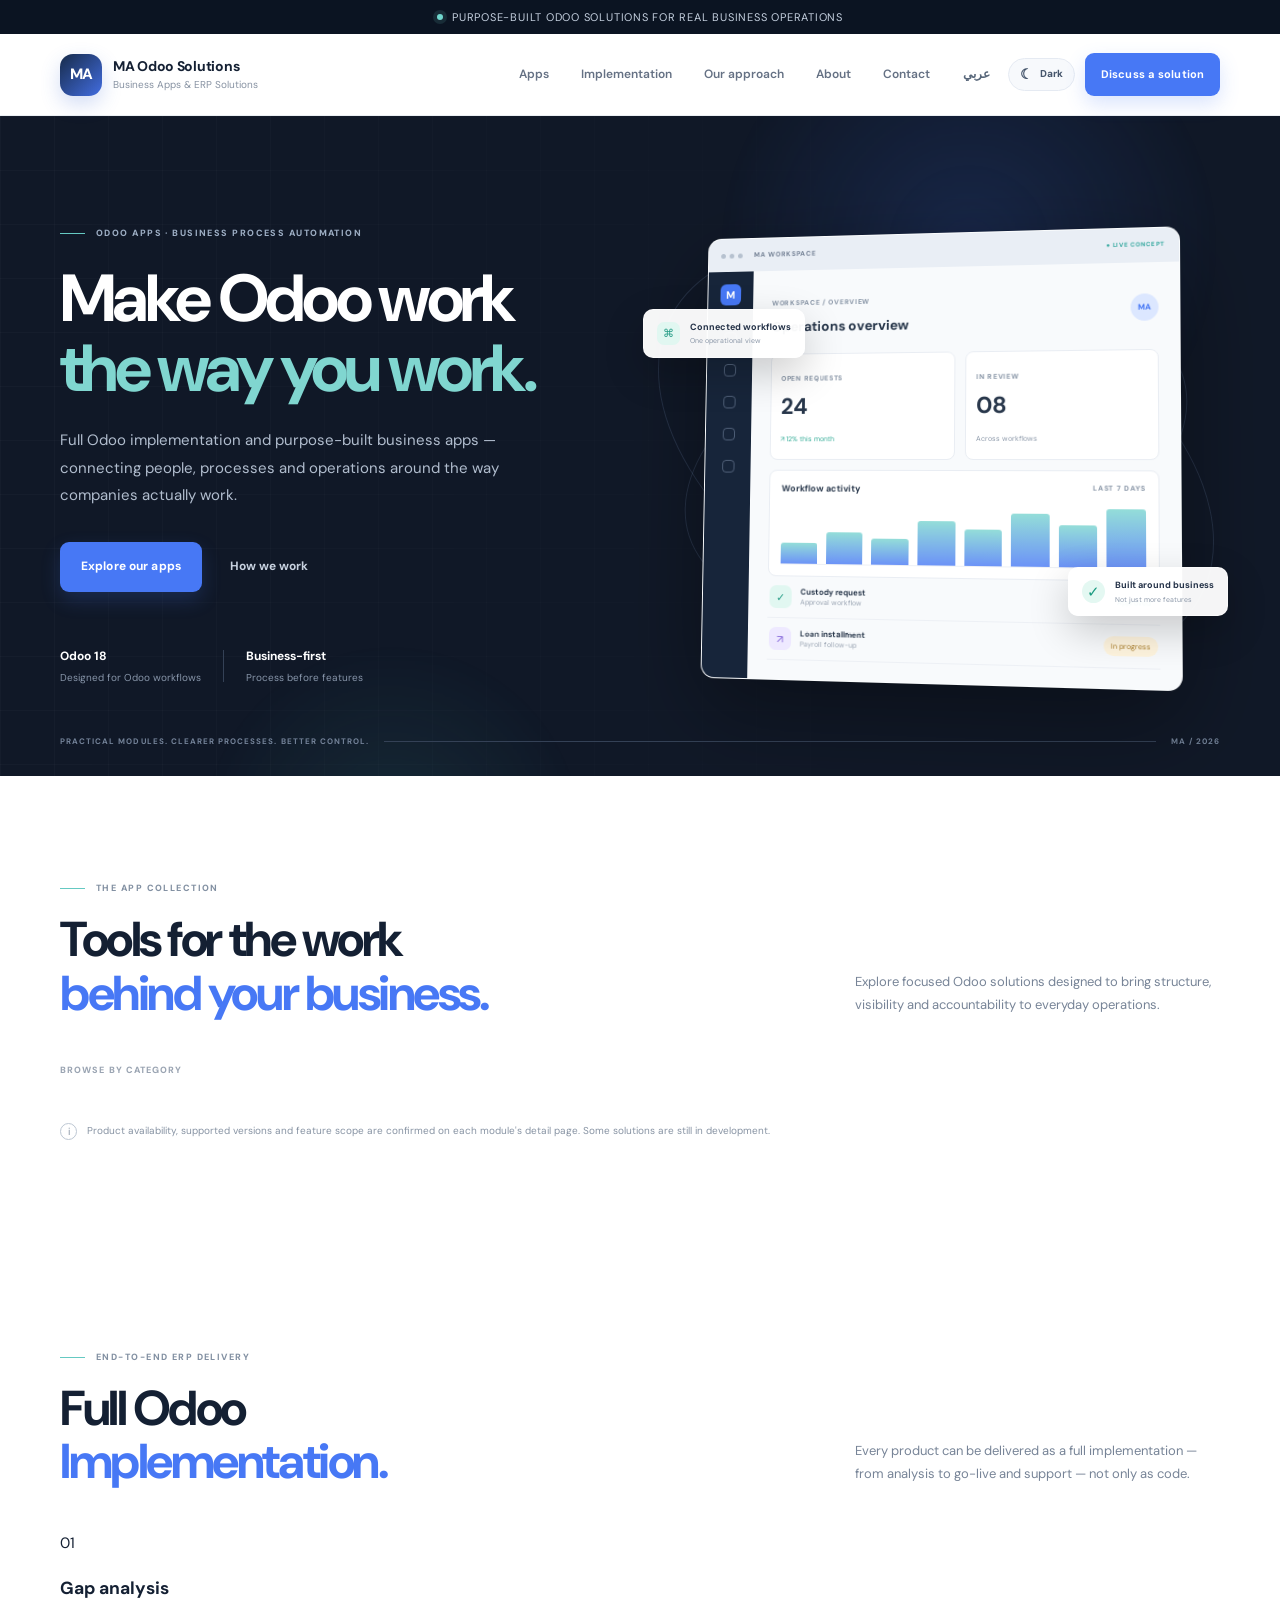
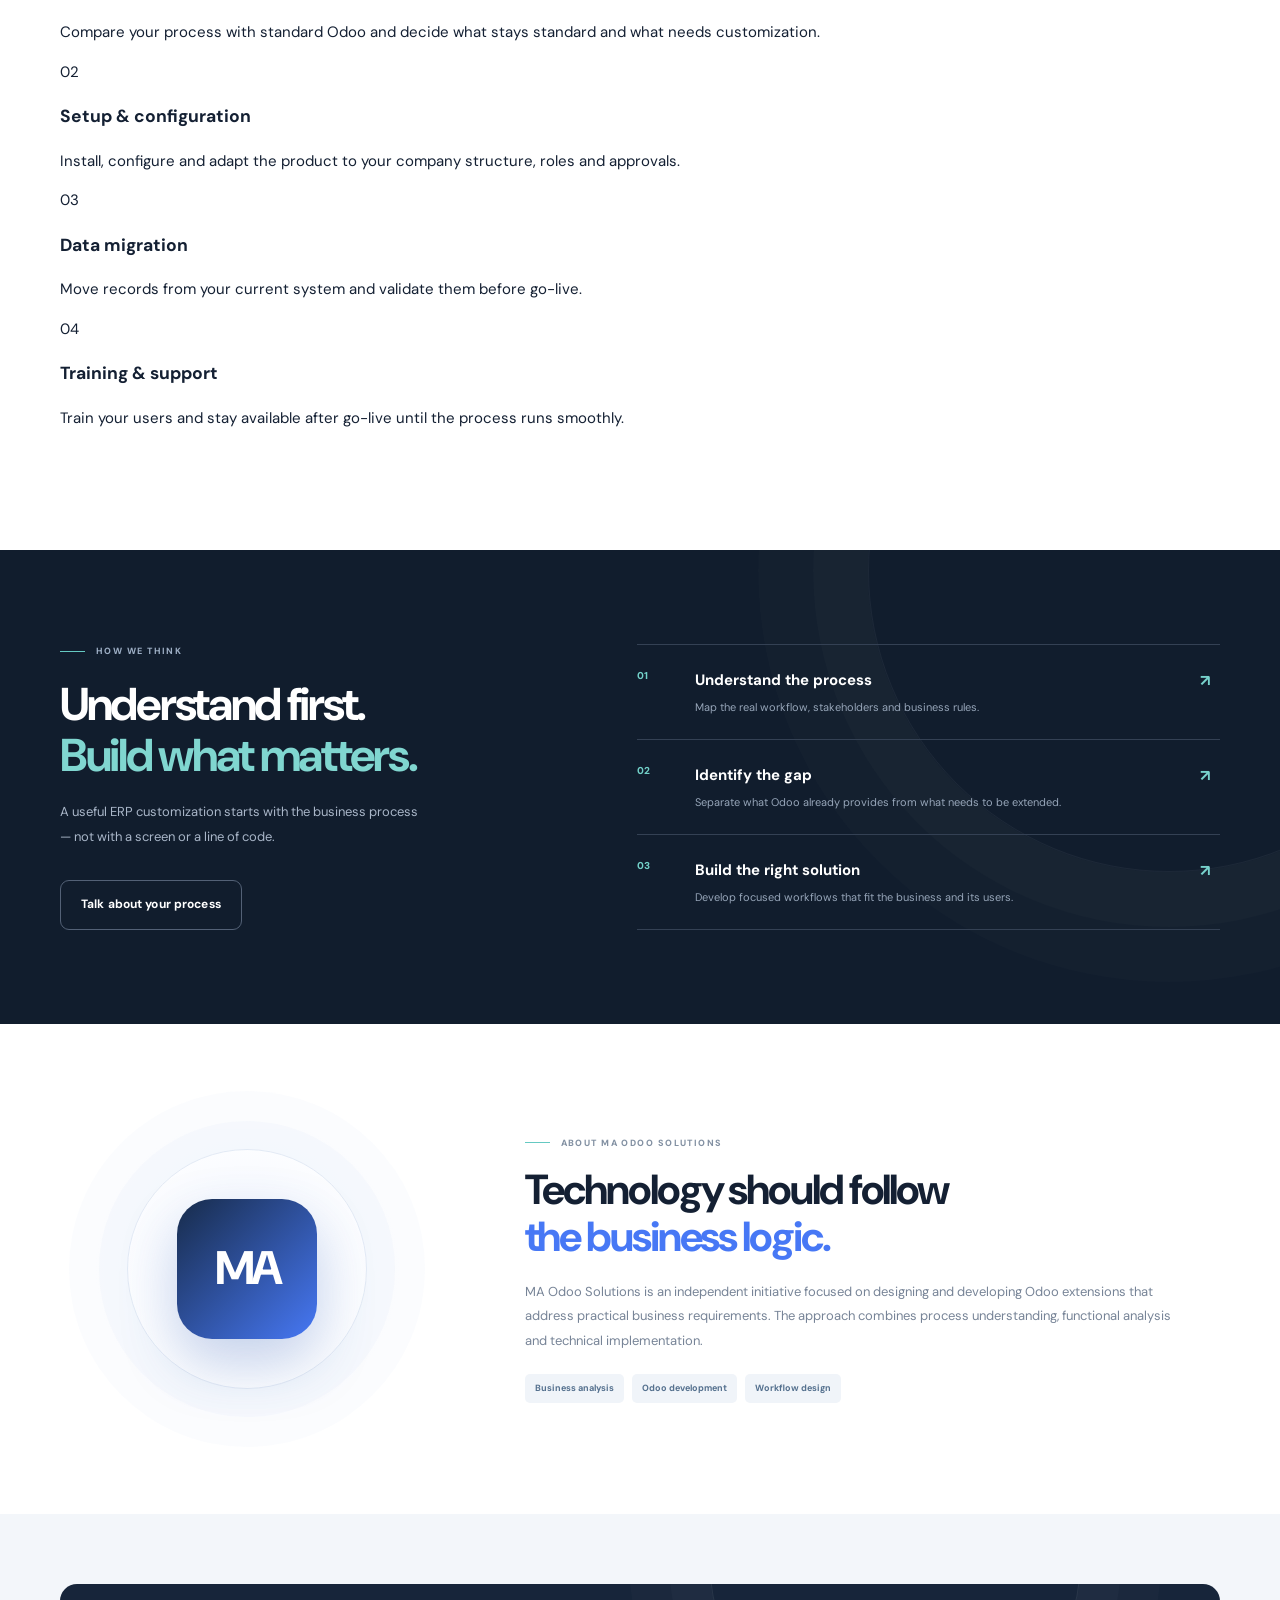
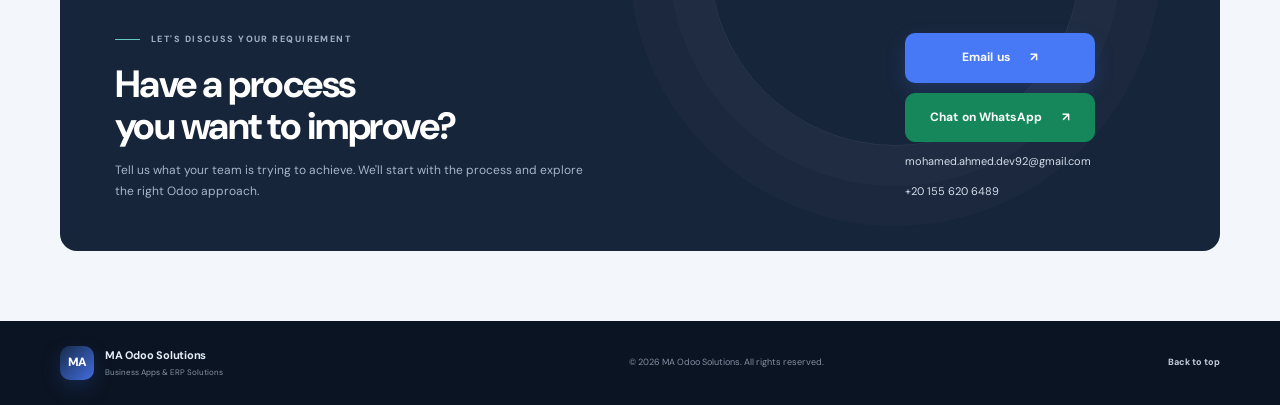
==== index.html @ be665252 "Add files via upload" ====
<!doctype html>
<html lang="en" dir="ltr">
<head>
  <meta charset="utf-8">
  <meta name="viewport" content="width=device-width, initial-scale=1">
  <meta name="theme-color" content="#101827">
  <meta name="description" content="MA Odoo Solutions — practical Odoo apps and business-focused ERP workflows.">
  <title>MA Odoo Solutions | Odoo Apps & Business Workflows</title>
  <link rel="preconnect" href="https://fonts.googleapis.com">
  <link rel="preconnect" href="https://fonts.gstatic.com" crossorigin>
  <link href="https://fonts.googleapis.com/css2?family=DM+Sans:wght@400;500;600;700;800&family=Cairo:wght@400;500;600;700;800&display=swap" rel="stylesheet">
  <link rel="stylesheet" href="assets/styles.css">
  <link rel="stylesheet" href="assets/extra.css">
</head>
<body>
  <div class="announcement"><span class="announcement-dot"></span><span data-i18n="announcement">Purpose-built Odoo solutions for real business operations</span></div>
  <header class="site-header">
    <div class="container nav-wrap">
      <a class="brand" href="#top" aria-label="MA Odoo Solutions home">
        <span class="brand-mark">MA</span><span class="brand-copy"><strong>MA Odoo Solutions</strong><small data-i18n="brandSub">Business Apps & ERP Solutions</small></span>
      </a>
      <button class="mobile-menu" id="mobileMenu" aria-label="Open menu">☰</button>
      <nav class="main-nav" id="mainNav">
        <a href="#apps" data-i18n="navApps">Apps</a>
        <a href="#implementation" data-i18n="navImpl">Implementation</a>
        <a href="#approach" data-i18n="navApproach">Our approach</a>
        <a href="#about" data-i18n="navAbout">About</a>
        <a href="#contact" data-i18n="navContact">Contact</a>
      </nav>
      <div class="nav-actions">
        <button class="lang-switch" id="langToggle" type="button" aria-label="Switch language">عربي</button><button class="theme-switch" id="themeToggle" type="button" aria-label="Switch color theme" title="Switch color theme"><span class="theme-icon">☾</span><span class="theme-label">Dark</span></button>
        <a class="button button-small button-primary" href="#contact" data-i18n="navCta">Discuss a solution <span>↗</span></a>
      </div>
    </div>
  </header>

  <main id="top">
    <section class="hero">
      <div class="hero-glow glow-one"></div><div class="hero-glow glow-two"></div>
      <div class="container hero-grid">
        <div class="hero-copy">
          <div class="eyebrow"><span class="eyebrow-line"></span><span data-i18n="heroEyebrow">ODOO APPS · BUSINESS PROCESS AUTOMATION</span></div>
          <h1 data-i18n="heroTitle">Make Odoo work<br><em>the way you work.</em></h1>
          <p class="hero-lead" data-i18n="heroLead">Business-focused Odoo modules that connect people, processes and financial operations — built around the way companies actually work.</p>
          <div class="hero-actions">
            <a class="button button-primary" href="#apps" data-i18n="exploreApps">Explore our apps <span>↘</span></a>
            <a class="text-link" href="#approach" data-i18n="howWeWork">How we work <span>→</span></a>
          </div>
          <div class="hero-proof">
            <div class="proof-item"><strong>Odoo 18</strong><span data-i18n="proofVersion">Designed for Odoo workflows</span></div>
            <div class="proof-divider"></div>
            <div class="proof-item"><strong>Business-first</strong><span data-i18n="proofBusiness">Process before features</span></div>
          </div>
        </div>
        <div class="hero-visual" aria-label="Abstract ERP application dashboard illustration">
          <div class="visual-orbit orbit-a"></div><div class="visual-orbit orbit-b"></div>
          <div class="dashboard-window">
            <div class="window-top"><div class="window-dots"><i></i><i></i><i></i></div><span>MA WORKSPACE</span><span class="window-status">● LIVE CONCEPT</span></div>
            <div class="dash-body">
              <aside class="dash-sidebar"><div class="dash-logo">M</div><b></b><b></b><b></b><b></b><b></b></aside>
              <div class="dash-main">
                <div class="dash-heading"><div><small>WORKSPACE / OVERVIEW</small><h3>Operations overview</h3></div><div class="avatar">MA</div></div>
                <div class="metric-row"><div class="metric"><small>OPEN REQUESTS</small><strong>24</strong><span class="metric-up">↗ 12% this month</span></div><div class="metric"><small>IN REVIEW</small><strong>08</strong><span class="metric-neutral">Across workflows</span></div></div>
                <div class="chart-card"><div class="chart-head"><b>Workflow activity</b><small>LAST 7 DAYS</small></div><div class="chart-bars"><i style="height:35%"></i><i style="height:54%"></i><i style="height:44%"></i><i style="height:75%"></i><i style="height:61%"></i><i style="height:88%"></i><i style="height:70%"></i><i style="height:96%"></i></div></div>
                <div class="task-row"><span class="task-icon">✓</span><span><b>Custody request</b><small>Approval workflow</small></span><em>Approved</em></div>
                <div class="task-row"><span class="task-icon task-purple">↗</span><span><b>Loan installment</b><small>Payroll follow-up</small></span><em class="pending">In progress</em></div>
              </div>
            </div>
          </div>
          <div class="floating-chip chip-left"><span class="chip-icon">⌘</span><span><b>Connected workflows</b><small>One operational view</small></span></div>
          <div class="floating-chip chip-right"><span class="chip-check">✓</span><span><b>Built around business</b><small>Not just more features</small></span></div>
        </div>
      </div>
      <div class="container hero-bottom"><span data-i18n="heroBottom">PRACTICAL MODULES. CLEARER PROCESSES. BETTER CONTROL.</span><div class="hero-bottom-line"></div><span>MA / 2026</span></div>
    </section>

    <section class="section apps-section" id="apps">
      <div class="container">
        <div class="section-heading">
          <div><div class="eyebrow dark"><span class="eyebrow-line"></span><span data-i18n="appsEyebrow">THE APP COLLECTION</span></div><h2 data-i18n="appsTitle">Tools for the work<br><em>behind your business.</em></h2></div>
          <p data-i18n="appsIntro">Explore focused Odoo solutions designed to bring structure, visibility and accountability to everyday operations.</p>
        </div>
        <div class="filter-row"><span data-i18n="filterLabel">BROWSE BY CATEGORY</span><div class="filters" id="filters"></div></div>
        <div class="app-grid" id="appGrid"></div>
        <div class="apps-footnote"><span class="footnote-icon">i</span><span data-i18n="appsDisclaimer">Product availability, supported versions and feature scope are confirmed on each module's detail page. Some solutions are still in development.</span></div>
      </div>
    </section>

    <section class="section impl-section" id="implementation">
      <div class="container">
        <div class="section-heading"><div><div class="eyebrow dark"><span class="eyebrow-line"></span><span data-i18n="implEyebrow">FULL IMPLEMENTATION</span></div><h2 data-i18n="implTitle">Not just a module.<br><em>A complete rollout.</em></h2></div><p data-i18n="implIntro">Every product can be delivered as a full implementation — from analysis to go-live and support — not only as code.</p></div>
        <div class="impl-grid">
          <article><span>01</span><h3 data-i18n="impl1">Gap analysis</h3><p data-i18n="impl1d">Compare your process with standard Odoo and decide what stays standard and what needs customization.</p></article>
          <article><span>02</span><h3 data-i18n="impl2">Setup & configuration</h3><p data-i18n="impl2d">Install, configure and adapt the product to your company structure, roles and approvals.</p></article>
          <article><span>03</span><h3 data-i18n="impl3">Data migration</h3><p data-i18n="impl3d">Move records from your current system and validate them before go-live.</p></article>
          <article><span>04</span><h3 data-i18n="impl4">Training & support</h3><p data-i18n="impl4d">Train your users and stay available after go-live until the process runs smoothly.</p></article>
        </div>
      </div>
    </section>

    <section class="process-section" id="approach">
      <div class="container process-grid">
        <div><div class="eyebrow"><span class="eyebrow-line"></span><span data-i18n="approachEyebrow">HOW WE THINK</span></div><h2 data-i18n="approachTitle">Understand first.<br><em>Build what matters.</em></h2><p class="process-lead" data-i18n="approachLead">A useful ERP customization starts with the business process — not with a screen or a line of code.</p><a class="button button-outline-light" href="#contact" data-i18n="talkProcess">Talk about your process <span>↗</span></a></div>
        <div class="process-steps">
          <div class="process-step"><span>01</span><div><h3 data-i18n="step1Title">Understand the process</h3><p data-i18n="step1Text">Map the real workflow, stakeholders and business rules.</p></div><b>↗</b></div>
          <div class="process-step"><span>02</span><div><h3 data-i18n="step2Title">Identify the gap</h3><p data-i18n="step2Text">Separate what Odoo already provides from what needs to be extended.</p></div><b>↗</b></div>
          <div class="process-step"><span>03</span><div><h3 data-i18n="step3Title">Build the right solution</h3><p data-i18n="step3Text">Develop focused workflows that fit the business and its users.</p></div><b>↗</b></div>
        </div>
      </div>
    </section>

    <section class="about-section section" id="about">
      <div class="container about-grid">
        <div class="about-mark"><span>MA</span><div class="about-ring"></div></div>
        <div class="about-copy"><div class="eyebrow dark"><span class="eyebrow-line"></span><span data-i18n="aboutEyebrow">ABOUT MA ODOO SOLUTIONS</span></div><h2 data-i18n="aboutTitle">Technology should follow<br><em>the business logic.</em></h2><p data-i18n="aboutText">MA Odoo Solutions is an independent initiative focused on designing and developing Odoo extensions that address practical business requirements. The approach combines process understanding, functional analysis and technical implementation.</p><div class="about-values"><span>Business analysis</span><span>Odoo development</span><span>Workflow design</span></div></div>
      </div>
    </section>

    <section class="contact-section" id="contact">
      <div class="container contact-box">
        <div><div class="eyebrow"><span class="eyebrow-line"></span><span data-i18n="contactEyebrow">LET'S DISCUSS YOUR REQUIREMENT</span></div><h2 data-i18n="contactTitle">Have a process<br>you want to improve?</h2><p data-i18n="contactText">Tell us what your team is trying to achieve. We'll start with the process and explore the right Odoo approach.</p></div>
        <div class="contact-actions">
          <a class="button button-primary" id="emailCta" href="mailto:mohamed.ahmed.dev92@gmail.com?subject=Odoo%20Solution%20Inquiry"><span data-i18n="emailUs">Email us</span> <b>↗</b></a>
          <a class="button button-whatsapp" href="https://wa.me/201556206489" target="_blank" rel="noopener noreferrer"><span data-i18n="whatsappUs">WhatsApp us</span> <b>↗</b></a>
          <p class="contact-detail"><a href="mailto:mohamed.ahmed.dev92@gmail.com">mohamed.ahmed.dev92@gmail.com</a></p>
          <p class="contact-detail"><a href="https://wa.me/201556206489" target="_blank" rel="noopener noreferrer">+20 155 620 6489</a></p>
        </div>
      </div>
    </section>
  </main>
  <footer class="site-footer"><div class="container footer-wrap"><a class="brand footer-brand" href="#top"><span class="brand-mark">MA</span><span class="brand-copy"><strong>MA Odoo Solutions</strong><small>Business Apps & ERP Solutions</small></span></a><span>© <span id="year"></span> MA Odoo Solutions. <span data-i18n="rights">All rights reserved.</span></span><a href="#top" class="back-top" data-i18n="backTop">Back to top ↑</a></div></footer>
  <script src="assets/site.js"></script>
  <script src="assets/store.js"></script>
</body>
</html>
---- assets/styles.css ----
:root{--ink:#142033;--muted:#697789;--navy:#101827;--navy2:#17253a;--blue:#4778f5;--cyan:#75d6d0;--paper:#f6f8fb;--line:#e7ebf1;--white:#fff;--radius:20px;--shadow:0 22px 70px rgba(14,28,49,.12)}
*{box-sizing:border-box}html{scroll-behavior:smooth}body{margin:0;font-family:"DM Sans",sans-serif;color:var(--ink);background:#fff;font-size:15px;line-height:1.65}a{color:inherit;text-decoration:none}button{font:inherit}.container{width:min(1160px,calc(100% - 48px));margin:auto}.announcement{height:34px;background:#0b1422;color:#c5d0df;display:flex;align-items:center;justify-content:center;gap:9px;font-size:11px;letter-spacing:.07em;text-transform:uppercase}.announcement-dot{width:6px;height:6px;border-radius:50%;background:#70d7ce;box-shadow:0 0 0 4px rgba(112,215,206,.12)}.site-header{height:82px;background:rgba(255,255,255,.94);border-bottom:1px solid rgba(231,235,241,.8);position:sticky;top:0;z-index:50;backdrop-filter:blur(18px)}.nav-wrap{height:100%;display:flex;align-items:center;justify-content:space-between;gap:25px}.brand{display:flex;align-items:center;gap:11px;min-width:225px}.brand-mark{width:42px;height:42px;border-radius:13px;background:linear-gradient(135deg,#172b4a,#426de0);display:grid;place-items:center;color:#fff;font-weight:800;font-size:15px;letter-spacing:-.07em;box-shadow:0 8px 20px rgba(54,99,210,.22)}.brand-copy{display:flex;flex-direction:column;line-height:1.25}.brand-copy strong{font-size:14px;letter-spacing:-.02em}.brand-copy small{font-size:10px;color:#8792a2;margin-top:4px}.main-nav{display:flex;align-items:center;gap:32px;margin-left:auto}.main-nav a{font-size:12px;color:#657184;font-weight:600;transition:.2s}.main-nav a:hover,.text-link:hover{color:var(--blue)}.nav-actions{display:flex;align-items:center;gap:14px}.lang-switch{border:0;background:transparent;color:#58677a;font-weight:700;font-size:12px;cursor:pointer;padding:8px}.button{display:inline-flex;align-items:center;justify-content:center;gap:20px;padding:14px 20px;border-radius:9px;font-size:12px;font-weight:700;transition:.2s;border:1px solid transparent}.button-primary{background:var(--blue);color:#fff;box-shadow:0 8px 20px rgba(71,120,245,.2)}.button-primary:hover{background:#315fd2;transform:translateY(-2px)}.button-small{padding:11px 15px;font-size:11px;gap:13px}.mobile-menu{display:none;border:0;background:transparent;font-size:22px;color:var(--ink)}
.hero{background:var(--navy);color:#fff;position:relative;overflow:hidden;padding:95px 0 28px}.hero:before{content:"";position:absolute;inset:0;background-image:linear-gradient(rgba(255,255,255,.025) 1px,transparent 1px),linear-gradient(90deg,rgba(255,255,255,.025) 1px,transparent 1px);background-size:54px 54px;mask-image:linear-gradient(90deg,black,transparent 85%)}.hero-glow{position:absolute;border-radius:50%;filter:blur(1px);pointer-events:none}.glow-one{width:520px;height:520px;background:radial-gradient(circle,rgba(58,105,221,.19),transparent 68%);right:4%;top:-130px}.glow-two{width:400px;height:400px;background:radial-gradient(circle,rgba(73,193,184,.11),transparent 68%);left:15%;bottom:-260px}.hero-grid{position:relative;z-index:1;display:grid;grid-template-columns:1fr 1.05fr;align-items:center;gap:50px;min-height:490px}.eyebrow{display:flex;align-items:center;gap:11px;color:#9daec4;font-size:9px;font-weight:800;letter-spacing:.16em;text-transform:uppercase}.eyebrow-line{width:25px;height:1px;background:#65c9c2}.eyebrow.dark{color:#8290a2}.hero h1{font-size:clamp(44px,5.2vw,67px);line-height:1.06;letter-spacing:-.055em;margin:23px 0 22px;font-weight:700}.hero h1 em,.section h2 em,.process-section h2 em,.detail-hero h1 em{font-style:normal;color:#80d6d0}.hero-lead{color:#b1bdce;max-width:490px;font-size:15px;line-height:1.85}.hero-actions{display:flex;align-items:center;gap:28px;margin-top:32px}.text-link{font-size:12px;color:#c8d2e0;font-weight:700}.text-link span{margin-left:8px}.hero-proof{display:flex;align-items:center;gap:22px;margin-top:55px}.proof-item{display:flex;flex-direction:column;gap:3px}.proof-item strong{font-size:12px}.proof-item span{font-size:10px;color:#8795a9}.proof-divider{height:32px;width:1px;background:#344156}.hero-visual{height:430px;position:relative;display:flex;align-items:center;justify-content:center}.visual-orbit{position:absolute;border:1px solid rgba(136,164,212,.17);border-radius:50%;transform:rotate(-18deg)}.orbit-a{width:520px;height:290px}.orbit-b{width:600px;height:360px;transform:rotate(28deg)}.dashboard-window{position:relative;width:min(480px,100%);background:#f8fafc;border:1px solid rgba(255,255,255,.25);border-radius:14px;overflow:hidden;box-shadow:0 30px 90px rgba(0,0,0,.38);transform:perspective(1000px) rotateY(-7deg) rotateX(3deg)}.window-top{height:34px;background:#e9eef5;display:flex;align-items:center;padding:0 13px;gap:12px;color:#758296;font-size:7px;font-weight:800;letter-spacing:.1em}.window-dots{display:flex;gap:4px}.window-dots i{width:5px;height:5px;background:#b6c1cf;border-radius:50%}.window-status{margin-left:auto;color:#35a89f;font-size:6px}.dash-body{display:flex;min-height:300px}.dash-sidebar{width:48px;background:#17253a;display:flex;align-items:center;flex-direction:column;gap:20px;padding:13px 0}.dash-logo{width:22px;height:22px;background:#4778f5;border-radius:6px;color:white;display:grid;place-items:center;font-size:11px;font-weight:800;margin-bottom:8px}.dash-sidebar b{width:13px;height:13px;border:1px solid #687a93;border-radius:4px;opacity:.7}.dash-main{padding:19px 20px;flex:1;color:#27364a}.dash-heading{display:flex;justify-content:space-between;align-items:center}.dash-heading small,.metric small,.chart-head small,.asset-card small,.art-stat-row small,.loan-summary small{font-size:7px;letter-spacing:.1em;color:#8996a7;font-weight:800}.dash-heading h3{font-size:14px;margin:3px 0 0}.avatar{width:27px;height:27px;border-radius:50%;background:#dce7ff;color:#4778f5;display:grid;place-items:center;font-size:8px;font-weight:800}.metric-row{display:grid;grid-template-columns:1fr 1fr;gap:10px;margin-top:16px}.metric{background:#fff;border:1px solid #e9edf3;border-radius:8px;padding:10px}.metric strong{display:block;font-size:23px;line-height:1.3;margin:4px 0}.metric-up,.metric-neutral{font-size:7px;color:#2eaa94}.metric-neutral{color:#8996a7}.chart-card{background:#fff;border:1px solid #e9edf3;border-radius:8px;padding:11px 12px;margin-top:10px}.chart-head{display:flex;justify-content:space-between;font-size:9px}.chart-bars{height:60px;display:flex;align-items:end;gap:9px;margin-top:9px;border-bottom:1px solid #edf0f5}.chart-bars i{display:block;flex:1;border-radius:3px 3px 0 0;background:linear-gradient(#79d5cf,#4778f5);opacity:.8}.task-row{display:flex;align-items:center;gap:9px;padding:9px 2px;border-bottom:1px solid #edf0f5}.task-icon,.chip-icon{width:23px;height:23px;background:#e1f7f1;color:#239b85;border-radius:7px;display:grid;place-items:center;font-size:11px}.task-purple{background:#eee9ff;color:#8061d9}.task-row span:nth-child(2){display:flex;flex-direction:column;line-height:1.35}.task-row b{font-size:8px}.task-row small{font-size:7px;color:#95a0af}.task-row em{font-style:normal;margin-left:auto;font-size:7px;color:#269c87;background:#e9f8f4;padding:4px 7px;border-radius:20px}.task-row em.pending{color:#a77a25;background:#fff5df}.floating-chip{position:absolute;background:rgba(255,255,255,.96);color:#243248;border:1px solid rgba(255,255,255,.55);box-shadow:0 15px 40px rgba(0,0,0,.2);border-radius:10px;padding:11px 13px;display:flex;align-items:center;gap:10px}.floating-chip span:nth-child(2){display:flex;flex-direction:column;line-height:1.35}.floating-chip b{font-size:9px}.floating-chip small{font-size:7px;color:#8b97a8;margin-top:3px}.chip-left{left:-8px;top:68px}.chip-right{right:-8px;bottom:55px}.chip-check{width:23px;height:23px;border-radius:50%;background:#e4f8f2;color:#1b9b81;display:grid;place-items:center}.hero-bottom{position:relative;display:flex;align-items:center;gap:15px;margin-top:34px;color:#748399;font-size:8px;font-weight:700;letter-spacing:.13em}.hero-bottom-line{height:1px;background:#344156;flex:1}
.section{padding:105px 0}.section-heading{display:flex;justify-content:space-between;align-items:end;gap:40px;margin-bottom:42px}.section h2,.process-section h2,.about-copy h2{font-size:clamp(35px,4vw,49px);line-height:1.1;letter-spacing:-.05em;margin:17px 0 0}.section h2 em,.about-copy h2 em{color:#4778f5}.section-heading>p{max-width:365px;color:#778497;font-size:13px;line-height:1.8;margin:0 0 4px}.filter-row{display:flex;align-items:center;justify-content:space-between;margin-bottom:20px}.filter-row>span{font-size:9px;color:#9aa4b2;letter-spacing:.12em;font-weight:800}.filters{display:flex;gap:6px}.filter{border:1px solid #e7ebf1;background:white;border-radius:30px;padding:8px 13px;color:#778497;font-size:10px;font-weight:700;cursor:pointer}.filter.active,.filter:hover{background:#17253a;border-color:#17253a;color:white}.app-grid{display:grid;grid-template-columns:repeat(2,1fr);gap:22px}.app-card{border:1px solid #e8edf3;border-radius:15px;overflow:hidden;background:#fff;transition:.25s}.app-card:hover{transform:translateY(-5px);box-shadow:var(--shadow);border-color:#d9e1ec}.app-art{height:205px;position:relative;overflow:hidden;padding:18px 22px;background:#eaf0fa}.art-top{display:flex;justify-content:space-between;color:#8190a4;font-size:8px;font-weight:800;letter-spacing:.12em}.art-dots{letter-spacing:3px}.custody-art{background:radial-gradient(circle at 80% 20%,#e4f8f5,transparent 35%),linear-gradient(135deg,#e8eefb,#f5f8fc)}.asset-card{position:relative;margin:24px auto 0;width:78%;background:rgba(255,255,255,.92);border:1px solid #e3eaf2;border-radius:10px;padding:13px;display:flex;align-items:center;gap:10px;box-shadow:0 12px 25px rgba(48,70,105,.08)}.asset-icon{width:34px;height:34px;border-radius:9px;background:#e7efff;color:#4778f5;display:grid;place-items:center;font-size:17px}.asset-card>div:nth-child(2){display:flex;flex-direction:column;line-height:1.3}.asset-card b{font-size:11px;color:#26364c}.status-pill{margin-left:auto;border-radius:20px;background:#e6f7f1;color:#29947d;font-size:7px;padding:5px 7px}.art-stat-row{display:flex;justify-content:space-between;align-items:end;width:78%;margin:16px auto 0}.art-stat-row>div:first-child{display:flex;flex-direction:column}.art-stat-row b{font-size:20px;color:#25364c}.mini-bars{display:flex;gap:4px;align-items:end;height:25px}.mini-bars i{width:6px;background:#7dcfc9;border-radius:2px 2px 0 0;height:45%}.mini-bars i:nth-child(2){height:65%}.mini-bars i:nth-child(3){height:50%}.mini-bars i:nth-child(4){height:85%}.mini-bars i:nth-child(5){height:70%}.mini-bars i:nth-child(6){height:100%;background:#4778f5}.art-lines{display:flex;gap:7px;width:78%;margin:12px auto}.art-lines i{height:4px;border-radius:5px;background:#d8e1ed;flex:1}.loan-art{background:radial-gradient(circle at 20% 80%,#e3eaff,transparent 40%),linear-gradient(135deg,#eff1fb,#f6f8fc)}.loan-summary{width:75%;margin:17px auto 0;background:#fff;border:1px solid #e7eaf2;border-radius:10px;padding:12px 15px;box-shadow:0 10px 24px rgba(42,56,92,.06)}.loan-amount{font-size:22px;font-weight:800;letter-spacing:-.04em;color:#28364b;margin:3px 0 10px}.loan-progress{height:6px;background:#edf0f6;border-radius:10px;overflow:hidden}.loan-progress span{display:block;width:60%;height:100%;background:linear-gradient(90deg,#4778f5,#76d4cc);border-radius:10px}.loan-foot{display:flex;justify-content:space-between;color:#929eae;font-size:8px;margin-top:6px}.loan-foot b{color:#4778f5}.installment{width:75%;margin:8px auto 0;display:flex;align-items:center;gap:8px;background:rgba(255,255,255,.9);border:1px solid #e9edf3;border-radius:7px;padding:7px 9px}.installment>span:nth-child(2){display:flex;flex-direction:column;line-height:1.25}.installment b{font-size:8px;color:#334257}.installment small{font-size:7px;color:#99a3b0}.installment strong{margin-left:auto;font-size:7px;color:#269b83}.installment.muted strong{color:#ad842e}.installment-check,.installment-clock{width:18px;height:18px;border-radius:6px;background:#e4f8f1;color:#29977e;display:grid;place-items:center;font-size:10px}.installment-clock{background:#fff3dd;color:#ae842f}.trade-art{background:linear-gradient(135deg,#e8eff9,#f3f6fb);display:flex;flex-direction:column;align-items:center;justify-content:center}.trade-symbol{font-size:54px;color:#4778f5;line-height:1}.trade-label,.trade-caption{font-size:8px;letter-spacing:.16em;color:#8391a4;font-weight:800}.trade-box{display:flex;gap:12px;margin:10px}.trade-box span{width:56px;height:40px;background:#fff;border:1px solid #dfe7f1;border-radius:8px;display:grid;place-items:center;color:#354a69;font-size:14px;font-weight:800;box-shadow:0 5px 12px #dce4f0}.accounting-art{background:linear-gradient(135deg,#e9f4f3,#f4f7fa);padding:23px 30px}.ledger-head{display:flex;justify-content:space-between;color:#708397;font-size:8px;font-weight:800;letter-spacing:.12em}.ledger-head b{font-size:18px;color:#4778f5}.ledger-row{height:25px;border-bottom:1px solid #dce6e9;display:flex;align-items:center;gap:12px}.ledger-row i{width:13px;height:13px;background:#d1e7e4;border-radius:4px}.ledger-row span{width:42%;height:5px;background:#d5e0e6;border-radius:8px}.ledger-row b{margin-left:auto;width:34px;height:5px;background:#c1d9d7;border-radius:8px}.ledger-total{display:flex;justify-content:space-between;align-items:center;margin-top:14px;color:#7b8b9d;font-size:8px}.ledger-total strong{color:#368d82;font-size:12px}.app-card-body{padding:20px 22px 18px}.app-meta{display:flex;align-items:center;gap:9px}.category-tag,.version-tag,.status-coming{font-size:8px;letter-spacing:.1em;font-weight:800;color:#718197}.category-tag{color:#4778f5}.version-tag{border:1px solid #e5eaf1;border-radius:4px;padding:3px 6px}.status-coming{color:#a47b31}.app-card h3{font-size:19px;letter-spacing:-.035em;margin:12px 0 7px}.app-card-body p{color:#788699;font-size:12px;line-height:1.75;margin:0;min-height:43px}.feature-chips{display:flex;gap:6px;flex-wrap:wrap;margin:14px 0}.feature-chips span{font-size:8px;color:#718095;background:#f2f5f9;border-radius:4px;padding:5px 7px}.card-link{border-top:1px solid #edf0f4;display:flex;justify-content:space-between;align-items:center;padding-top:13px;font-size:11px;font-weight:800;color:#31425b}.card-link b{font-size:17px;color:#4778f5}.card-note{display:block;border-top:1px solid #edf0f4;padding-top:12px;font-size:10px;color:#8c98a7}.apps-footnote{display:flex;gap:10px;align-items:start;margin-top:25px;color:#8793a3;font-size:10px;max-width:780px}.footnote-icon{width:17px;height:17px;flex:0 0 17px;border:1px solid #bdc7d3;border-radius:50%;display:grid;place-items:center;font-size:10px}
.process-section{background:#111d2d;color:white;padding:94px 0;position:relative;overflow:hidden}.process-section:after{content:"";position:absolute;width:600px;height:600px;border:1px solid rgba(255,255,255,.05);border-radius:50%;right:-190px;top:-280px;box-shadow:0 0 0 55px rgba(255,255,255,.015),0 0 0 110px rgba(255,255,255,.012)}.process-grid{display:grid;grid-template-columns:.9fr 1.1fr;gap:100px;position:relative;z-index:1}.process-section h2{font-size:46px;margin:20px 0}.process-lead{color:#a9b6c8;font-size:13px;line-height:1.9;max-width:370px;margin-bottom:30px}.button-outline-light{border-color:#536176;color:#fff}.button-outline-light:hover{background:#fff;color:#152238}.process-steps{border-top:1px solid #344154}.process-step{display:grid;grid-template-columns:40px 1fr 20px;gap:18px;align-items:start;padding:23px 0;border-bottom:1px solid #344154}.process-step>span{color:#73d2ca;font-size:10px;font-weight:800}.process-step h3{font-size:15px;margin:0 0 5px}.process-step p{font-size:11px;color:#96a5b8;margin:0}.process-step>b{color:#78d3cd;font-size:16px}
.about-grid{display:grid;grid-template-columns:.7fr 1.3fr;gap:90px;align-items:center}.about-mark{height:280px;position:relative;display:grid;place-items:center;background:radial-gradient(circle,#f0f5ff,transparent 65%)}.about-mark>span{width:140px;height:140px;display:grid;place-items:center;border-radius:35px;background:linear-gradient(135deg,#172b4a,#4778f5);color:#fff;font-size:47px;font-weight:800;letter-spacing:-.09em;box-shadow:0 25px 55px rgba(56,94,175,.25);z-index:1}.about-ring{position:absolute;width:240px;height:240px;border:1px solid #e2eaf5;border-radius:50%;box-shadow:0 0 0 28px rgba(234,240,250,.35),0 0 0 58px rgba(234,240,250,.2)}.about-copy h2{font-size:42px}.about-copy>p{max-width:650px;color:#778497;font-size:13px;line-height:1.9;margin:20px 0}.about-values{display:flex;gap:8px;flex-wrap:wrap}.about-values span{font-size:9px;font-weight:700;color:#54708e;background:#f0f4f9;padding:7px 10px;border-radius:5px}
.contact-section{background:#f3f6fa;padding:70px 0}.contact-box{background:#17253a;color:white;border-radius:17px;padding:48px 55px;display:flex;align-items:center;justify-content:space-between;gap:40px;position:relative;overflow:hidden}.contact-box:after{content:"";position:absolute;width:370px;height:370px;border:1px solid rgba(255,255,255,.08);border-radius:50%;right:12%;top:-210px;box-shadow:0 0 0 40px rgba(255,255,255,.02),0 0 0 80px rgba(255,255,255,.015)}.contact-box>div{position:relative;z-index:1}.contact-box h2{font-size:38px;line-height:1.1;letter-spacing:-.04em;margin:17px 0 12px}.contact-box p{color:#a7b5c7;font-size:12px;max-width:470px;line-height:1.8;margin:0}.contact-actions{min-width:190px}.contact-actions p{font-size:9px;margin-top:13px;max-width:200px}.site-footer{background:#0b1422;color:#8290a3;padding:25px 0}.footer-wrap{display:flex;align-items:center;justify-content:space-between;gap:20px;font-size:9px}.footer-brand .brand-mark{width:34px;height:34px;font-size:12px;border-radius:10px}.footer-brand .brand-copy strong{color:#e6edf6;font-size:11px}.footer-brand .brand-copy small{font-size:8px}.back-top{color:#c3cfde;font-weight:700}
.detail-hero{padding:54px 0 75px;background:linear-gradient(180deg,#f5f8fc,#fff)}.back-link{font-size:11px;color:#7e8b9d;font-weight:700}.detail-layout{display:grid;grid-template-columns:1fr .9fr;gap:80px;align-items:center;margin-top:45px}.detail-hero h1{font-size:clamp(43px,5vw,61px);line-height:1.05;letter-spacing:-.055em;margin:20px 0}.detail-hero h1 em{color:#4778f5}.detail-lead{font-size:15px;color:#718095;line-height:1.85;max-width:520px}.detail-actions{display:flex;align-items:center;gap:25px;margin-top:28px}.detail-actions .text-link{color:#617087}.detail-tags{display:flex;gap:8px;margin-top:30px;flex-wrap:wrap}.detail-tags span{font-size:9px;color:#6d7d91;background:#eef2f7;padding:7px 10px;border-radius:5px;font-weight:700}.detail-visual{height:320px;border-radius:18px;padding:25px;box-shadow:0 20px 50px rgba(39,59,94,.08);position:relative}.detail-visual .asset-card{margin-top:45px}.detail-visual .loan-summary{margin-top:30px}.concept-label{position:absolute;bottom:12px;left:0;right:0;text-align:center;font-size:7px;letter-spacing:.12em;color:#8c99a8;font-weight:800}.detail-content{padding-top:75px}.detail-content .section-heading{align-items:center}.feature-grid{display:grid;grid-template-columns:repeat(3,1fr);border-top:1px solid #e8edf3;border-left:1px solid #e8edf3}.feature-grid article{padding:25px 25px 28px;border-right:1px solid #e8edf3;border-bottom:1px solid #e8edf3;min-height:170px}.feature-number{font-size:9px;color:#4778f5;font-weight:800}.feature-grid h3{font-size:15px;margin:14px 0 7px}.feature-grid p{font-size:11px;color:#7e8b9d;line-height:1.8;margin:0}.notice{display:flex;gap:14px;background:#f4f7fb;border:1px solid #e6ebf2;padding:16px 18px;border-radius:9px;margin-top:25px;color:#718095;font-size:10px;line-height:1.8}.notice b{color:#30425c;white-space:nowrap}.detail-cta{background:#17253a;color:white;padding:40px 0}.detail-cta .container{display:flex;align-items:center;justify-content:space-between;gap:30px}.detail-cta h2{font-size:25px;margin:0 0 6px;letter-spacing:-.03em}.detail-cta p{color:#a5b2c3;font-size:11px;margin:0}
.arabic{font-family:"Cairo",sans-serif}.arabic .announcement{letter-spacing:0}.arabic .eyebrow{letter-spacing:0}.arabic .hero h1,.arabic .section h2,.arabic .process-section h2,.arabic .about-copy h2,.arabic .detail-hero h1{letter-spacing:-.03em;line-height:1.35}.arabic .hero-lead,.arabic .section-heading>p,.arabic .app-card-body p,.arabic .process-lead,.arabic .about-copy>p,.arabic .contact-box p,.arabic .detail-lead{line-height:2}.arabic .hero-actions,.arabic .detail-actions{flex-direction:row}.arabic .proof-divider{margin:0 4px}.arabic .main-nav{margin-left:0;margin-right:auto}.arabic .text-link span{margin-left:0;margin-right:8px}.arabic .task-row em{margin-left:0;margin-right:auto}.arabic .installment strong{margin-left:0;margin-right:auto}.arabic .detail-visual .concept-label{letter-spacing:0}.arabic .notice{line-height:2}
@media(max-width:900px){.hero-grid{grid-template-columns:1fr;gap:25px}.hero-copy{max-width:650px}.hero-visual{height:390px}.hero{padding-top:70px}.process-grid{gap:45px}.detail-layout{gap:35px}.about-grid{gap:40px}.main-nav{gap:18px}.brand{min-width:auto}}
@media(max-width:680px){.container{width:min(100% - 34px,560px)}.announcement{font-size:8px;text-align:center;padding:0 10px}.site-header{height:70px}.brand-mark{width:37px;height:37px}.brand-copy strong{font-size:12px}.brand-copy small{font-size:8px}.mobile-menu{display:block;margin-left:auto}.main-nav{display:none;position:absolute;top:69px;left:0;right:0;background:#fff;padding:18px 25px;border-bottom:1px solid var(--line);box-shadow:0 12px 20px rgba(20,32,51,.08);flex-direction:column;align-items:start;gap:17px}.main-nav.open{display:flex}.nav-actions{gap:4px}.nav-actions .button{display:none}.lang-switch{padding:7px}.hero{padding:60px 0 22px}.hero h1{font-size:46px}.hero-lead{font-size:13px}.hero-proof{margin-top:35px}.hero-visual{height:310px;margin:0 -5px}.dashboard-window{width:95%;transform:none}.dash-main{padding:13px}.dash-body{min-height:260px}.chip-left{left:-2px;top:12px}.chip-right{right:-2px;bottom:5px}.floating-chip{padding:8px}.floating-chip b{font-size:8px}.floating-chip small{font-size:6px}.orbit-a{width:370px;height:230px}.orbit-b{width:410px;height:270px}.hero-bottom{font-size:7px;margin-top:25px}.section{padding:70px 0}.section-heading{display:block;margin-bottom:28px}.section-heading>p{margin-top:17px}.section h2,.process-section h2{font-size:39px}.filter-row{display:block}.filters{margin-top:12px;overflow-x:auto;padding-bottom:5px}.filter{white-space:nowrap}.app-grid{grid-template-columns:1fr;gap:16px}.app-art{height:190px}.app-card h3{font-size:18px}.process-section{padding:70px 0}.process-grid{grid-template-columns:1fr;gap:42px}.process-section h2{font-size:40px}.about-grid{grid-template-columns:1fr;gap:25px}.about-mark{height:190px}.about-mark>span{width:105px;height:105px;font-size:37px;border-radius:27px}.about-ring{width:170px;height:170px}.about-copy h2{font-size:36px}.contact-section{padding:45px 0}.contact-box{padding:32px 25px;display:block}.contact-box h2{font-size:34px}.contact-actions{margin-top:25px}.footer-wrap{flex-wrap:wrap}.footer-wrap>span{order:3;width:100%}.detail-hero{padding:35px 0 55px}.detail-layout{grid-template-columns:1fr;gap:35px;margin-top:30px}.detail-hero h1{font-size:46px}.detail-visual{height:285px}.detail-content{padding-top:55px}.feature-grid{grid-template-columns:1fr 1fr}.feature-grid article{padding:19px;min-height:160px}.notice{display:block}.notice b{display:block;margin-bottom:5px}.detail-cta .container{display:block}.detail-cta .button{margin-top:22px}.arabic .hero h1{font-size:40px}.arabic .section h2,.arabic .process-section h2,.arabic .about-copy h2{font-size:35px}}
@media(max-width:390px){.hero h1{font-size:40px}.hero-visual{height:285px}.feature-grid{grid-template-columns:1fr}.nav-actions{gap:0}.brand-copy small{display:none}}

/* Contact actions */
.contact-actions{display:flex;flex-direction:column;align-items:flex-start;gap:10px;min-width:260px}
.contact-actions .button{min-width:190px;justify-content:center}
.button-whatsapp{background:#16865b;color:#fff;border:1px solid #16865b}
.button-whatsapp:hover{background:#11734d}
.contact-actions .contact-detail{font-size:11px;margin:0;max-width:none}
.contact-actions .contact-detail a{color:#d5dfeb;text-decoration:none}
.contact-actions .contact-detail a:hover{text-decoration:underline}


/* Premium finish + persistent light/dark themes */
:root{color-scheme:light;--accent:#557cf4;--accent-soft:#eaf0ff}
html{scroll-padding-top:90px}
body{transition:background-color .25s,color .25s}
.button{letter-spacing:.01em}
.app-card,.feature-grid article,.contact-box,.dashboard-window{transition:transform .28s ease,box-shadow .28s ease,border-color .28s ease}
.app-card{box-shadow:0 8px 28px rgba(20,35,60,.035)}
.app-card:hover{box-shadow:0 24px 60px rgba(20,35,60,.13)}
.theme-switch{display:inline-flex;align-items:center;gap:7px;border:1px solid #e5eaf2;background:#f7f9fc;color:#46566c;border-radius:30px;padding:7px 11px;font-size:10px;font-weight:800;cursor:pointer;white-space:nowrap;transition:.2s}
.theme-switch:hover{border-color:#9aadd0;background:#eef3fb}
.theme-icon{font-size:14px;line-height:1}
.nav-actions{gap:10px}
.contact-actions .button{min-height:46px;border-radius:10px}
.contact-actions .contact-detail a{overflow-wrap:anywhere}
:root[data-theme="dark"]{color-scheme:dark;--ink:#e8edf6;--muted:#a5b1c3;--paper:#111b2a;--line:#2a374a;--white:#172336;--shadow:0 22px 70px rgba(0,0,0,.28)}
:root[data-theme="dark"] body{background:#0d1725;color:#e8edf6}
:root[data-theme="dark"] .site-header{background:rgba(13,23,37,.94);border-bottom-color:#263448}
:root[data-theme="dark"] .brand-copy strong{color:#f0f4fa}
:root[data-theme="dark"] .brand-copy small,:root[data-theme="dark"] .main-nav a,:root[data-theme="dark"] .lang-switch{color:#aab7c9}
:root[data-theme="dark"] .theme-switch{background:#1b2a3e;border-color:#35465e;color:#e2eaf5}
:root[data-theme="dark"] .mobile-menu{color:#e8edf6}
:root[data-theme="dark"] .apps-section,:root[data-theme="dark"] .about-section,:root[data-theme="dark"] .detail-content{background:#0d1725}
:root[data-theme="dark"] .section h2,:root[data-theme="dark"] .about-copy h2,:root[data-theme="dark"] .detail-content h2,:root[data-theme="dark"] .feature-grid h3{color:#edf2fa}
:root[data-theme="dark"] .section-heading>p,:root[data-theme="dark"] .about-copy>p,:root[data-theme="dark"] .app-card-body p,:root[data-theme="dark"] .feature-grid p{color:#a5b2c5}
:root[data-theme="dark"] .app-card{background:#152236;border-color:#2a3a50;box-shadow:0 10px 28px rgba(0,0,0,.14)}
:root[data-theme="dark"] .app-card:hover{border-color:#536c96;box-shadow:0 24px 55px rgba(0,0,0,.3)}
:root[data-theme="dark"] .filter{background:#152236;border-color:#34445b;color:#b8c4d5}
:root[data-theme="dark"] .filter.active,:root[data-theme="dark"] .filter:hover{background:#426de0;border-color:#426de0;color:#fff}
:root[data-theme="dark"] .about-values span{background:#1b2b40;color:#b7c8e2}
:root[data-theme="dark"] .about-mark{background:radial-gradient(circle,#1a2b45,transparent 65%)}
:root[data-theme="dark"] .about-ring{border-color:#2a3a50;box-shadow:0 0 0 28px rgba(48,68,98,.18),0 0 0 58px rgba(48,68,98,.1)}
:root[data-theme="dark"] .contact-section{background:#111e2e}
:root[data-theme="dark"] .contact-box{background:linear-gradient(120deg,#1b2c44,#17263b);border:1px solid #34465f;box-shadow:0 22px 60px rgba(0,0,0,.22)}
:root[data-theme="dark"] .detail-hero{background:linear-gradient(180deg,#142237,#0d1725)}
:root[data-theme="dark"] .detail-hero h1,:root[data-theme="dark"] .detail-content h2{color:#eef3fa}
:root[data-theme="dark"] .detail-lead,:root[data-theme="dark"] .back-link,:root[data-theme="dark"] .detail-actions .text-link{color:#a8b6c9}
:root[data-theme="dark"] .detail-tags span{background:#1c2c42;color:#c0cee0}
:root[data-theme="dark"] .feature-grid{border-color:#2a3a50}
:root[data-theme="dark"] .feature-grid article{border-color:#2a3a50;background:#142135}
:root[data-theme="dark"] .notice{background:#1a2a40;border-color:#34465d;color:#b6c3d5}
:root[data-theme="dark"] .notice b{color:#e5edf8}
:root[data-theme="dark"] .detail-cta{background:#101d2e}
:root[data-theme="dark"] .mobile-menu{color:#eaf0f8}
:root[data-theme="dark"] .main-nav.open{background:#122035;border-color:#2b3b52}
:root[data-theme="dark"] .main-nav.open a{color:#c3cede}
:root[data-theme="dark"] .apps-footnote{color:#a1aec0}
:root[data-theme="dark"] .filter-row>span{color:#a3b0c2}
:root[data-theme="dark"] .card-note{color:#a7b4c7;border-color:#34445b}
@media(max-width:680px){.theme-switch{padding:7px 9px}.theme-label{display:none}.nav-actions{gap:5px}.main-nav.open{box-shadow:0 12px 25px rgba(0,0,0,.25)}}
@media(prefers-reduced-motion:reduce){*,*::before,*::after{scroll-behavior:auto!important;transition:none!important}}


/* Full implementation + CMS-managed product catalogue */
.implementation-section{position:relative;overflow:hidden;padding:105px 0;background:linear-gradient(120deg,#101c2e 0%,#172943 58%,#1b3150 100%);color:#f5f8fd}
.implementation-section:before{content:"";position:absolute;width:560px;height:560px;border:1px solid rgba(143,174,232,.13);border-radius:50%;right:-180px;top:-260px;box-shadow:0 0 0 55px rgba(143,174,232,.035),0 0 0 110px rgba(143,174,232,.025)}
.implementation-grid{position:relative;display:grid;grid-template-columns:.9fr 1.1fr;gap:90px;align-items:center}
.implementation-copy h2{font-size:clamp(42px,5vw,66px);line-height:1.05;letter-spacing:-.055em;margin:25px 0 20px;color:#fff}
.implementation-copy h2 em{font-family:Georgia,serif;color:#9ebaff;font-weight:500}
.implementation-copy>p{font-size:14px;line-height:2;color:#b5c2d5;max-width:490px;margin:0 0 30px}
.implementation-steps{border-top:1px solid rgba(210,224,247,.18)}
.implementation-steps article{display:grid;grid-template-columns:48px 1fr;gap:20px;padding:22px 0;border-bottom:1px solid rgba(210,224,247,.18)}
.implementation-steps article>span{font-size:11px;font-weight:800;color:#8eafff;letter-spacing:.12em;padding-top:4px}
.implementation-steps h3{font-size:15px;color:#f3f6fb;margin:0 0 6px}
.implementation-steps p{font-size:11px;line-height:1.8;color:#aebbd0;margin:0}
.product-card{overflow:hidden}
.product-visual-wrap{position:relative}
.product-cover{height:205px;overflow:hidden;background:linear-gradient(135deg,#172944,#28476e);display:flex;align-items:center;justify-content:center}
.product-cover img{width:100%;height:100%;object-fit:cover;display:block;transition:transform .5s ease}
.product-card:hover .product-cover img{transform:scale(1.04)}
.product-cover-placeholder{background:radial-gradient(circle at 70% 30%,rgba(122,159,238,.34),transparent 38%),linear-gradient(135deg,#101d31,#243f63 62%,#34517a)}
.cover-monogram{font-size:68px;font-weight:800;letter-spacing:-.09em;color:rgba(235,242,255,.88);text-shadow:0 12px 40px rgba(0,0,0,.18)}
.cover-caption{position:absolute;bottom:17px;right:20px;color:#c5d5f3;font-size:9px;font-weight:800;letter-spacing:.2em}
.screenshot-count{position:absolute;bottom:14px;left:14px;border:1px solid rgba(255,255,255,.2);background:rgba(9,19,34,.72);backdrop-filter:blur(12px);color:#fff;border-radius:30px;padding:7px 10px;font-size:9px;font-weight:700}
.product-card .app-card-body{padding:24px 25px 22px}
.product-card .app-card-body p{min-height:58px}
.footer-admin{font-size:10px;font-weight:800;color:#8292a8;text-decoration:none;letter-spacing:.02em}
.footer-admin:hover{color:#4d77df}
:root[data-theme="dark"] .implementation-section{background:linear-gradient(120deg,#080f1b,#101d30 60%,#162843)}
:root[data-theme="dark"] .implementation-steps{border-color:rgba(210,224,247,.14)}
:root[data-theme="dark"] .implementation-steps article{border-color:rgba(210,224,247,.14)}
:root[data-theme="dark"] .product-cover-placeholder{background:radial-gradient(circle at 70% 30%,rgba(122,159,238,.28),transparent 38%),linear-gradient(135deg,#0b1422,#1b304d 62%,#29446b)}
.arabic .implementation-copy h2{letter-spacing:-.03em;line-height:1.3}
.arabic .implementation-copy>p,.arabic .implementation-steps p{line-height:2}
.arabic .implementation-steps article{grid-template-columns:1fr 48px}
.arabic .implementation-steps article>span{grid-column:2;grid-row:1}
.arabic .implementation-steps article>div{grid-column:1;grid-row:1}
@media(max-width:900px){.implementation-grid{grid-template-columns:1fr;gap:45px}.implementation-section{padding:80px 0}}
@media(max-width:680px){.implementation-section{padding:68px 0}.implementation-copy h2{font-size:44px}.product-cover{height:190px}.product-card .app-card-body{padding:21px}.product-card .app-card-body p{min-height:0}.footer-admin{order:4}}

.product-status{position:absolute;top:14px;right:14px;border:1px solid rgba(255,255,255,.24);background:rgba(8,18,32,.72);backdrop-filter:blur(10px);color:#fff;border-radius:30px;padding:7px 10px;font-size:8px;font-weight:800;letter-spacing:.1em}
.product-status.available{background:rgba(16,111,82,.86);border-color:rgba(255,255,255,.2)}
.arabic .product-status{right:auto;left:14px;letter-spacing:0}
.product-gallery{display:flex;gap:8px;margin:17px 0 4px;overflow:hidden}
.product-gallery a{display:block;flex:1;min-width:0;height:54px;border:1px solid var(--line);border-radius:7px;overflow:hidden;background:#eef2f8}
.product-gallery img{width:100%;height:100%;object-fit:cover;display:block;transition:transform .25s ease}
.product-gallery a:hover img{transform:scale(1.08)}
:root[data-theme="dark"] .product-gallery a{border-color:#34445b;background:#1b2a3e}
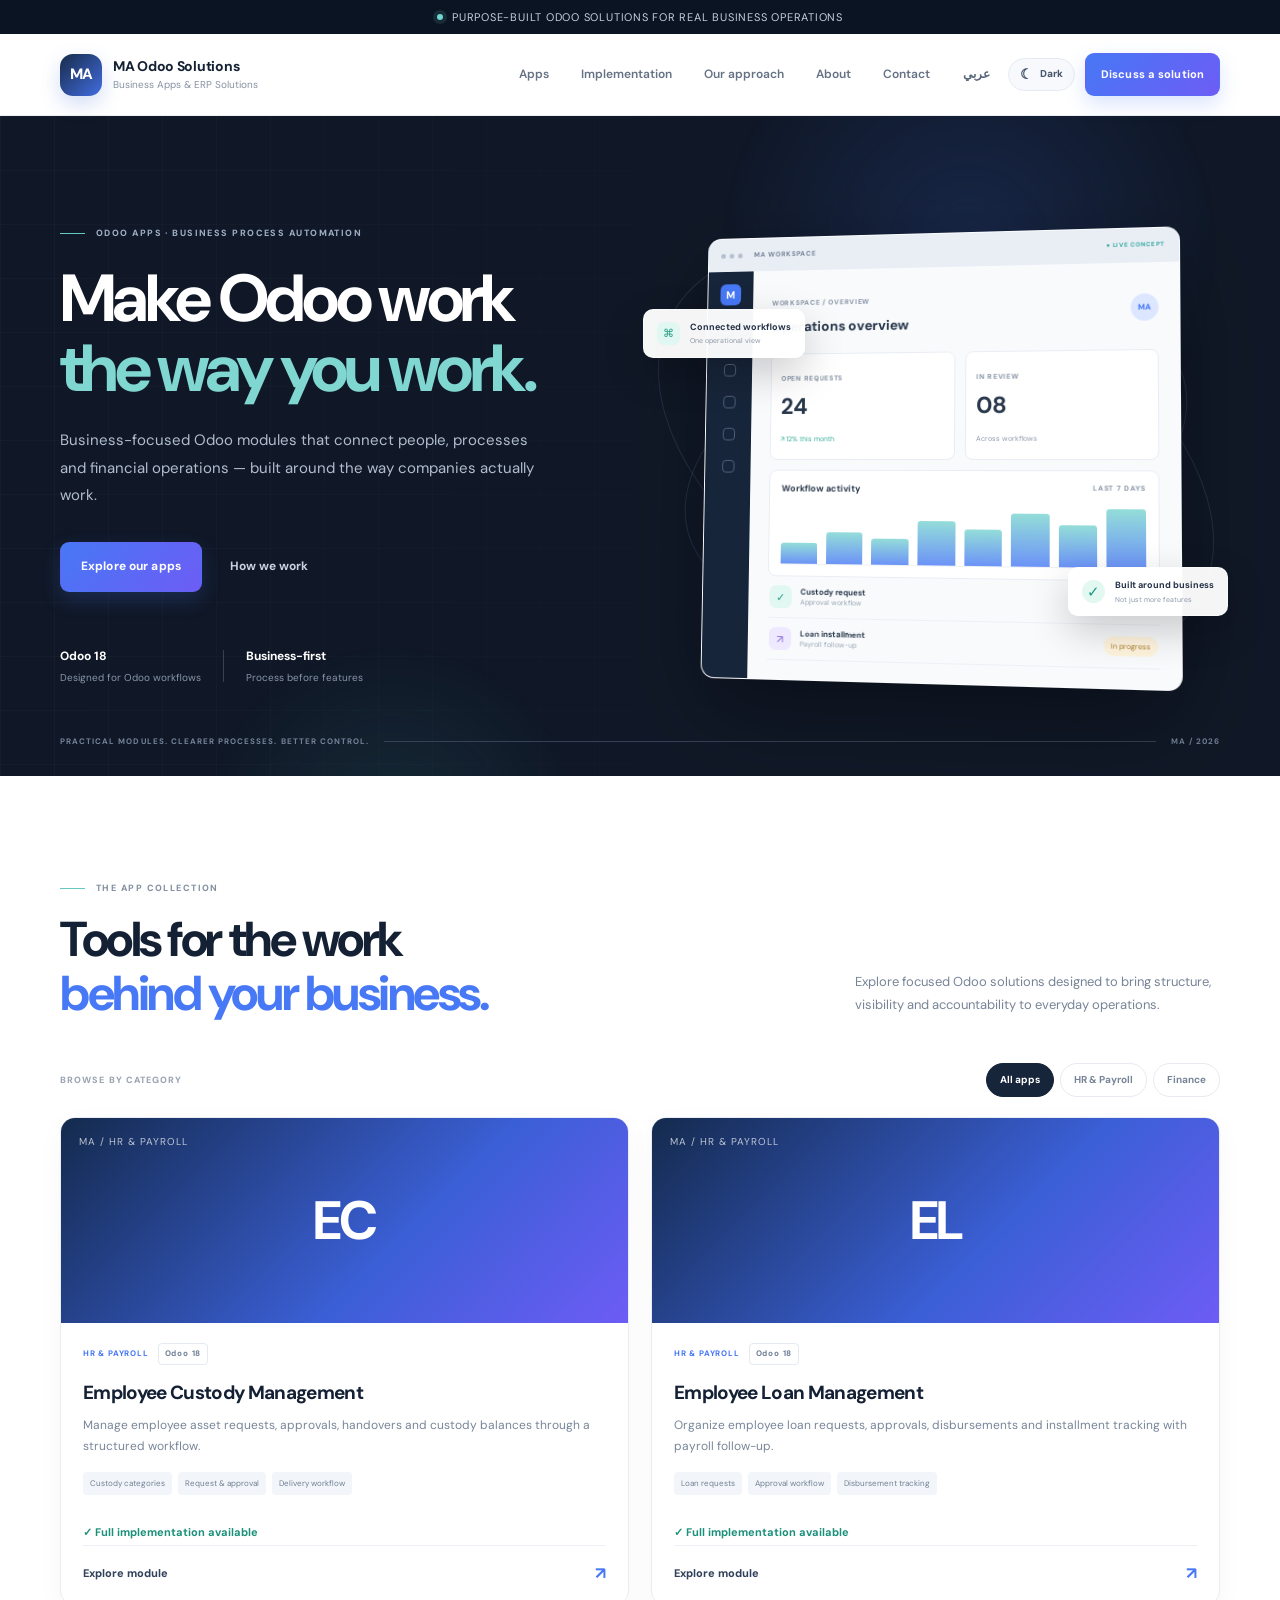
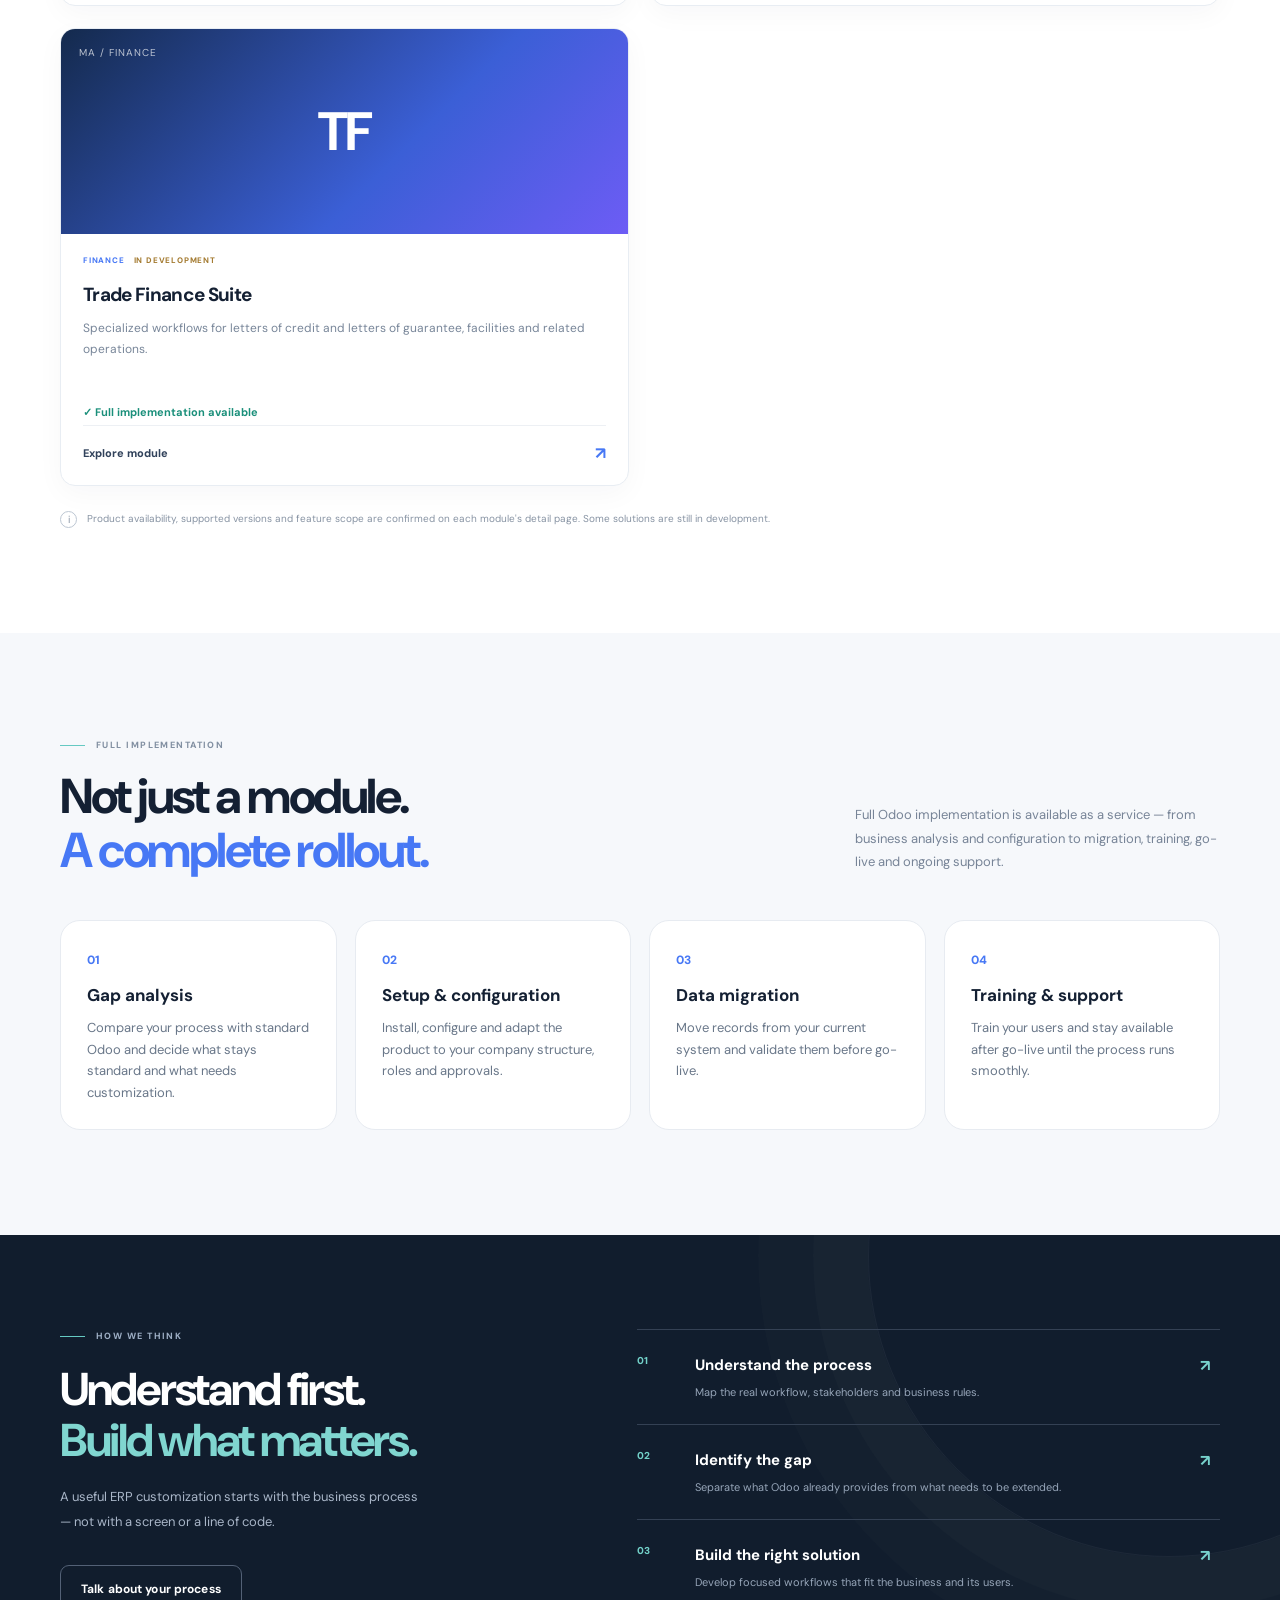
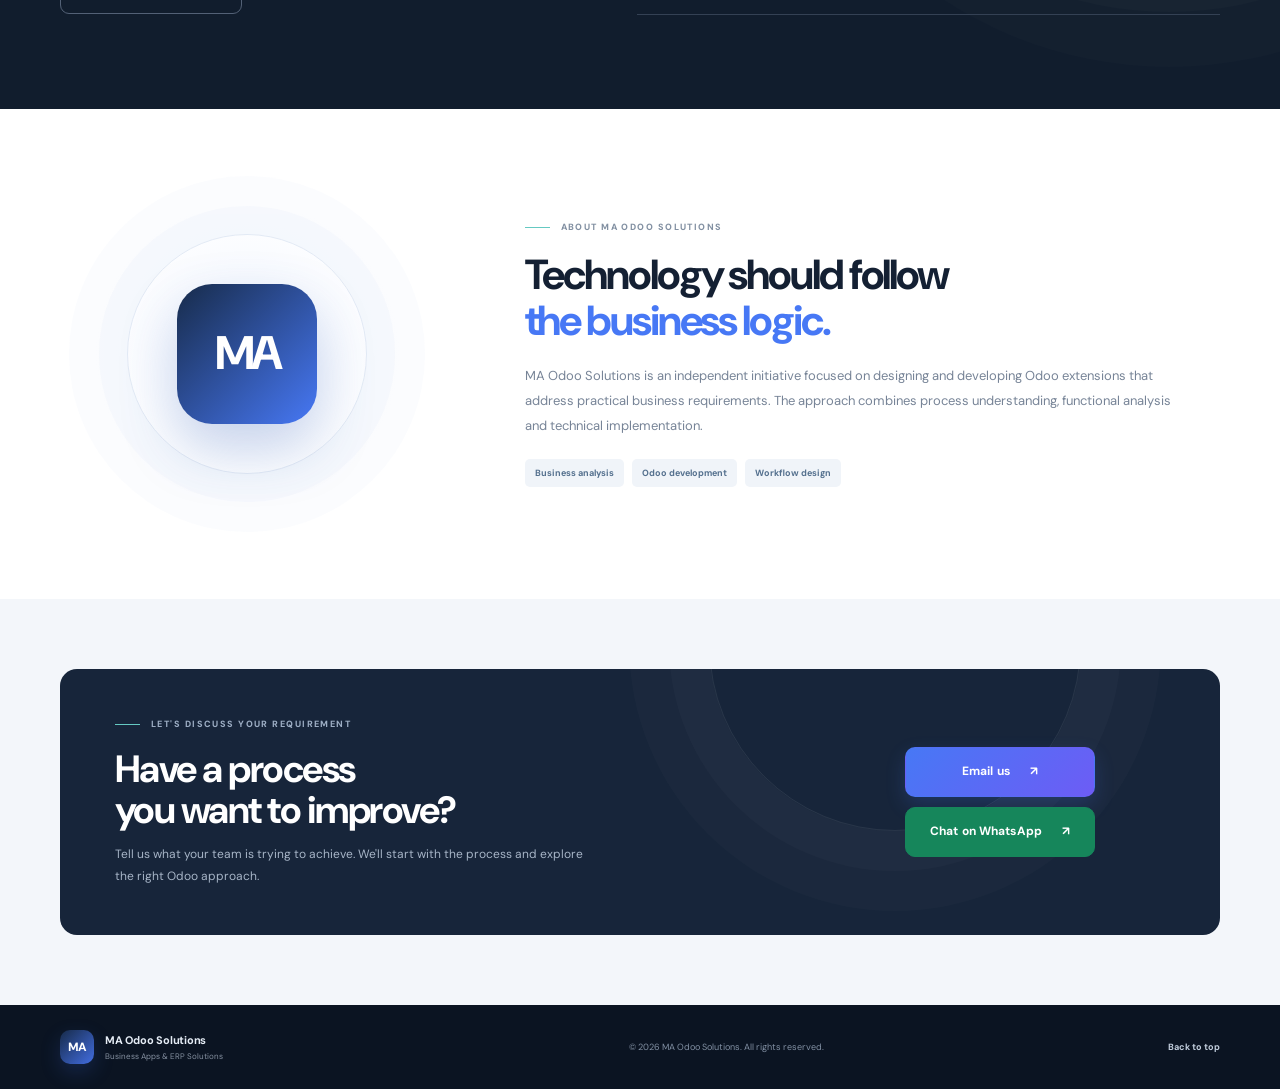
==== commit 4871745f: "Remove contact detail paragraphs from index.html Removed contact detail paragraphs for email and Wha" ====
--- a/index.html
+++ b/index.html
@@ -122,8 +122,7 @@
         <div class="contact-actions">
           <a class="button button-primary" id="emailCta" href="mailto:mohamed.ahmed.dev92@gmail.com?subject=Odoo%20Solution%20Inquiry"><span data-i18n="emailUs">Email us</span> <b>↗</b></a>
           <a class="button button-whatsapp" href="https://wa.me/201556206489" target="_blank" rel="noopener noreferrer"><span data-i18n="whatsappUs">WhatsApp us</span> <b>↗</b></a>
-          <p class="contact-detail"><a href="mailto:mohamed.ahmed.dev92@gmail.com">mohamed.ahmed.dev92@gmail.com</a></p>
-          <p class="contact-detail"><a href="https://wa.me/201556206489" target="_blank" rel="noopener noreferrer">+20 155 620 6489</a></p>
+
         </div>
       </div>
     </section>
@@ -132,4 +131,4 @@
   <script src="assets/site.js"></script>
   <script src="assets/store.js"></script>
 </body>
-</html>+</html>
--- a/assets/styles.css
+++ b/assets/styles.css
@@ -71,50 +71,3 @@
 :root[data-theme="dark"] .card-note{color:#a7b4c7;border-color:#34445b}
 @media(max-width:680px){.theme-switch{padding:7px 9px}.theme-label{display:none}.nav-actions{gap:5px}.main-nav.open{box-shadow:0 12px 25px rgba(0,0,0,.25)}}
 @media(prefers-reduced-motion:reduce){*,*::before,*::after{scroll-behavior:auto!important;transition:none!important}}
-
-
-/* Full implementation + CMS-managed product catalogue */
-.implementation-section{position:relative;overflow:hidden;padding:105px 0;background:linear-gradient(120deg,#101c2e 0%,#172943 58%,#1b3150 100%);color:#f5f8fd}
-.implementation-section:before{content:"";position:absolute;width:560px;height:560px;border:1px solid rgba(143,174,232,.13);border-radius:50%;right:-180px;top:-260px;box-shadow:0 0 0 55px rgba(143,174,232,.035),0 0 0 110px rgba(143,174,232,.025)}
-.implementation-grid{position:relative;display:grid;grid-template-columns:.9fr 1.1fr;gap:90px;align-items:center}
-.implementation-copy h2{font-size:clamp(42px,5vw,66px);line-height:1.05;letter-spacing:-.055em;margin:25px 0 20px;color:#fff}
-.implementation-copy h2 em{font-family:Georgia,serif;color:#9ebaff;font-weight:500}
-.implementation-copy>p{font-size:14px;line-height:2;color:#b5c2d5;max-width:490px;margin:0 0 30px}
-.implementation-steps{border-top:1px solid rgba(210,224,247,.18)}
-.implementation-steps article{display:grid;grid-template-columns:48px 1fr;gap:20px;padding:22px 0;border-bottom:1px solid rgba(210,224,247,.18)}
-.implementation-steps article>span{font-size:11px;font-weight:800;color:#8eafff;letter-spacing:.12em;padding-top:4px}
-.implementation-steps h3{font-size:15px;color:#f3f6fb;margin:0 0 6px}
-.implementation-steps p{font-size:11px;line-height:1.8;color:#aebbd0;margin:0}
-.product-card{overflow:hidden}
-.product-visual-wrap{position:relative}
-.product-cover{height:205px;overflow:hidden;background:linear-gradient(135deg,#172944,#28476e);display:flex;align-items:center;justify-content:center}
-.product-cover img{width:100%;height:100%;object-fit:cover;display:block;transition:transform .5s ease}
-.product-card:hover .product-cover img{transform:scale(1.04)}
-.product-cover-placeholder{background:radial-gradient(circle at 70% 30%,rgba(122,159,238,.34),transparent 38%),linear-gradient(135deg,#101d31,#243f63 62%,#34517a)}
-.cover-monogram{font-size:68px;font-weight:800;letter-spacing:-.09em;color:rgba(235,242,255,.88);text-shadow:0 12px 40px rgba(0,0,0,.18)}
-.cover-caption{position:absolute;bottom:17px;right:20px;color:#c5d5f3;font-size:9px;font-weight:800;letter-spacing:.2em}
-.screenshot-count{position:absolute;bottom:14px;left:14px;border:1px solid rgba(255,255,255,.2);background:rgba(9,19,34,.72);backdrop-filter:blur(12px);color:#fff;border-radius:30px;padding:7px 10px;font-size:9px;font-weight:700}
-.product-card .app-card-body{padding:24px 25px 22px}
-.product-card .app-card-body p{min-height:58px}
-.footer-admin{font-size:10px;font-weight:800;color:#8292a8;text-decoration:none;letter-spacing:.02em}
-.footer-admin:hover{color:#4d77df}
-:root[data-theme="dark"] .implementation-section{background:linear-gradient(120deg,#080f1b,#101d30 60%,#162843)}
-:root[data-theme="dark"] .implementation-steps{border-color:rgba(210,224,247,.14)}
-:root[data-theme="dark"] .implementation-steps article{border-color:rgba(210,224,247,.14)}
-:root[data-theme="dark"] .product-cover-placeholder{background:radial-gradient(circle at 70% 30%,rgba(122,159,238,.28),transparent 38%),linear-gradient(135deg,#0b1422,#1b304d 62%,#29446b)}
-.arabic .implementation-copy h2{letter-spacing:-.03em;line-height:1.3}
-.arabic .implementation-copy>p,.arabic .implementation-steps p{line-height:2}
-.arabic .implementation-steps article{grid-template-columns:1fr 48px}
-.arabic .implementation-steps article>span{grid-column:2;grid-row:1}
-.arabic .implementation-steps article>div{grid-column:1;grid-row:1}
-@media(max-width:900px){.implementation-grid{grid-template-columns:1fr;gap:45px}.implementation-section{padding:80px 0}}
-@media(max-width:680px){.implementation-section{padding:68px 0}.implementation-copy h2{font-size:44px}.product-cover{height:190px}.product-card .app-card-body{padding:21px}.product-card .app-card-body p{min-height:0}.footer-admin{order:4}}
-
-.product-status{position:absolute;top:14px;right:14px;border:1px solid rgba(255,255,255,.24);background:rgba(8,18,32,.72);backdrop-filter:blur(10px);color:#fff;border-radius:30px;padding:7px 10px;font-size:8px;font-weight:800;letter-spacing:.1em}
-.product-status.available{background:rgba(16,111,82,.86);border-color:rgba(255,255,255,.2)}
-.arabic .product-status{right:auto;left:14px;letter-spacing:0}
-.product-gallery{display:flex;gap:8px;margin:17px 0 4px;overflow:hidden}
-.product-gallery a{display:block;flex:1;min-width:0;height:54px;border:1px solid var(--line);border-radius:7px;overflow:hidden;background:#eef2f8}
-.product-gallery img{width:100%;height:100%;object-fit:cover;display:block;transition:transform .25s ease}
-.product-gallery a:hover img{transform:scale(1.08)}
-:root[data-theme="dark"] .product-gallery a{border-color:#34445b;background:#1b2a3e}
--- a/assets/extra.css
+++ b/assets/extra.css
@@ -0,0 +1,34 @@
+/* Design refinements + new sections */
+:root{--blue2:#6d5cf5}
+.button-primary{background:linear-gradient(135deg,var(--blue),var(--blue2))}
+a:focus-visible,button:focus-visible,input:focus-visible,textarea:focus-visible,select:focus-visible{outline:3px solid rgba(71,120,245,.45);outline-offset:2px}
+.app-grid{align-items:stretch}.app-card{display:flex;flex-direction:column}.app-card-body{display:flex;flex-direction:column;flex:1}.app-card-body .card-link{margin-top:auto}
+.app-art.shot-art{padding:0;overflow:hidden;background:#0f1a2b}.shot-art img{width:100%;height:100%;object-fit:cover;display:block}
+.ph-art{display:grid;place-items:center;background:linear-gradient(135deg,#142a4d,#3b5fd6 60%,#6d5cf5);color:#fff;position:relative;overflow:hidden}
+.ph-art span{position:absolute;top:16px;left:18px;font-size:10px;letter-spacing:.1em;opacity:.7}.ph-art b{font-size:54px;letter-spacing:-.05em}
+.impl-badge{margin:14px 0 4px;font-size:11px;font-weight:700;color:#1a8f7a}
+.impl-section{background:var(--paper)}
+.impl-grid{display:grid;grid-template-columns:repeat(4,1fr);gap:18px}
+.impl-grid article{background:#fff;border:1px solid var(--line);border-radius:var(--radius);padding:26px;transition:.2s}
+.impl-grid article:hover{transform:translateY(-4px);box-shadow:var(--shadow)}
+.impl-grid span{font-size:12px;font-weight:800;color:var(--blue)}.impl-grid h3{margin:10px 0 8px;font-size:17px}.impl-grid p{margin:0;color:var(--muted);font-size:13px}
+:root[data-theme="dark"] .impl-section{background:#0d1626}:root[data-theme="dark"] .impl-grid article{background:#121f33;border-color:#22324b}:root[data-theme="dark"] .impl-grid h3{color:#fff}:root[data-theme="dark"] .impl-grid p{color:#9fb0c6}
+.detail-visual.ph-art{min-height:300px;border-radius:var(--radius)}.detail-visual.has-shot{padding:0;overflow:hidden;background:#0f1a2b}.detail-visual.has-shot img{width:100%;height:100%;object-fit:cover}
+.gallery{display:grid;grid-template-columns:repeat(auto-fill,minmax(260px,1fr));gap:16px;margin-top:22px}
+.gallery .shot{border-radius:14px;overflow:hidden;border:1px solid var(--line);aspect-ratio:16/10;background:#0f1a2b}.gallery img{width:100%;height:100%;object-fit:cover;transition:.3s}.gallery .shot:hover img{transform:scale(1.04)}
+.lightbox{position:fixed;inset:0;background:rgba(5,10,20,.88);display:grid;place-items:center;z-index:999;cursor:zoom-out;padding:24px}.lightbox img{max-width:100%;max-height:100%;border-radius:12px}
+@media(max-width:900px){.impl-grid{grid-template-columns:1fr 1fr}}@media(max-width:560px){.impl-grid{grid-template-columns:1fr}}
+/* Admin */
+.admin-wrap{display:grid;grid-template-columns:320px 1fr;gap:24px;padding:32px 0 80px}
+.panel{background:#fff;border:1px solid var(--line);border-radius:var(--radius);padding:22px}
+.admin-list .item{display:flex;gap:10px;align-items:center;padding:10px;border:1px solid var(--line);border-radius:12px;margin-bottom:8px;cursor:pointer}
+.admin-list .item.sel{border-color:var(--blue);background:#f3f6ff}.admin-list .item b{flex:1;font-size:13px}.admin-list .item small{color:var(--muted)}
+.admin-wrap label{display:block;font-size:12px;font-weight:700;margin:14px 0 6px}
+.admin-wrap input,.admin-wrap textarea,.admin-wrap select{width:100%;padding:11px 12px;border:1px solid #d5dce8;border-radius:10px;font:inherit;background:#fff;color:var(--ink)}
+.admin-wrap textarea{min-height:96px;resize:vertical}.row2{display:grid;grid-template-columns:1fr 1fr;gap:14px}
+.thumbs{display:flex;flex-wrap:wrap;gap:10px;margin-top:10px}.thumbs div{position:relative}.thumbs img{width:120px;height:76px;object-fit:cover;border-radius:10px;border:1px solid var(--line)}
+.thumbs button{position:absolute;top:-6px;right:-6px;width:22px;height:22px;border-radius:50%;border:0;background:#d6455d;color:#fff;cursor:pointer}
+.btns{display:flex;flex-wrap:wrap;gap:10px;margin-top:20px}.btn2{padding:11px 16px;border-radius:9px;border:1px solid #d5dce8;background:#fff;font-weight:700;font-size:12px;cursor:pointer;color:var(--ink)}.btn2.danger{color:#d6455d;border-color:#f0c4cc}
+.hint{font-size:12px;color:var(--muted);margin:6px 0 0}#msg{margin-top:14px;font-size:13px;font-weight:600}
+@media(max-width:860px){.admin-wrap{grid-template-columns:1fr}.row2{grid-template-columns:1fr}}
+:root[data-theme="dark"] .panel,:root[data-theme="dark"] .admin-wrap input,:root[data-theme="dark"] .admin-wrap textarea,:root[data-theme="dark"] .admin-wrap select,:root[data-theme="dark"] .btn2{background:#121f33;border-color:#22324b;color:#e8eef8}:root[data-theme="dark"] .admin-list .item.sel{background:#182a47}
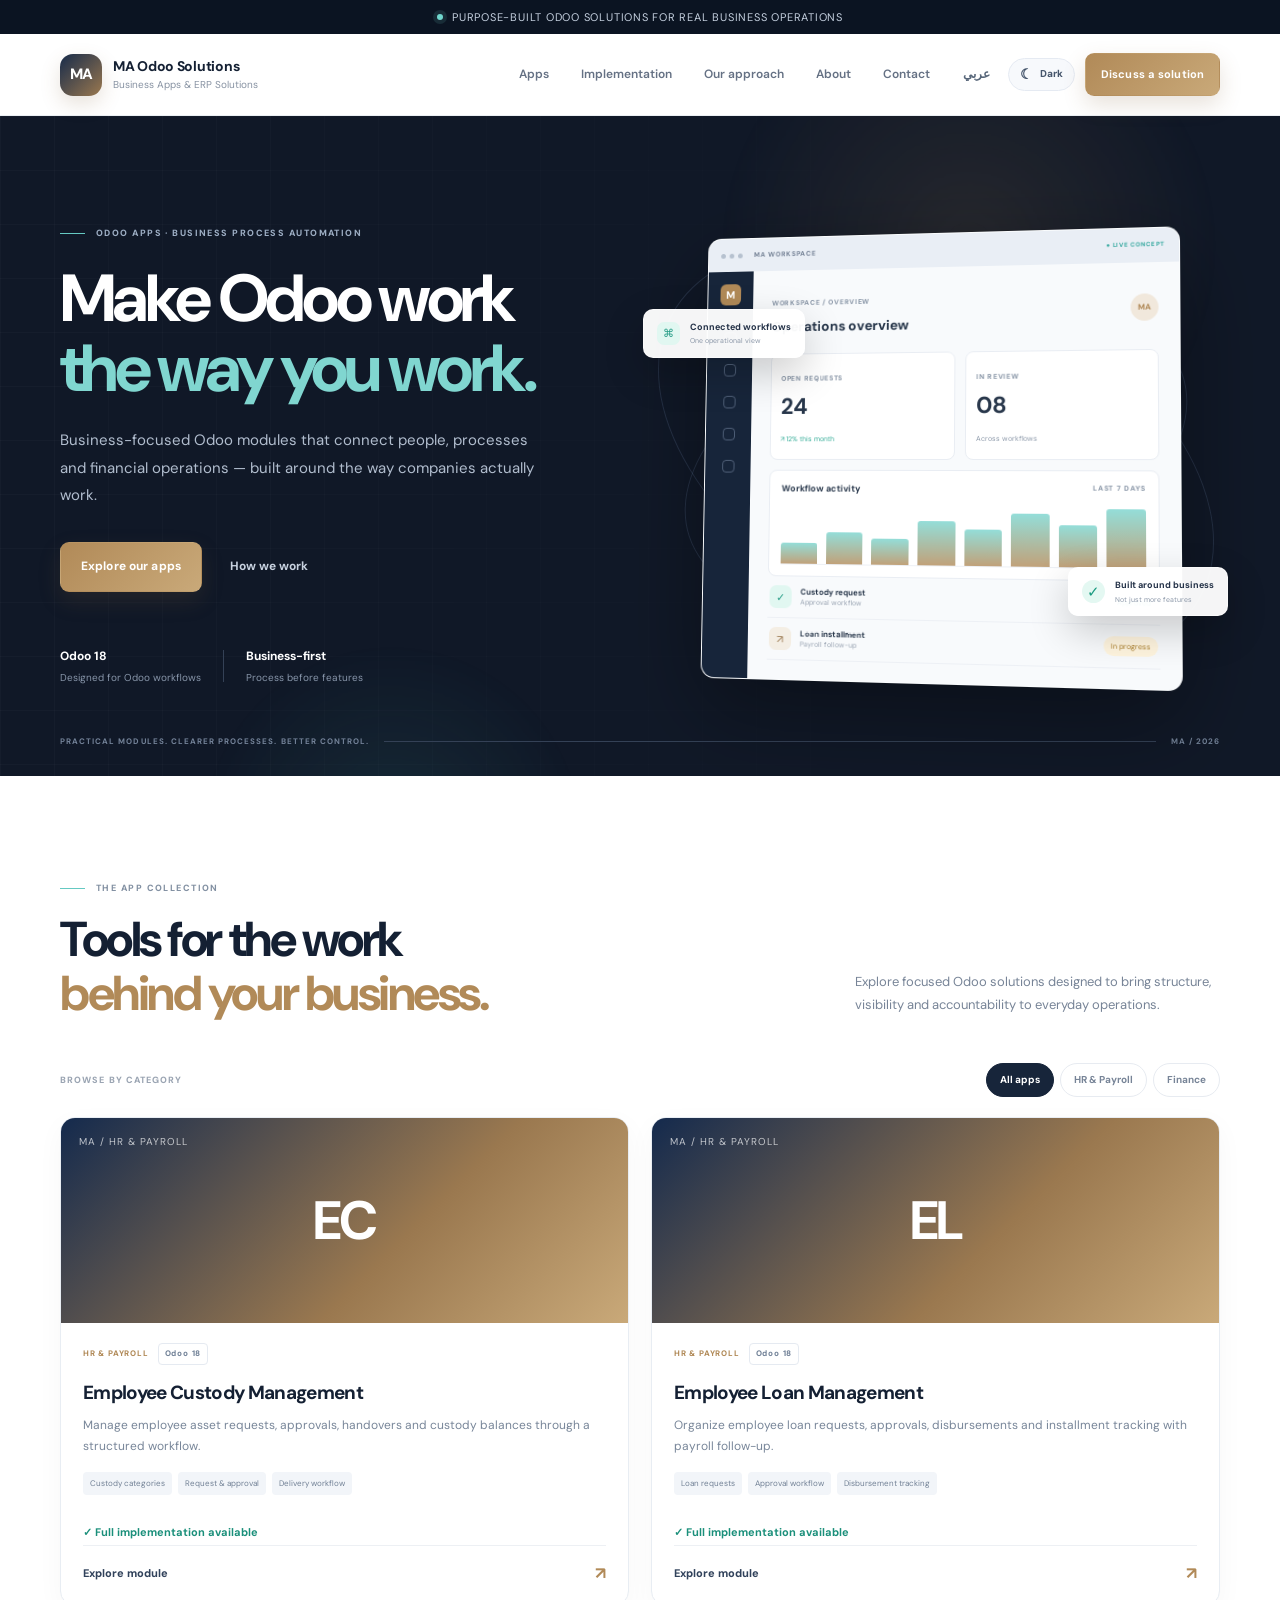
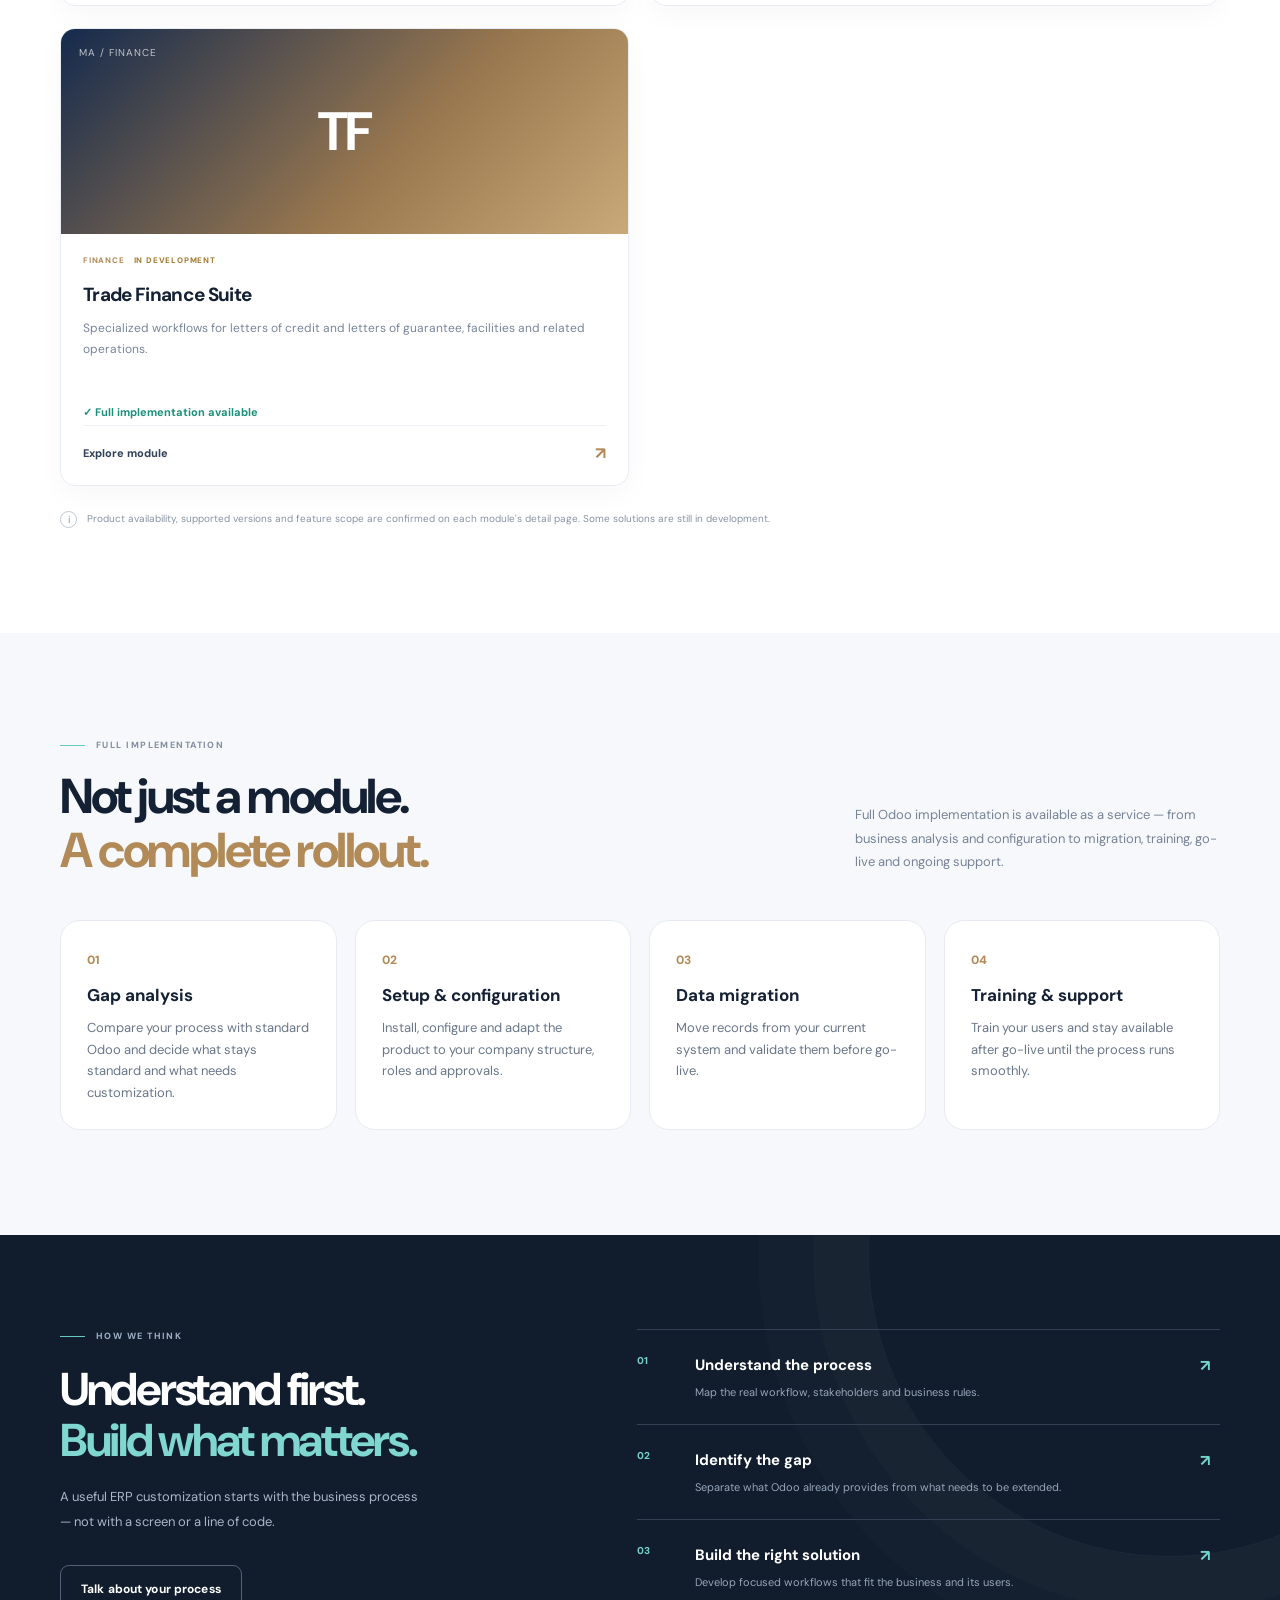
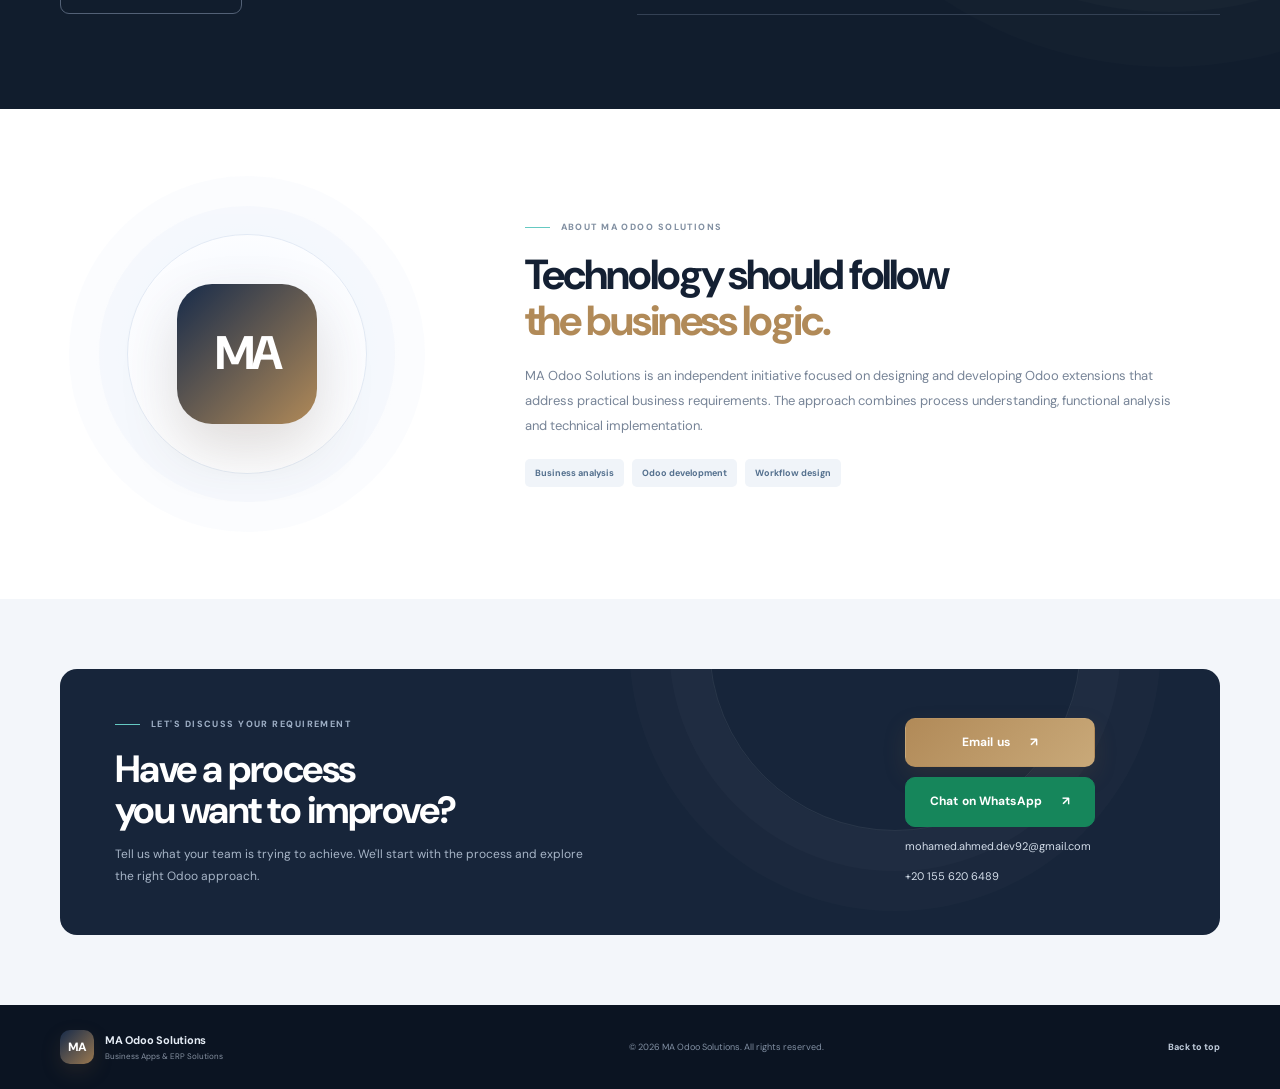
==== commit 896f6150: "Add files via upload" ====
--- a/index.html
+++ b/index.html
@@ -11,6 +11,14 @@
   <link href="https://fonts.googleapis.com/css2?family=DM+Sans:wght@400;500;600;700;800&family=Cairo:wght@400;500;600;700;800&display=swap" rel="stylesheet">
   <link rel="stylesheet" href="assets/styles.css">
   <link rel="stylesheet" href="assets/extra.css">
+  <!-- Google Analytics 4 -->
+  <script async src="https://www.googletagmanager.com/gtag/js?id=G-KVX2WXMJ0E"></script>
+  <script>
+    window.dataLayer = window.dataLayer || [];
+    function gtag(){dataLayer.push(arguments);}
+    gtag('js', new Date());
+    gtag('config', 'G-KVX2WXMJ0E');
+  </script>
 </head>
 <body>
   <div class="announcement"><span class="announcement-dot"></span><span data-i18n="announcement">Purpose-built Odoo solutions for real business operations</span></div>
@@ -122,7 +130,8 @@
         <div class="contact-actions">
           <a class="button button-primary" id="emailCta" href="mailto:mohamed.ahmed.dev92@gmail.com?subject=Odoo%20Solution%20Inquiry"><span data-i18n="emailUs">Email us</span> <b>↗</b></a>
           <a class="button button-whatsapp" href="https://wa.me/201556206489" target="_blank" rel="noopener noreferrer"><span data-i18n="whatsappUs">WhatsApp us</span> <b>↗</b></a>
-
+          <p class="contact-detail"><a href="mailto:mohamed.ahmed.dev92@gmail.com">mohamed.ahmed.dev92@gmail.com</a></p>
+          <p class="contact-detail"><a href="https://wa.me/201556206489" target="_blank" rel="noopener noreferrer">+20 155 620 6489</a></p>
         </div>
       </div>
     </section>
@@ -131,4 +140,4 @@
   <script src="assets/site.js"></script>
   <script src="assets/store.js"></script>
 </body>
-</html>
+</html>
--- a/assets/styles.css
+++ b/assets/styles.css
@@ -1,11 +1,11 @@
- :root{--ink:#142033;--muted:#697789;--navy:#101827;--navy2:#17253a;--blue:#4778f5;--cyan:#75d6d0;--paper:#f6f8fb;--line:#e7ebf1;--white:#fff;--radius:20px;--shadow:0 22px 70px rgba(14,28,49,.12)}
-*{box-sizing:border-box}html{scroll-behavior:smooth}body{margin:0;font-family:"DM Sans",sans-serif;color:var(--ink);background:#fff;font-size:15px;line-height:1.65}a{color:inherit;text-decoration:none}button{font:inherit}.container{width:min(1160px,calc(100% - 48px));margin:auto}.announcement{height:34px;background:#0b1422;color:#c5d0df;display:flex;align-items:center;justify-content:center;gap:9px;font-size:11px;letter-spacing:.07em;text-transform:uppercase}.announcement-dot{width:6px;height:6px;border-radius:50%;background:#70d7ce;box-shadow:0 0 0 4px rgba(112,215,206,.12)}.site-header{height:82px;background:rgba(255,255,255,.94);border-bottom:1px solid rgba(231,235,241,.8);position:sticky;top:0;z-index:50;backdrop-filter:blur(18px)}.nav-wrap{height:100%;display:flex;align-items:center;justify-content:space-between;gap:25px}.brand{display:flex;align-items:center;gap:11px;min-width:225px}.brand-mark{width:42px;height:42px;border-radius:13px;background:linear-gradient(135deg,#172b4a,#426de0);display:grid;place-items:center;color:#fff;font-weight:800;font-size:15px;letter-spacing:-.07em;box-shadow:0 8px 20px rgba(54,99,210,.22)}.brand-copy{display:flex;flex-direction:column;line-height:1.25}.brand-copy strong{font-size:14px;letter-spacing:-.02em}.brand-copy small{font-size:10px;color:#8792a2;margin-top:4px}.main-nav{display:flex;align-items:center;gap:32px;margin-left:auto}.main-nav a{font-size:12px;color:#657184;font-weight:600;transition:.2s}.main-nav a:hover,.text-link:hover{color:var(--blue)}.nav-actions{display:flex;align-items:center;gap:14px}.lang-switch{border:0;background:transparent;color:#58677a;font-weight:700;font-size:12px;cursor:pointer;padding:8px}.button{display:inline-flex;align-items:center;justify-content:center;gap:20px;padding:14px 20px;border-radius:9px;font-size:12px;font-weight:700;transition:.2s;border:1px solid transparent}.button-primary{background:var(--blue);color:#fff;box-shadow:0 8px 20px rgba(71,120,245,.2)}.button-primary:hover{background:#315fd2;transform:translateY(-2px)}.button-small{padding:11px 15px;font-size:11px;gap:13px}.mobile-menu{display:none;border:0;background:transparent;font-size:22px;color:var(--ink)}
-.hero{background:var(--navy);color:#fff;position:relative;overflow:hidden;padding:95px 0 28px}.hero:before{content:"";position:absolute;inset:0;background-image:linear-gradient(rgba(255,255,255,.025) 1px,transparent 1px),linear-gradient(90deg,rgba(255,255,255,.025) 1px,transparent 1px);background-size:54px 54px;mask-image:linear-gradient(90deg,black,transparent 85%)}.hero-glow{position:absolute;border-radius:50%;filter:blur(1px);pointer-events:none}.glow-one{width:520px;height:520px;background:radial-gradient(circle,rgba(58,105,221,.19),transparent 68%);right:4%;top:-130px}.glow-two{width:400px;height:400px;background:radial-gradient(circle,rgba(73,193,184,.11),transparent 68%);left:15%;bottom:-260px}.hero-grid{position:relative;z-index:1;display:grid;grid-template-columns:1fr 1.05fr;align-items:center;gap:50px;min-height:490px}.eyebrow{display:flex;align-items:center;gap:11px;color:#9daec4;font-size:9px;font-weight:800;letter-spacing:.16em;text-transform:uppercase}.eyebrow-line{width:25px;height:1px;background:#65c9c2}.eyebrow.dark{color:#8290a2}.hero h1{font-size:clamp(44px,5.2vw,67px);line-height:1.06;letter-spacing:-.055em;margin:23px 0 22px;font-weight:700}.hero h1 em,.section h2 em,.process-section h2 em,.detail-hero h1 em{font-style:normal;color:#80d6d0}.hero-lead{color:#b1bdce;max-width:490px;font-size:15px;line-height:1.85}.hero-actions{display:flex;align-items:center;gap:28px;margin-top:32px}.text-link{font-size:12px;color:#c8d2e0;font-weight:700}.text-link span{margin-left:8px}.hero-proof{display:flex;align-items:center;gap:22px;margin-top:55px}.proof-item{display:flex;flex-direction:column;gap:3px}.proof-item strong{font-size:12px}.proof-item span{font-size:10px;color:#8795a9}.proof-divider{height:32px;width:1px;background:#344156}.hero-visual{height:430px;position:relative;display:flex;align-items:center;justify-content:center}.visual-orbit{position:absolute;border:1px solid rgba(136,164,212,.17);border-radius:50%;transform:rotate(-18deg)}.orbit-a{width:520px;height:290px}.orbit-b{width:600px;height:360px;transform:rotate(28deg)}.dashboard-window{position:relative;width:min(480px,100%);background:#f8fafc;border:1px solid rgba(255,255,255,.25);border-radius:14px;overflow:hidden;box-shadow:0 30px 90px rgba(0,0,0,.38);transform:perspective(1000px) rotateY(-7deg) rotateX(3deg)}.window-top{height:34px;background:#e9eef5;display:flex;align-items:center;padding:0 13px;gap:12px;color:#758296;font-size:7px;font-weight:800;letter-spacing:.1em}.window-dots{display:flex;gap:4px}.window-dots i{width:5px;height:5px;background:#b6c1cf;border-radius:50%}.window-status{margin-left:auto;color:#35a89f;font-size:6px}.dash-body{display:flex;min-height:300px}.dash-sidebar{width:48px;background:#17253a;display:flex;align-items:center;flex-direction:column;gap:20px;padding:13px 0}.dash-logo{width:22px;height:22px;background:#4778f5;border-radius:6px;color:white;display:grid;place-items:center;font-size:11px;font-weight:800;margin-bottom:8px}.dash-sidebar b{width:13px;height:13px;border:1px solid #687a93;border-radius:4px;opacity:.7}.dash-main{padding:19px 20px;flex:1;color:#27364a}.dash-heading{display:flex;justify-content:space-between;align-items:center}.dash-heading small,.metric small,.chart-head small,.asset-card small,.art-stat-row small,.loan-summary small{font-size:7px;letter-spacing:.1em;color:#8996a7;font-weight:800}.dash-heading h3{font-size:14px;margin:3px 0 0}.avatar{width:27px;height:27px;border-radius:50%;background:#dce7ff;color:#4778f5;display:grid;place-items:center;font-size:8px;font-weight:800}.metric-row{display:grid;grid-template-columns:1fr 1fr;gap:10px;margin-top:16px}.metric{background:#fff;border:1px solid #e9edf3;border-radius:8px;padding:10px}.metric strong{display:block;font-size:23px;line-height:1.3;margin:4px 0}.metric-up,.metric-neutral{font-size:7px;color:#2eaa94}.metric-neutral{color:#8996a7}.chart-card{background:#fff;border:1px solid #e9edf3;border-radius:8px;padding:11px 12px;margin-top:10px}.chart-head{display:flex;justify-content:space-between;font-size:9px}.chart-bars{height:60px;display:flex;align-items:end;gap:9px;margin-top:9px;border-bottom:1px solid #edf0f5}.chart-bars i{display:block;flex:1;border-radius:3px 3px 0 0;background:linear-gradient(#79d5cf,#4778f5);opacity:.8}.task-row{display:flex;align-items:center;gap:9px;padding:9px 2px;border-bottom:1px solid #edf0f5}.task-icon,.chip-icon{width:23px;height:23px;background:#e1f7f1;color:#239b85;border-radius:7px;display:grid;place-items:center;font-size:11px}.task-purple{background:#eee9ff;color:#8061d9}.task-row span:nth-child(2){display:flex;flex-direction:column;line-height:1.35}.task-row b{font-size:8px}.task-row small{font-size:7px;color:#95a0af}.task-row em{font-style:normal;margin-left:auto;font-size:7px;color:#269c87;background:#e9f8f4;padding:4px 7px;border-radius:20px}.task-row em.pending{color:#a77a25;background:#fff5df}.floating-chip{position:absolute;background:rgba(255,255,255,.96);color:#243248;border:1px solid rgba(255,255,255,.55);box-shadow:0 15px 40px rgba(0,0,0,.2);border-radius:10px;padding:11px 13px;display:flex;align-items:center;gap:10px}.floating-chip span:nth-child(2){display:flex;flex-direction:column;line-height:1.35}.floating-chip b{font-size:9px}.floating-chip small{font-size:7px;color:#8b97a8;margin-top:3px}.chip-left{left:-8px;top:68px}.chip-right{right:-8px;bottom:55px}.chip-check{width:23px;height:23px;border-radius:50%;background:#e4f8f2;color:#1b9b81;display:grid;place-items:center}.hero-bottom{position:relative;display:flex;align-items:center;gap:15px;margin-top:34px;color:#748399;font-size:8px;font-weight:700;letter-spacing:.13em}.hero-bottom-line{height:1px;background:#344156;flex:1}
-.section{padding:105px 0}.section-heading{display:flex;justify-content:space-between;align-items:end;gap:40px;margin-bottom:42px}.section h2,.process-section h2,.about-copy h2{font-size:clamp(35px,4vw,49px);line-height:1.1;letter-spacing:-.05em;margin:17px 0 0}.section h2 em,.about-copy h2 em{color:#4778f5}.section-heading>p{max-width:365px;color:#778497;font-size:13px;line-height:1.8;margin:0 0 4px}.filter-row{display:flex;align-items:center;justify-content:space-between;margin-bottom:20px}.filter-row>span{font-size:9px;color:#9aa4b2;letter-spacing:.12em;font-weight:800}.filters{display:flex;gap:6px}.filter{border:1px solid #e7ebf1;background:white;border-radius:30px;padding:8px 13px;color:#778497;font-size:10px;font-weight:700;cursor:pointer}.filter.active,.filter:hover{background:#17253a;border-color:#17253a;color:white}.app-grid{display:grid;grid-template-columns:repeat(2,1fr);gap:22px}.app-card{border:1px solid #e8edf3;border-radius:15px;overflow:hidden;background:#fff;transition:.25s}.app-card:hover{transform:translateY(-5px);box-shadow:var(--shadow);border-color:#d9e1ec}.app-art{height:205px;position:relative;overflow:hidden;padding:18px 22px;background:#eaf0fa}.art-top{display:flex;justify-content:space-between;color:#8190a4;font-size:8px;font-weight:800;letter-spacing:.12em}.art-dots{letter-spacing:3px}.custody-art{background:radial-gradient(circle at 80% 20%,#e4f8f5,transparent 35%),linear-gradient(135deg,#e8eefb,#f5f8fc)}.asset-card{position:relative;margin:24px auto 0;width:78%;background:rgba(255,255,255,.92);border:1px solid #e3eaf2;border-radius:10px;padding:13px;display:flex;align-items:center;gap:10px;box-shadow:0 12px 25px rgba(48,70,105,.08)}.asset-icon{width:34px;height:34px;border-radius:9px;background:#e7efff;color:#4778f5;display:grid;place-items:center;font-size:17px}.asset-card>div:nth-child(2){display:flex;flex-direction:column;line-height:1.3}.asset-card b{font-size:11px;color:#26364c}.status-pill{margin-left:auto;border-radius:20px;background:#e6f7f1;color:#29947d;font-size:7px;padding:5px 7px}.art-stat-row{display:flex;justify-content:space-between;align-items:end;width:78%;margin:16px auto 0}.art-stat-row>div:first-child{display:flex;flex-direction:column}.art-stat-row b{font-size:20px;color:#25364c}.mini-bars{display:flex;gap:4px;align-items:end;height:25px}.mini-bars i{width:6px;background:#7dcfc9;border-radius:2px 2px 0 0;height:45%}.mini-bars i:nth-child(2){height:65%}.mini-bars i:nth-child(3){height:50%}.mini-bars i:nth-child(4){height:85%}.mini-bars i:nth-child(5){height:70%}.mini-bars i:nth-child(6){height:100%;background:#4778f5}.art-lines{display:flex;gap:7px;width:78%;margin:12px auto}.art-lines i{height:4px;border-radius:5px;background:#d8e1ed;flex:1}.loan-art{background:radial-gradient(circle at 20% 80%,#e3eaff,transparent 40%),linear-gradient(135deg,#eff1fb,#f6f8fc)}.loan-summary{width:75%;margin:17px auto 0;background:#fff;border:1px solid #e7eaf2;border-radius:10px;padding:12px 15px;box-shadow:0 10px 24px rgba(42,56,92,.06)}.loan-amount{font-size:22px;font-weight:800;letter-spacing:-.04em;color:#28364b;margin:3px 0 10px}.loan-progress{height:6px;background:#edf0f6;border-radius:10px;overflow:hidden}.loan-progress span{display:block;width:60%;height:100%;background:linear-gradient(90deg,#4778f5,#76d4cc);border-radius:10px}.loan-foot{display:flex;justify-content:space-between;color:#929eae;font-size:8px;margin-top:6px}.loan-foot b{color:#4778f5}.installment{width:75%;margin:8px auto 0;display:flex;align-items:center;gap:8px;background:rgba(255,255,255,.9);border:1px solid #e9edf3;border-radius:7px;padding:7px 9px}.installment>span:nth-child(2){display:flex;flex-direction:column;line-height:1.25}.installment b{font-size:8px;color:#334257}.installment small{font-size:7px;color:#99a3b0}.installment strong{margin-left:auto;font-size:7px;color:#269b83}.installment.muted strong{color:#ad842e}.installment-check,.installment-clock{width:18px;height:18px;border-radius:6px;background:#e4f8f1;color:#29977e;display:grid;place-items:center;font-size:10px}.installment-clock{background:#fff3dd;color:#ae842f}.trade-art{background:linear-gradient(135deg,#e8eff9,#f3f6fb);display:flex;flex-direction:column;align-items:center;justify-content:center}.trade-symbol{font-size:54px;color:#4778f5;line-height:1}.trade-label,.trade-caption{font-size:8px;letter-spacing:.16em;color:#8391a4;font-weight:800}.trade-box{display:flex;gap:12px;margin:10px}.trade-box span{width:56px;height:40px;background:#fff;border:1px solid #dfe7f1;border-radius:8px;display:grid;place-items:center;color:#354a69;font-size:14px;font-weight:800;box-shadow:0 5px 12px #dce4f0}.accounting-art{background:linear-gradient(135deg,#e9f4f3,#f4f7fa);padding:23px 30px}.ledger-head{display:flex;justify-content:space-between;color:#708397;font-size:8px;font-weight:800;letter-spacing:.12em}.ledger-head b{font-size:18px;color:#4778f5}.ledger-row{height:25px;border-bottom:1px solid #dce6e9;display:flex;align-items:center;gap:12px}.ledger-row i{width:13px;height:13px;background:#d1e7e4;border-radius:4px}.ledger-row span{width:42%;height:5px;background:#d5e0e6;border-radius:8px}.ledger-row b{margin-left:auto;width:34px;height:5px;background:#c1d9d7;border-radius:8px}.ledger-total{display:flex;justify-content:space-between;align-items:center;margin-top:14px;color:#7b8b9d;font-size:8px}.ledger-total strong{color:#368d82;font-size:12px}.app-card-body{padding:20px 22px 18px}.app-meta{display:flex;align-items:center;gap:9px}.category-tag,.version-tag,.status-coming{font-size:8px;letter-spacing:.1em;font-weight:800;color:#718197}.category-tag{color:#4778f5}.version-tag{border:1px solid #e5eaf1;border-radius:4px;padding:3px 6px}.status-coming{color:#a47b31}.app-card h3{font-size:19px;letter-spacing:-.035em;margin:12px 0 7px}.app-card-body p{color:#788699;font-size:12px;line-height:1.75;margin:0;min-height:43px}.feature-chips{display:flex;gap:6px;flex-wrap:wrap;margin:14px 0}.feature-chips span{font-size:8px;color:#718095;background:#f2f5f9;border-radius:4px;padding:5px 7px}.card-link{border-top:1px solid #edf0f4;display:flex;justify-content:space-between;align-items:center;padding-top:13px;font-size:11px;font-weight:800;color:#31425b}.card-link b{font-size:17px;color:#4778f5}.card-note{display:block;border-top:1px solid #edf0f4;padding-top:12px;font-size:10px;color:#8c98a7}.apps-footnote{display:flex;gap:10px;align-items:start;margin-top:25px;color:#8793a3;font-size:10px;max-width:780px}.footnote-icon{width:17px;height:17px;flex:0 0 17px;border:1px solid #bdc7d3;border-radius:50%;display:grid;place-items:center;font-size:10px}
+ :root{--ink:#142033;--muted:#697789;--navy:#101827;--navy2:#17253a;--blue:#b18a58;--cyan:#75d6d0;--paper:#f6f8fb;--line:#e7ebf1;--white:#fff;--radius:20px;--shadow:0 22px 70px rgba(14,28,49,.12)}
+*{box-sizing:border-box}html{scroll-behavior:smooth}body{margin:0;font-family:"DM Sans",sans-serif;color:var(--ink);background:#fff;font-size:15px;line-height:1.65}a{color:inherit;text-decoration:none}button{font:inherit}.container{width:min(1160px,calc(100% - 48px));margin:auto}.announcement{height:34px;background:#0b1422;color:#c5d0df;display:flex;align-items:center;justify-content:center;gap:9px;font-size:11px;letter-spacing:.07em;text-transform:uppercase}.announcement-dot{width:6px;height:6px;border-radius:50%;background:#70d7ce;box-shadow:0 0 0 4px rgba(112,215,206,.12)}.site-header{height:82px;background:rgba(255,255,255,.94);border-bottom:1px solid rgba(231,235,241,.8);position:sticky;top:0;z-index:50;backdrop-filter:blur(18px)}.nav-wrap{height:100%;display:flex;align-items:center;justify-content:space-between;gap:25px}.brand{display:flex;align-items:center;gap:11px;min-width:225px}.brand-mark{width:42px;height:42px;border-radius:13px;background:linear-gradient(135deg,#172b4a,#8e6b42);display:grid;place-items:center;color:#fff;font-weight:800;font-size:15px;letter-spacing:-.07em;box-shadow:0 8px 20px rgba(54,99,210,.22)}.brand-copy{display:flex;flex-direction:column;line-height:1.25}.brand-copy strong{font-size:14px;letter-spacing:-.02em}.brand-copy small{font-size:10px;color:#8792a2;margin-top:4px}.main-nav{display:flex;align-items:center;gap:32px;margin-left:auto}.main-nav a{font-size:12px;color:#657184;font-weight:600;transition:.2s}.main-nav a:hover,.text-link:hover{color:var(--blue)}.nav-actions{display:flex;align-items:center;gap:14px}.lang-switch{border:0;background:transparent;color:#58677a;font-weight:700;font-size:12px;cursor:pointer;padding:8px}.button{display:inline-flex;align-items:center;justify-content:center;gap:20px;padding:14px 20px;border-radius:9px;font-size:12px;font-weight:700;transition:.2s;border:1px solid transparent}.button-primary{background:var(--blue);color:#fff;box-shadow:0 8px 20px rgba(177,138,88,.2)}.button-primary:hover{background:#967043;transform:translateY(-2px)}.button-small{padding:11px 15px;font-size:11px;gap:13px}.mobile-menu{display:none;border:0;background:transparent;font-size:22px;color:var(--ink)}
+.hero{background:var(--navy);color:#fff;position:relative;overflow:hidden;padding:95px 0 28px}.hero:before{content:"";position:absolute;inset:0;background-image:linear-gradient(rgba(255,255,255,.025) 1px,transparent 1px),linear-gradient(90deg,rgba(255,255,255,.025) 1px,transparent 1px);background-size:54px 54px;mask-image:linear-gradient(90deg,black,transparent 85%)}.hero-glow{position:absolute;border-radius:50%;filter:blur(1px);pointer-events:none}.glow-one{width:520px;height:520px;background:radial-gradient(circle,rgba(177,138,88,.14),transparent 68%);right:4%;top:-130px}.glow-two{width:400px;height:400px;background:radial-gradient(circle,rgba(73,193,184,.11),transparent 68%);left:15%;bottom:-260px}.hero-grid{position:relative;z-index:1;display:grid;grid-template-columns:1fr 1.05fr;align-items:center;gap:50px;min-height:490px}.eyebrow{display:flex;align-items:center;gap:11px;color:#9daec4;font-size:9px;font-weight:800;letter-spacing:.16em;text-transform:uppercase}.eyebrow-line{width:25px;height:1px;background:#65c9c2}.eyebrow.dark{color:#8290a2}.hero h1{font-size:clamp(44px,5.2vw,67px);line-height:1.06;letter-spacing:-.055em;margin:23px 0 22px;font-weight:700}.hero h1 em,.section h2 em,.process-section h2 em,.detail-hero h1 em{font-style:normal;color:#80d6d0}.hero-lead{color:#b1bdce;max-width:490px;font-size:15px;line-height:1.85}.hero-actions{display:flex;align-items:center;gap:28px;margin-top:32px}.text-link{font-size:12px;color:#c8d2e0;font-weight:700}.text-link span{margin-left:8px}.hero-proof{display:flex;align-items:center;gap:22px;margin-top:55px}.proof-item{display:flex;flex-direction:column;gap:3px}.proof-item strong{font-size:12px}.proof-item span{font-size:10px;color:#8795a9}.proof-divider{height:32px;width:1px;background:#344156}.hero-visual{height:430px;position:relative;display:flex;align-items:center;justify-content:center}.visual-orbit{position:absolute;border:1px solid rgba(136,164,212,.17);border-radius:50%;transform:rotate(-18deg)}.orbit-a{width:520px;height:290px}.orbit-b{width:600px;height:360px;transform:rotate(28deg)}.dashboard-window{position:relative;width:min(480px,100%);background:#f8fafc;border:1px solid rgba(255,255,255,.25);border-radius:14px;overflow:hidden;box-shadow:0 30px 90px rgba(0,0,0,.38);transform:perspective(1000px) rotateY(-7deg) rotateX(3deg)}.window-top{height:34px;background:#e9eef5;display:flex;align-items:center;padding:0 13px;gap:12px;color:#758296;font-size:7px;font-weight:800;letter-spacing:.1em}.window-dots{display:flex;gap:4px}.window-dots i{width:5px;height:5px;background:#b6c1cf;border-radius:50%}.window-status{margin-left:auto;color:#35a89f;font-size:6px}.dash-body{display:flex;min-height:300px}.dash-sidebar{width:48px;background:#17253a;display:flex;align-items:center;flex-direction:column;gap:20px;padding:13px 0}.dash-logo{width:22px;height:22px;background:#b18a58;border-radius:6px;color:white;display:grid;place-items:center;font-size:11px;font-weight:800;margin-bottom:8px}.dash-sidebar b{width:13px;height:13px;border:1px solid #687a93;border-radius:4px;opacity:.7}.dash-main{padding:19px 20px;flex:1;color:#27364a}.dash-heading{display:flex;justify-content:space-between;align-items:center}.dash-heading small,.metric small,.chart-head small,.asset-card small,.art-stat-row small,.loan-summary small{font-size:7px;letter-spacing:.1em;color:#8996a7;font-weight:800}.dash-heading h3{font-size:14px;margin:3px 0 0}.avatar{width:27px;height:27px;border-radius:50%;background:#f1e8dc;color:#b18a58;display:grid;place-items:center;font-size:8px;font-weight:800}.metric-row{display:grid;grid-template-columns:1fr 1fr;gap:10px;margin-top:16px}.metric{background:#fff;border:1px solid #e9edf3;border-radius:8px;padding:10px}.metric strong{display:block;font-size:23px;line-height:1.3;margin:4px 0}.metric-up,.metric-neutral{font-size:7px;color:#2eaa94}.metric-neutral{color:#8996a7}.chart-card{background:#fff;border:1px solid #e9edf3;border-radius:8px;padding:11px 12px;margin-top:10px}.chart-head{display:flex;justify-content:space-between;font-size:9px}.chart-bars{height:60px;display:flex;align-items:end;gap:9px;margin-top:9px;border-bottom:1px solid #edf0f5}.chart-bars i{display:block;flex:1;border-radius:3px 3px 0 0;background:linear-gradient(#79d5cf,#b18a58);opacity:.8}.task-row{display:flex;align-items:center;gap:9px;padding:9px 2px;border-bottom:1px solid #edf0f5}.task-icon,.chip-icon{width:23px;height:23px;background:#e1f7f1;color:#239b85;border-radius:7px;display:grid;place-items:center;font-size:11px}.task-purple{background:#f4eee4;color:#9a784f}.task-row span:nth-child(2){display:flex;flex-direction:column;line-height:1.35}.task-row b{font-size:8px}.task-row small{font-size:7px;color:#95a0af}.task-row em{font-style:normal;margin-left:auto;font-size:7px;color:#269c87;background:#e9f8f4;padding:4px 7px;border-radius:20px}.task-row em.pending{color:#a77a25;background:#fff5df}.floating-chip{position:absolute;background:rgba(255,255,255,.96);color:#243248;border:1px solid rgba(255,255,255,.55);box-shadow:0 15px 40px rgba(0,0,0,.2);border-radius:10px;padding:11px 13px;display:flex;align-items:center;gap:10px}.floating-chip span:nth-child(2){display:flex;flex-direction:column;line-height:1.35}.floating-chip b{font-size:9px}.floating-chip small{font-size:7px;color:#8b97a8;margin-top:3px}.chip-left{left:-8px;top:68px}.chip-right{right:-8px;bottom:55px}.chip-check{width:23px;height:23px;border-radius:50%;background:#e4f8f2;color:#1b9b81;display:grid;place-items:center}.hero-bottom{position:relative;display:flex;align-items:center;gap:15px;margin-top:34px;color:#748399;font-size:8px;font-weight:700;letter-spacing:.13em}.hero-bottom-line{height:1px;background:#344156;flex:1}
+.section{padding:105px 0}.section-heading{display:flex;justify-content:space-between;align-items:end;gap:40px;margin-bottom:42px}.section h2,.process-section h2,.about-copy h2{font-size:clamp(35px,4vw,49px);line-height:1.1;letter-spacing:-.05em;margin:17px 0 0}.section h2 em,.about-copy h2 em{color:#b18a58}.section-heading>p{max-width:365px;color:#778497;font-size:13px;line-height:1.8;margin:0 0 4px}.filter-row{display:flex;align-items:center;justify-content:space-between;margin-bottom:20px}.filter-row>span{font-size:9px;color:#9aa4b2;letter-spacing:.12em;font-weight:800}.filters{display:flex;gap:6px}.filter{border:1px solid #e7ebf1;background:white;border-radius:30px;padding:8px 13px;color:#778497;font-size:10px;font-weight:700;cursor:pointer}.filter.active,.filter:hover{background:#17253a;border-color:#17253a;color:white}.app-grid{display:grid;grid-template-columns:repeat(2,1fr);gap:22px}.app-card{border:1px solid #e8edf3;border-radius:15px;overflow:hidden;background:#fff;transition:.25s}.app-card:hover{transform:translateY(-5px);box-shadow:var(--shadow);border-color:#d9e1ec}.app-art{height:205px;position:relative;overflow:hidden;padding:18px 22px;background:#eaf0fa}.art-top{display:flex;justify-content:space-between;color:#8190a4;font-size:8px;font-weight:800;letter-spacing:.12em}.art-dots{letter-spacing:3px}.custody-art{background:radial-gradient(circle at 80% 20%,#e4f8f5,transparent 35%),linear-gradient(135deg,#f1eee8,#f5f8fc)}.asset-card{position:relative;margin:24px auto 0;width:78%;background:rgba(255,255,255,.92);border:1px solid #e3eaf2;border-radius:10px;padding:13px;display:flex;align-items:center;gap:10px;box-shadow:0 12px 25px rgba(48,70,105,.08)}.asset-icon{width:34px;height:34px;border-radius:9px;background:#f1e8dc;color:#b18a58;display:grid;place-items:center;font-size:17px}.asset-card>div:nth-child(2){display:flex;flex-direction:column;line-height:1.3}.asset-card b{font-size:11px;color:#26364c}.status-pill{margin-left:auto;border-radius:20px;background:#e6f7f1;color:#29947d;font-size:7px;padding:5px 7px}.art-stat-row{display:flex;justify-content:space-between;align-items:end;width:78%;margin:16px auto 0}.art-stat-row>div:first-child{display:flex;flex-direction:column}.art-stat-row b{font-size:20px;color:#25364c}.mini-bars{display:flex;gap:4px;align-items:end;height:25px}.mini-bars i{width:6px;background:#7dcfc9;border-radius:2px 2px 0 0;height:45%}.mini-bars i:nth-child(2){height:65%}.mini-bars i:nth-child(3){height:50%}.mini-bars i:nth-child(4){height:85%}.mini-bars i:nth-child(5){height:70%}.mini-bars i:nth-child(6){height:100%;background:#b18a58}.art-lines{display:flex;gap:7px;width:78%;margin:12px auto}.art-lines i{height:4px;border-radius:5px;background:#d8e1ed;flex:1}.loan-art{background:radial-gradient(circle at 20% 80%,#f1e8dc,transparent 40%),linear-gradient(135deg,#eff1fb,#f6f8fc)}.loan-summary{width:75%;margin:17px auto 0;background:#fff;border:1px solid #e7eaf2;border-radius:10px;padding:12px 15px;box-shadow:0 10px 24px rgba(42,56,92,.06)}.loan-amount{font-size:22px;font-weight:800;letter-spacing:-.04em;color:#28364b;margin:3px 0 10px}.loan-progress{height:6px;background:#edf0f6;border-radius:10px;overflow:hidden}.loan-progress span{display:block;width:60%;height:100%;background:linear-gradient(90deg,#b18a58,#76d4cc);border-radius:10px}.loan-foot{display:flex;justify-content:space-between;color:#929eae;font-size:8px;margin-top:6px}.loan-foot b{color:#b18a58}.installment{width:75%;margin:8px auto 0;display:flex;align-items:center;gap:8px;background:rgba(255,255,255,.9);border:1px solid #e9edf3;border-radius:7px;padding:7px 9px}.installment>span:nth-child(2){display:flex;flex-direction:column;line-height:1.25}.installment b{font-size:8px;color:#334257}.installment small{font-size:7px;color:#99a3b0}.installment strong{margin-left:auto;font-size:7px;color:#269b83}.installment.muted strong{color:#ad842e}.installment-check,.installment-clock{width:18px;height:18px;border-radius:6px;background:#e4f8f1;color:#29977e;display:grid;place-items:center;font-size:10px}.installment-clock{background:#fff3dd;color:#ae842f}.trade-art{background:linear-gradient(135deg,#e8eff9,#f3f6fb);display:flex;flex-direction:column;align-items:center;justify-content:center}.trade-symbol{font-size:54px;color:#b18a58;line-height:1}.trade-label,.trade-caption{font-size:8px;letter-spacing:.16em;color:#8391a4;font-weight:800}.trade-box{display:flex;gap:12px;margin:10px}.trade-box span{width:56px;height:40px;background:#fff;border:1px solid #dfe7f1;border-radius:8px;display:grid;place-items:center;color:#354a69;font-size:14px;font-weight:800;box-shadow:0 5px 12px #dce4f0}.accounting-art{background:linear-gradient(135deg,#e9f4f3,#f4f7fa);padding:23px 30px}.ledger-head{display:flex;justify-content:space-between;color:#708397;font-size:8px;font-weight:800;letter-spacing:.12em}.ledger-head b{font-size:18px;color:#b18a58}.ledger-row{height:25px;border-bottom:1px solid #dce6e9;display:flex;align-items:center;gap:12px}.ledger-row i{width:13px;height:13px;background:#d1e7e4;border-radius:4px}.ledger-row span{width:42%;height:5px;background:#d5e0e6;border-radius:8px}.ledger-row b{margin-left:auto;width:34px;height:5px;background:#c1d9d7;border-radius:8px}.ledger-total{display:flex;justify-content:space-between;align-items:center;margin-top:14px;color:#7b8b9d;font-size:8px}.ledger-total strong{color:#368d82;font-size:12px}.app-card-body{padding:20px 22px 18px}.app-meta{display:flex;align-items:center;gap:9px}.category-tag,.version-tag,.status-coming{font-size:8px;letter-spacing:.1em;font-weight:800;color:#718197}.category-tag{color:#b18a58}.version-tag{border:1px solid #e5eaf1;border-radius:4px;padding:3px 6px}.status-coming{color:#a47b31}.app-card h3{font-size:19px;letter-spacing:-.035em;margin:12px 0 7px}.app-card-body p{color:#788699;font-size:12px;line-height:1.75;margin:0;min-height:43px}.feature-chips{display:flex;gap:6px;flex-wrap:wrap;margin:14px 0}.feature-chips span{font-size:8px;color:#718095;background:#f2f5f9;border-radius:4px;padding:5px 7px}.card-link{border-top:1px solid #edf0f4;display:flex;justify-content:space-between;align-items:center;padding-top:13px;font-size:11px;font-weight:800;color:#31425b}.card-link b{font-size:17px;color:#b18a58}.card-note{display:block;border-top:1px solid #edf0f4;padding-top:12px;font-size:10px;color:#8c98a7}.apps-footnote{display:flex;gap:10px;align-items:start;margin-top:25px;color:#8793a3;font-size:10px;max-width:780px}.footnote-icon{width:17px;height:17px;flex:0 0 17px;border:1px solid #bdc7d3;border-radius:50%;display:grid;place-items:center;font-size:10px}
 .process-section{background:#111d2d;color:white;padding:94px 0;position:relative;overflow:hidden}.process-section:after{content:"";position:absolute;width:600px;height:600px;border:1px solid rgba(255,255,255,.05);border-radius:50%;right:-190px;top:-280px;box-shadow:0 0 0 55px rgba(255,255,255,.015),0 0 0 110px rgba(255,255,255,.012)}.process-grid{display:grid;grid-template-columns:.9fr 1.1fr;gap:100px;position:relative;z-index:1}.process-section h2{font-size:46px;margin:20px 0}.process-lead{color:#a9b6c8;font-size:13px;line-height:1.9;max-width:370px;margin-bottom:30px}.button-outline-light{border-color:#536176;color:#fff}.button-outline-light:hover{background:#fff;color:#152238}.process-steps{border-top:1px solid #344154}.process-step{display:grid;grid-template-columns:40px 1fr 20px;gap:18px;align-items:start;padding:23px 0;border-bottom:1px solid #344154}.process-step>span{color:#73d2ca;font-size:10px;font-weight:800}.process-step h3{font-size:15px;margin:0 0 5px}.process-step p{font-size:11px;color:#96a5b8;margin:0}.process-step>b{color:#78d3cd;font-size:16px}
-.about-grid{display:grid;grid-template-columns:.7fr 1.3fr;gap:90px;align-items:center}.about-mark{height:280px;position:relative;display:grid;place-items:center;background:radial-gradient(circle,#f0f5ff,transparent 65%)}.about-mark>span{width:140px;height:140px;display:grid;place-items:center;border-radius:35px;background:linear-gradient(135deg,#172b4a,#4778f5);color:#fff;font-size:47px;font-weight:800;letter-spacing:-.09em;box-shadow:0 25px 55px rgba(56,94,175,.25);z-index:1}.about-ring{position:absolute;width:240px;height:240px;border:1px solid #e2eaf5;border-radius:50%;box-shadow:0 0 0 28px rgba(234,240,250,.35),0 0 0 58px rgba(234,240,250,.2)}.about-copy h2{font-size:42px}.about-copy>p{max-width:650px;color:#778497;font-size:13px;line-height:1.9;margin:20px 0}.about-values{display:flex;gap:8px;flex-wrap:wrap}.about-values span{font-size:9px;font-weight:700;color:#54708e;background:#f0f4f9;padding:7px 10px;border-radius:5px}
+.about-grid{display:grid;grid-template-columns:.7fr 1.3fr;gap:90px;align-items:center}.about-mark{height:280px;position:relative;display:grid;place-items:center;background:radial-gradient(circle,#f0f5ff,transparent 65%)}.about-mark>span{width:140px;height:140px;display:grid;place-items:center;border-radius:35px;background:linear-gradient(135deg,#172b4a,#b18a58);color:#fff;font-size:47px;font-weight:800;letter-spacing:-.09em;box-shadow:0 25px 55px rgba(126,96,58,.18);z-index:1}.about-ring{position:absolute;width:240px;height:240px;border:1px solid #e2eaf5;border-radius:50%;box-shadow:0 0 0 28px rgba(234,240,250,.35),0 0 0 58px rgba(234,240,250,.2)}.about-copy h2{font-size:42px}.about-copy>p{max-width:650px;color:#778497;font-size:13px;line-height:1.9;margin:20px 0}.about-values{display:flex;gap:8px;flex-wrap:wrap}.about-values span{font-size:9px;font-weight:700;color:#54708e;background:#f0f4f9;padding:7px 10px;border-radius:5px}
 .contact-section{background:#f3f6fa;padding:70px 0}.contact-box{background:#17253a;color:white;border-radius:17px;padding:48px 55px;display:flex;align-items:center;justify-content:space-between;gap:40px;position:relative;overflow:hidden}.contact-box:after{content:"";position:absolute;width:370px;height:370px;border:1px solid rgba(255,255,255,.08);border-radius:50%;right:12%;top:-210px;box-shadow:0 0 0 40px rgba(255,255,255,.02),0 0 0 80px rgba(255,255,255,.015)}.contact-box>div{position:relative;z-index:1}.contact-box h2{font-size:38px;line-height:1.1;letter-spacing:-.04em;margin:17px 0 12px}.contact-box p{color:#a7b5c7;font-size:12px;max-width:470px;line-height:1.8;margin:0}.contact-actions{min-width:190px}.contact-actions p{font-size:9px;margin-top:13px;max-width:200px}.site-footer{background:#0b1422;color:#8290a3;padding:25px 0}.footer-wrap{display:flex;align-items:center;justify-content:space-between;gap:20px;font-size:9px}.footer-brand .brand-mark{width:34px;height:34px;font-size:12px;border-radius:10px}.footer-brand .brand-copy strong{color:#e6edf6;font-size:11px}.footer-brand .brand-copy small{font-size:8px}.back-top{color:#c3cfde;font-weight:700}
-.detail-hero{padding:54px 0 75px;background:linear-gradient(180deg,#f5f8fc,#fff)}.back-link{font-size:11px;color:#7e8b9d;font-weight:700}.detail-layout{display:grid;grid-template-columns:1fr .9fr;gap:80px;align-items:center;margin-top:45px}.detail-hero h1{font-size:clamp(43px,5vw,61px);line-height:1.05;letter-spacing:-.055em;margin:20px 0}.detail-hero h1 em{color:#4778f5}.detail-lead{font-size:15px;color:#718095;line-height:1.85;max-width:520px}.detail-actions{display:flex;align-items:center;gap:25px;margin-top:28px}.detail-actions .text-link{color:#617087}.detail-tags{display:flex;gap:8px;margin-top:30px;flex-wrap:wrap}.detail-tags span{font-size:9px;color:#6d7d91;background:#eef2f7;padding:7px 10px;border-radius:5px;font-weight:700}.detail-visual{height:320px;border-radius:18px;padding:25px;box-shadow:0 20px 50px rgba(39,59,94,.08);position:relative}.detail-visual .asset-card{margin-top:45px}.detail-visual .loan-summary{margin-top:30px}.concept-label{position:absolute;bottom:12px;left:0;right:0;text-align:center;font-size:7px;letter-spacing:.12em;color:#8c99a8;font-weight:800}.detail-content{padding-top:75px}.detail-content .section-heading{align-items:center}.feature-grid{display:grid;grid-template-columns:repeat(3,1fr);border-top:1px solid #e8edf3;border-left:1px solid #e8edf3}.feature-grid article{padding:25px 25px 28px;border-right:1px solid #e8edf3;border-bottom:1px solid #e8edf3;min-height:170px}.feature-number{font-size:9px;color:#4778f5;font-weight:800}.feature-grid h3{font-size:15px;margin:14px 0 7px}.feature-grid p{font-size:11px;color:#7e8b9d;line-height:1.8;margin:0}.notice{display:flex;gap:14px;background:#f4f7fb;border:1px solid #e6ebf2;padding:16px 18px;border-radius:9px;margin-top:25px;color:#718095;font-size:10px;line-height:1.8}.notice b{color:#30425c;white-space:nowrap}.detail-cta{background:#17253a;color:white;padding:40px 0}.detail-cta .container{display:flex;align-items:center;justify-content:space-between;gap:30px}.detail-cta h2{font-size:25px;margin:0 0 6px;letter-spacing:-.03em}.detail-cta p{color:#a5b2c3;font-size:11px;margin:0}
+.detail-hero{padding:54px 0 75px;background:linear-gradient(180deg,#f5f8fc,#fff)}.back-link{font-size:11px;color:#7e8b9d;font-weight:700}.detail-layout{display:grid;grid-template-columns:1fr .9fr;gap:80px;align-items:center;margin-top:45px}.detail-hero h1{font-size:clamp(43px,5vw,61px);line-height:1.05;letter-spacing:-.055em;margin:20px 0}.detail-hero h1 em{color:#b18a58}.detail-lead{font-size:15px;color:#718095;line-height:1.85;max-width:520px}.detail-actions{display:flex;align-items:center;gap:25px;margin-top:28px}.detail-actions .text-link{color:#617087}.detail-tags{display:flex;gap:8px;margin-top:30px;flex-wrap:wrap}.detail-tags span{font-size:9px;color:#6d7d91;background:#eef2f7;padding:7px 10px;border-radius:5px;font-weight:700}.detail-visual{height:320px;border-radius:18px;padding:25px;box-shadow:0 20px 50px rgba(39,59,94,.08);position:relative}.detail-visual .asset-card{margin-top:45px}.detail-visual .loan-summary{margin-top:30px}.concept-label{position:absolute;bottom:12px;left:0;right:0;text-align:center;font-size:7px;letter-spacing:.12em;color:#8c99a8;font-weight:800}.detail-content{padding-top:75px}.detail-content .section-heading{align-items:center}.feature-grid{display:grid;grid-template-columns:repeat(3,1fr);border-top:1px solid #e8edf3;border-left:1px solid #e8edf3}.feature-grid article{padding:25px 25px 28px;border-right:1px solid #e8edf3;border-bottom:1px solid #e8edf3;min-height:170px}.feature-number{font-size:9px;color:#b18a58;font-weight:800}.feature-grid h3{font-size:15px;margin:14px 0 7px}.feature-grid p{font-size:11px;color:#7e8b9d;line-height:1.8;margin:0}.notice{display:flex;gap:14px;background:#f4f7fb;border:1px solid #e6ebf2;padding:16px 18px;border-radius:9px;margin-top:25px;color:#718095;font-size:10px;line-height:1.8}.notice b{color:#30425c;white-space:nowrap}.detail-cta{background:#17253a;color:white;padding:40px 0}.detail-cta .container{display:flex;align-items:center;justify-content:space-between;gap:30px}.detail-cta h2{font-size:25px;margin:0 0 6px;letter-spacing:-.03em}.detail-cta p{color:#a5b2c3;font-size:11px;margin:0}
 .arabic{font-family:"Cairo",sans-serif}.arabic .announcement{letter-spacing:0}.arabic .eyebrow{letter-spacing:0}.arabic .hero h1,.arabic .section h2,.arabic .process-section h2,.arabic .about-copy h2,.arabic .detail-hero h1{letter-spacing:-.03em;line-height:1.35}.arabic .hero-lead,.arabic .section-heading>p,.arabic .app-card-body p,.arabic .process-lead,.arabic .about-copy>p,.arabic .contact-box p,.arabic .detail-lead{line-height:2}.arabic .hero-actions,.arabic .detail-actions{flex-direction:row}.arabic .proof-divider{margin:0 4px}.arabic .main-nav{margin-left:0;margin-right:auto}.arabic .text-link span{margin-left:0;margin-right:8px}.arabic .task-row em{margin-left:0;margin-right:auto}.arabic .installment strong{margin-left:0;margin-right:auto}.arabic .detail-visual .concept-label{letter-spacing:0}.arabic .notice{line-height:2}
 @media(max-width:900px){.hero-grid{grid-template-columns:1fr;gap:25px}.hero-copy{max-width:650px}.hero-visual{height:390px}.hero{padding-top:70px}.process-grid{gap:45px}.detail-layout{gap:35px}.about-grid{gap:40px}.main-nav{gap:18px}.brand{min-width:auto}}
 @media(max-width:680px){.container{width:min(100% - 34px,560px)}.announcement{font-size:8px;text-align:center;padding:0 10px}.site-header{height:70px}.brand-mark{width:37px;height:37px}.brand-copy strong{font-size:12px}.brand-copy small{font-size:8px}.mobile-menu{display:block;margin-left:auto}.main-nav{display:none;position:absolute;top:69px;left:0;right:0;background:#fff;padding:18px 25px;border-bottom:1px solid var(--line);box-shadow:0 12px 20px rgba(20,32,51,.08);flex-direction:column;align-items:start;gap:17px}.main-nav.open{display:flex}.nav-actions{gap:4px}.nav-actions .button{display:none}.lang-switch{padding:7px}.hero{padding:60px 0 22px}.hero h1{font-size:46px}.hero-lead{font-size:13px}.hero-proof{margin-top:35px}.hero-visual{height:310px;margin:0 -5px}.dashboard-window{width:95%;transform:none}.dash-main{padding:13px}.dash-body{min-height:260px}.chip-left{left:-2px;top:12px}.chip-right{right:-2px;bottom:5px}.floating-chip{padding:8px}.floating-chip b{font-size:8px}.floating-chip small{font-size:6px}.orbit-a{width:370px;height:230px}.orbit-b{width:410px;height:270px}.hero-bottom{font-size:7px;margin-top:25px}.section{padding:70px 0}.section-heading{display:block;margin-bottom:28px}.section-heading>p{margin-top:17px}.section h2,.process-section h2{font-size:39px}.filter-row{display:block}.filters{margin-top:12px;overflow-x:auto;padding-bottom:5px}.filter{white-space:nowrap}.app-grid{grid-template-columns:1fr;gap:16px}.app-art{height:190px}.app-card h3{font-size:18px}.process-section{padding:70px 0}.process-grid{grid-template-columns:1fr;gap:42px}.process-section h2{font-size:40px}.about-grid{grid-template-columns:1fr;gap:25px}.about-mark{height:190px}.about-mark>span{width:105px;height:105px;font-size:37px;border-radius:27px}.about-ring{width:170px;height:170px}.about-copy h2{font-size:36px}.contact-section{padding:45px 0}.contact-box{padding:32px 25px;display:block}.contact-box h2{font-size:34px}.contact-actions{margin-top:25px}.footer-wrap{flex-wrap:wrap}.footer-wrap>span{order:3;width:100%}.detail-hero{padding:35px 0 55px}.detail-layout{grid-template-columns:1fr;gap:35px;margin-top:30px}.detail-hero h1{font-size:46px}.detail-visual{height:285px}.detail-content{padding-top:55px}.feature-grid{grid-template-columns:1fr 1fr}.feature-grid article{padding:19px;min-height:160px}.notice{display:block}.notice b{display:block;margin-bottom:5px}.detail-cta .container{display:block}.detail-cta .button{margin-top:22px}.arabic .hero h1{font-size:40px}.arabic .section h2,.arabic .process-section h2,.arabic .about-copy h2{font-size:35px}}
@@ -22,7 +22,7 @@
 
 
 /* Premium finish + persistent light/dark themes */
-:root{color-scheme:light;--accent:#557cf4;--accent-soft:#eaf0ff}
+:root{color-scheme:light;--accent:#b18a58;--accent-soft:#f4eee4}
 html{scroll-padding-top:90px}
 body{transition:background-color .25s,color .25s}
 .button{letter-spacing:.01em}
@@ -48,7 +48,7 @@
 :root[data-theme="dark"] .app-card{background:#152236;border-color:#2a3a50;box-shadow:0 10px 28px rgba(0,0,0,.14)}
 :root[data-theme="dark"] .app-card:hover{border-color:#536c96;box-shadow:0 24px 55px rgba(0,0,0,.3)}
 :root[data-theme="dark"] .filter{background:#152236;border-color:#34445b;color:#b8c4d5}
-:root[data-theme="dark"] .filter.active,:root[data-theme="dark"] .filter:hover{background:#426de0;border-color:#426de0;color:#fff}
+:root[data-theme="dark"] .filter.active,:root[data-theme="dark"] .filter:hover{background:#8e6b42;border-color:#8e6b42;color:#fff}
 :root[data-theme="dark"] .about-values span{background:#1b2b40;color:#b7c8e2}
 :root[data-theme="dark"] .about-mark{background:radial-gradient(circle,#1a2b45,transparent 65%)}
 :root[data-theme="dark"] .about-ring{border-color:#2a3a50;box-shadow:0 0 0 28px rgba(48,68,98,.18),0 0 0 58px rgba(48,68,98,.1)}
--- a/assets/extra.css
+++ b/assets/extra.css
@@ -1,10 +1,10 @@
 /* Design refinements + new sections */
-:root{--blue2:#6d5cf5}
+:root{--blue2:#c9a979}
 .button-primary{background:linear-gradient(135deg,var(--blue),var(--blue2))}
-a:focus-visible,button:focus-visible,input:focus-visible,textarea:focus-visible,select:focus-visible{outline:3px solid rgba(71,120,245,.45);outline-offset:2px}
+a:focus-visible,button:focus-visible,input:focus-visible,textarea:focus-visible,select:focus-visible{outline:3px solid rgba(177,138,88,.45);outline-offset:2px}
 .app-grid{align-items:stretch}.app-card{display:flex;flex-direction:column}.app-card-body{display:flex;flex-direction:column;flex:1}.app-card-body .card-link{margin-top:auto}
 .app-art.shot-art{padding:0;overflow:hidden;background:#0f1a2b}.shot-art img{width:100%;height:100%;object-fit:cover;display:block}
-.ph-art{display:grid;place-items:center;background:linear-gradient(135deg,#142a4d,#3b5fd6 60%,#6d5cf5);color:#fff;position:relative;overflow:hidden}
+.ph-art{display:grid;place-items:center;background:linear-gradient(135deg,#142a4d,#9a784f 60%,#c9a979);color:#fff;position:relative;overflow:hidden}
 .ph-art span{position:absolute;top:16px;left:18px;font-size:10px;letter-spacing:.1em;opacity:.7}.ph-art b{font-size:54px;letter-spacing:-.05em}
 .impl-badge{margin:14px 0 4px;font-size:11px;font-weight:700;color:#1a8f7a}
 .impl-section{background:var(--paper)}
@@ -32,3 +32,15 @@
 .hint{font-size:12px;color:var(--muted);margin:6px 0 0}#msg{margin-top:14px;font-size:13px;font-weight:600}
 @media(max-width:860px){.admin-wrap{grid-template-columns:1fr}.row2{grid-template-columns:1fr}}
 :root[data-theme="dark"] .panel,:root[data-theme="dark"] .admin-wrap input,:root[data-theme="dark"] .admin-wrap textarea,:root[data-theme="dark"] .admin-wrap select,:root[data-theme="dark"] .btn2{background:#121f33;border-color:#22324b;color:#e8eef8}:root[data-theme="dark"] .admin-list .item.sel{background:#182a47}
+
+/* Reliable section navigation with a sticky header */
+html{scroll-behavior:smooth;scroll-padding-top:112px}
+main [id], footer [id]{scroll-margin-top:112px}
+.site-header{z-index:100}
+@media(max-width:680px){html{scroll-padding-top:86px}main [id],footer [id]{scroll-margin-top:86px}}
+/* Restrained premium palette: deep navy, warm bronze and quiet teal */
+:root{--blue:#b18a58;--blue2:#c9a979;--accent:#b18a58;--accent-soft:#f4eee4}
+.button-primary{background:linear-gradient(135deg,#b18a58,#c9a979);color:#fff;box-shadow:0 9px 22px rgba(126,96,58,.18)}
+.button-primary:hover{background:linear-gradient(135deg,#967043,#b18a58)}
+.brand-mark{background:linear-gradient(135deg,#172b4a,#9a784f);box-shadow:0 8px 20px rgba(126,96,58,.18)}
+:root[data-theme="dark"] .filter.active,:root[data-theme="dark"] .filter:hover{background:#8e6b42;border-color:#8e6b42}
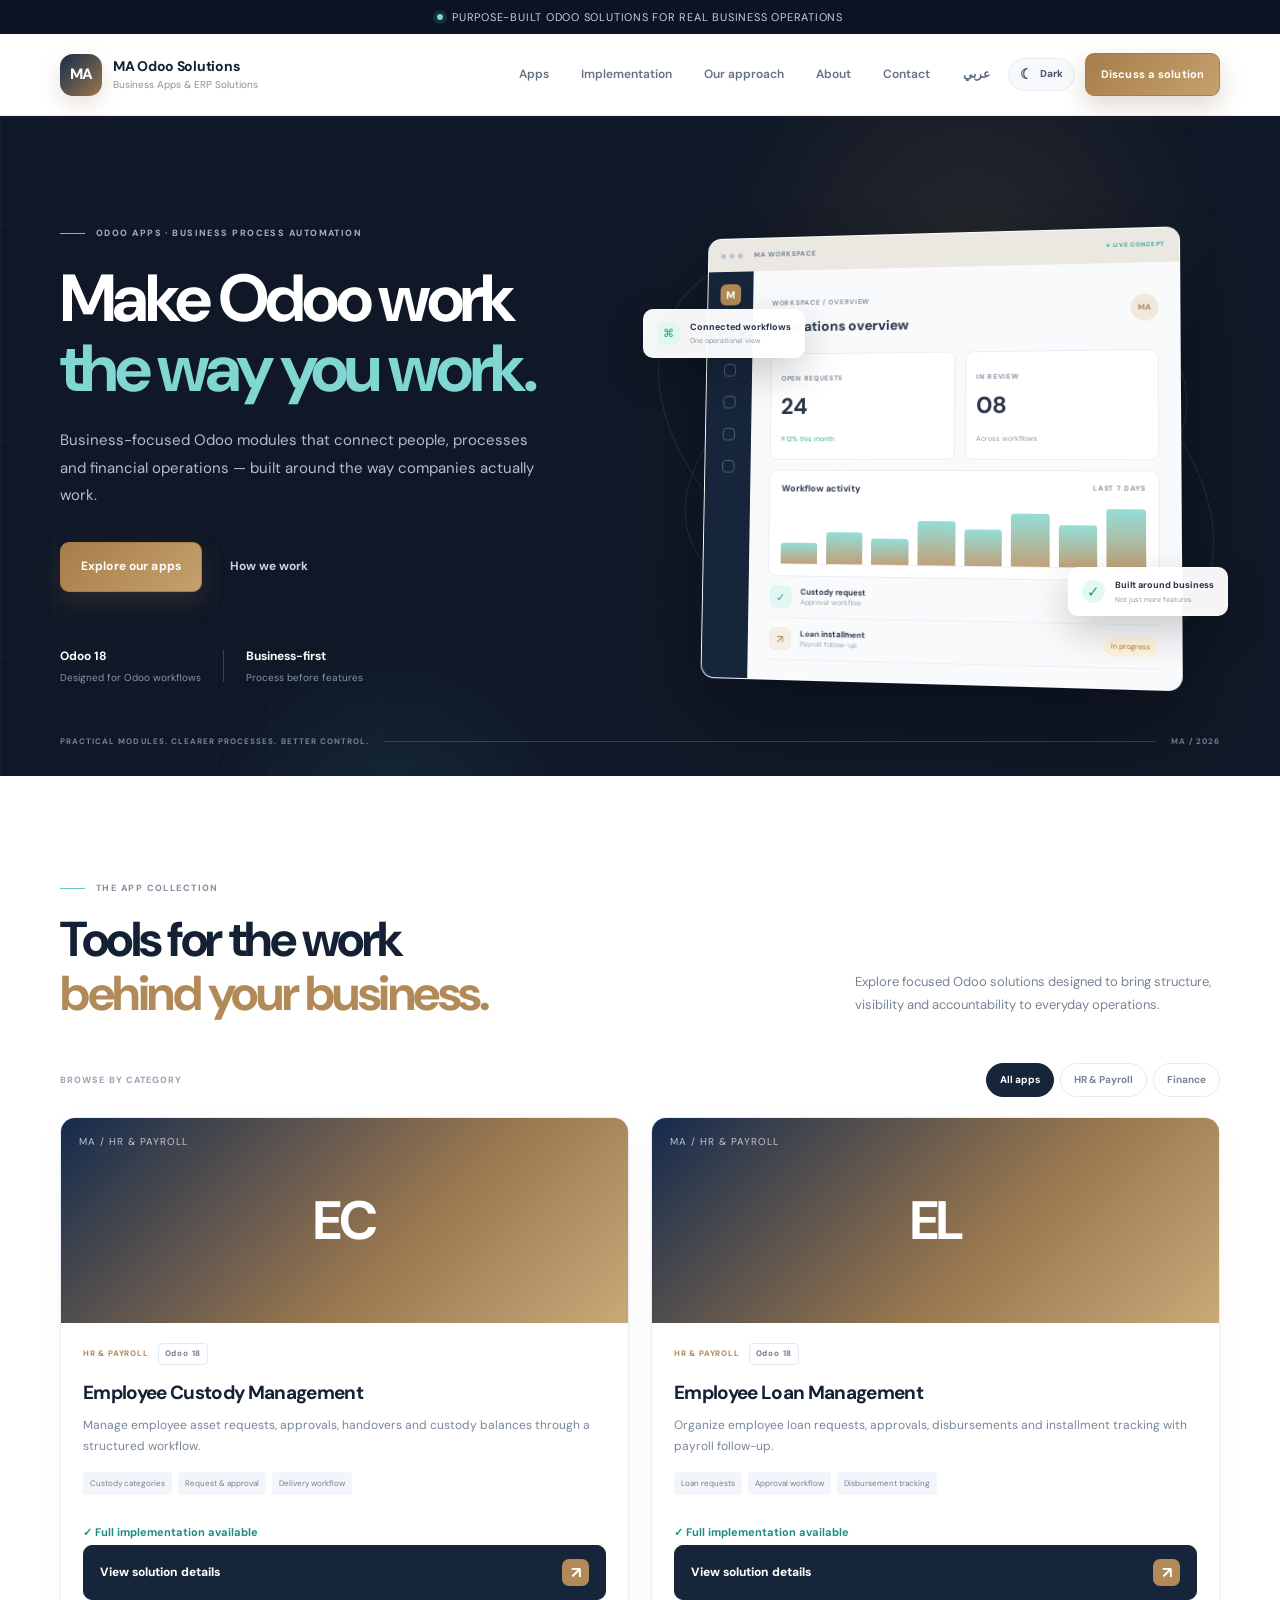
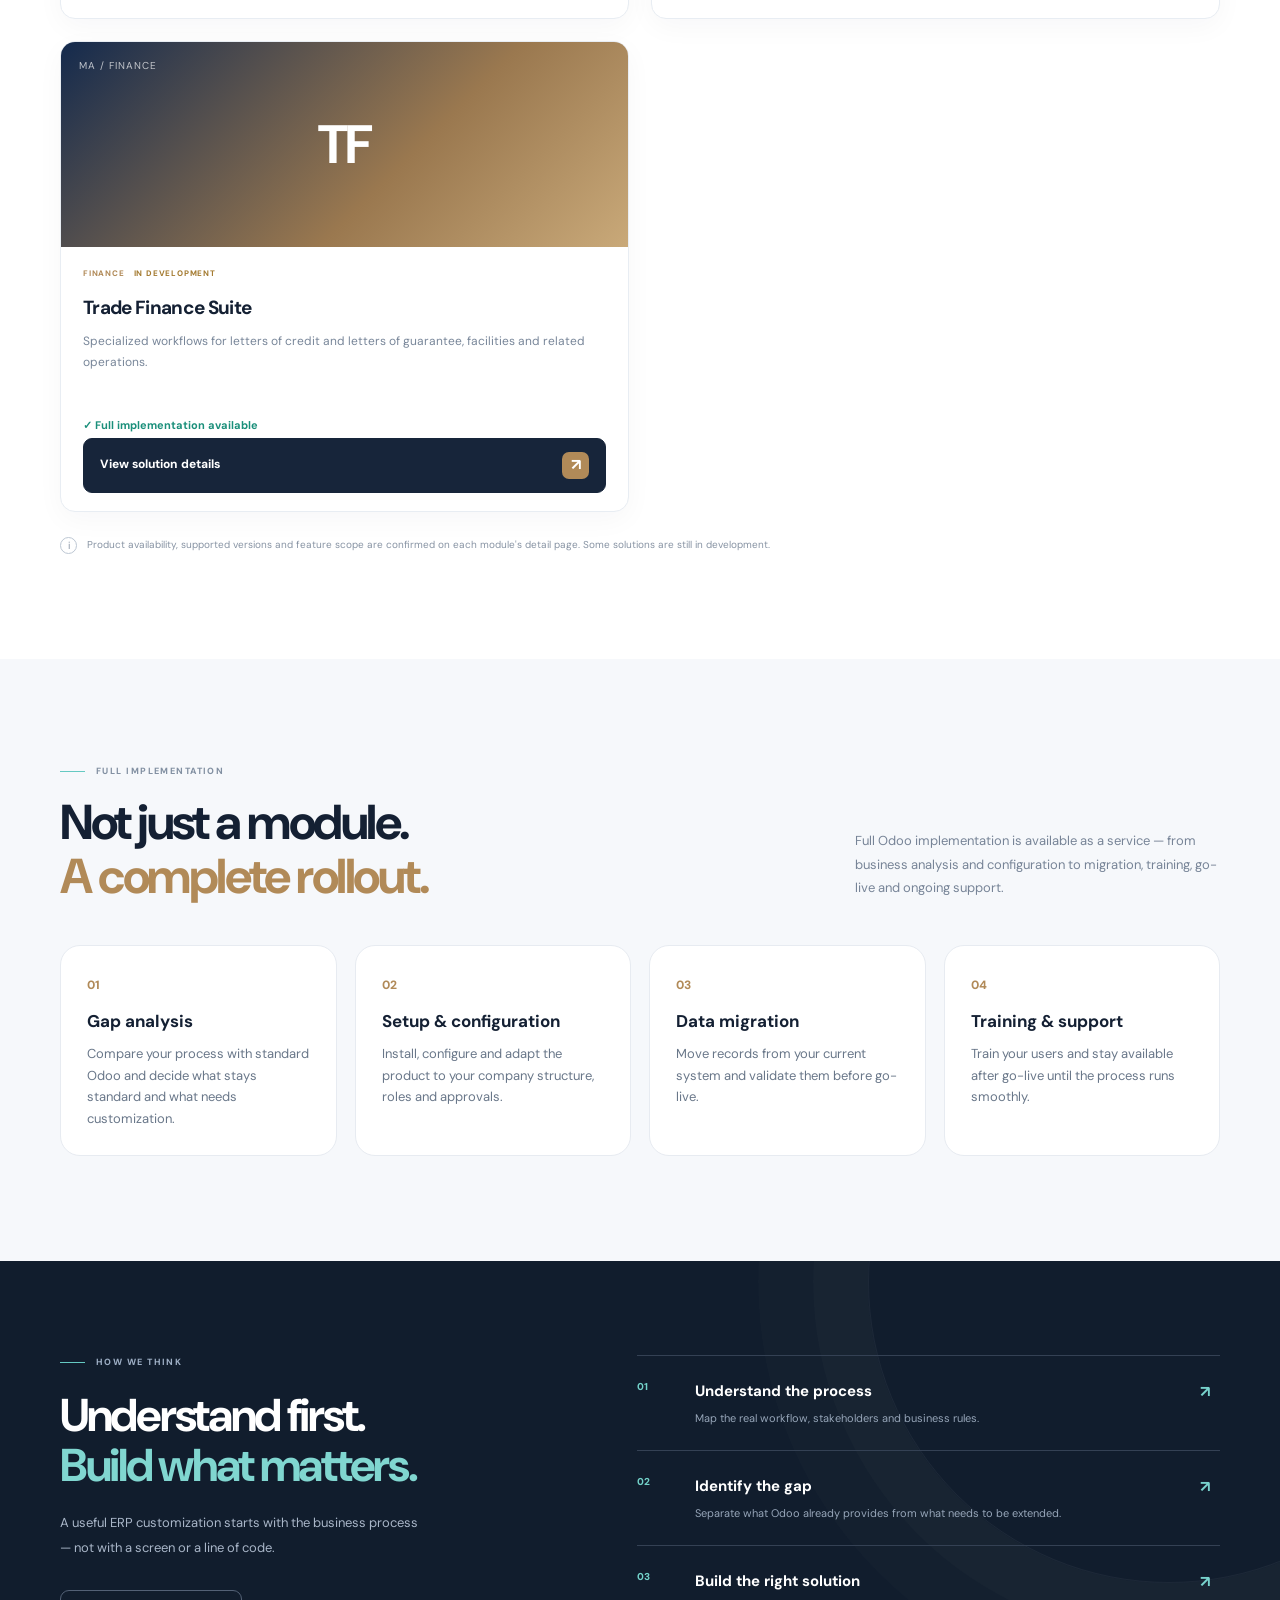
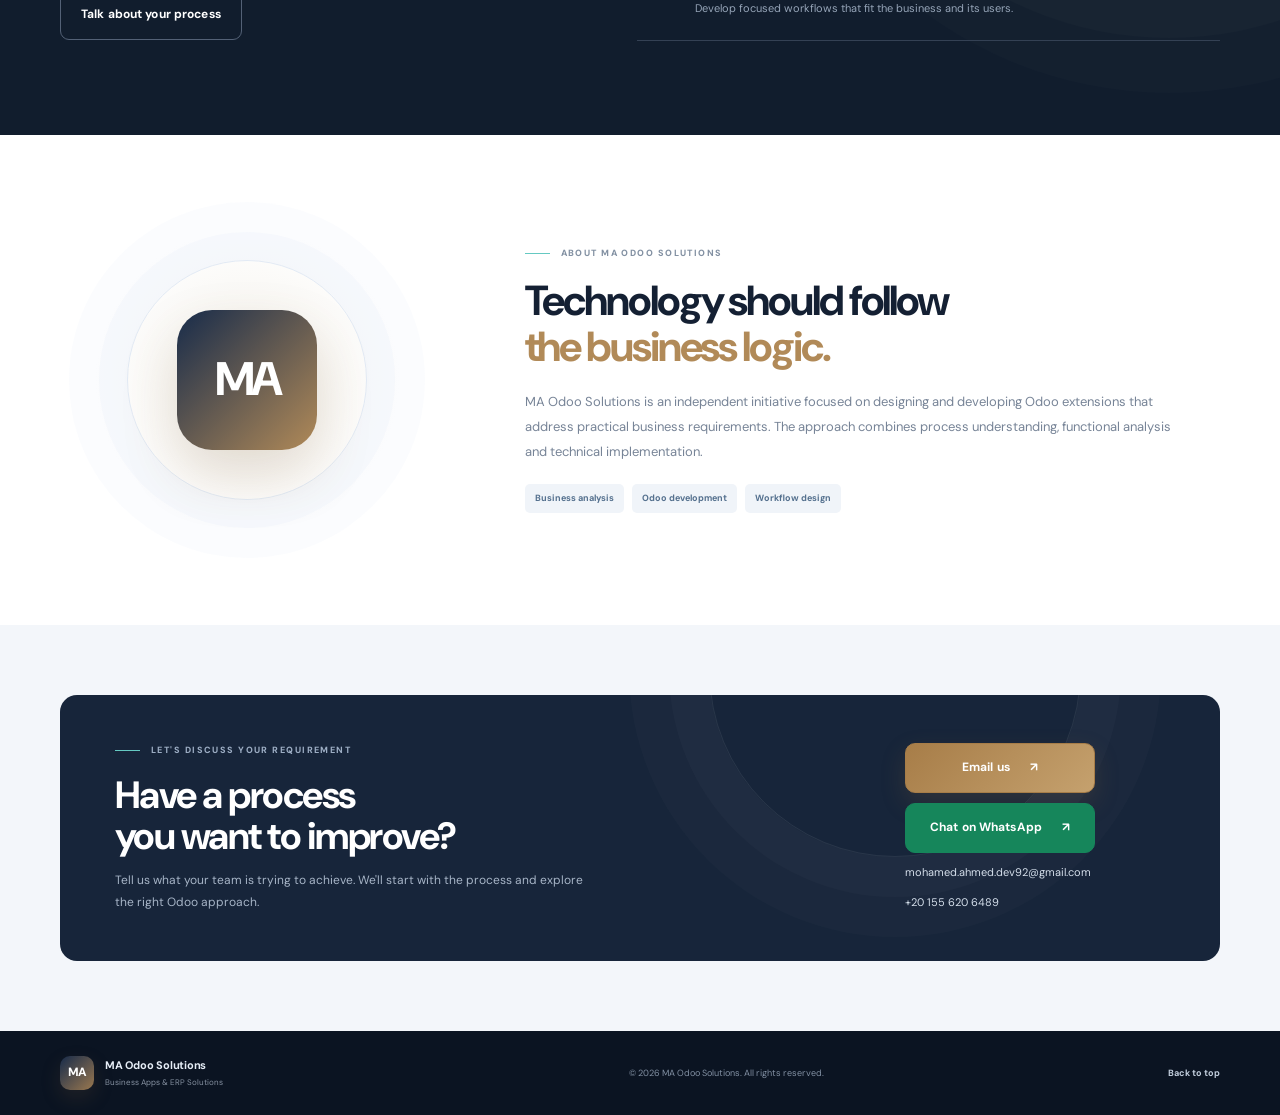
==== commit 274b5bcb: "Add files via upload" ====
--- a/index.html
+++ b/index.html
@@ -9,8 +9,8 @@
   <link rel="preconnect" href="https://fonts.googleapis.com">
   <link rel="preconnect" href="https://fonts.gstatic.com" crossorigin>
   <link href="https://fonts.googleapis.com/css2?family=DM+Sans:wght@400;500;600;700;800&family=Cairo:wght@400;500;600;700;800&display=swap" rel="stylesheet">
-  <link rel="stylesheet" href="assets/styles.css">
-  <link rel="stylesheet" href="assets/extra.css">
+  <link rel="stylesheet" href="assets/styles.css?v=4">
+  <link rel="stylesheet" href="assets/extra.css?v=4">
   <!-- Google Analytics 4 -->
   <script async src="https://www.googletagmanager.com/gtag/js?id=G-KVX2WXMJ0E"></script>
   <script>
--- a/assets/styles.css
+++ b/assets/styles.css
@@ -1,11 +1,11 @@
  :root{--ink:#142033;--muted:#697789;--navy:#101827;--navy2:#17253a;--blue:#b18a58;--cyan:#75d6d0;--paper:#f6f8fb;--line:#e7ebf1;--white:#fff;--radius:20px;--shadow:0 22px 70px rgba(14,28,49,.12)}
 *{box-sizing:border-box}html{scroll-behavior:smooth}body{margin:0;font-family:"DM Sans",sans-serif;color:var(--ink);background:#fff;font-size:15px;line-height:1.65}a{color:inherit;text-decoration:none}button{font:inherit}.container{width:min(1160px,calc(100% - 48px));margin:auto}.announcement{height:34px;background:#0b1422;color:#c5d0df;display:flex;align-items:center;justify-content:center;gap:9px;font-size:11px;letter-spacing:.07em;text-transform:uppercase}.announcement-dot{width:6px;height:6px;border-radius:50%;background:#70d7ce;box-shadow:0 0 0 4px rgba(112,215,206,.12)}.site-header{height:82px;background:rgba(255,255,255,.94);border-bottom:1px solid rgba(231,235,241,.8);position:sticky;top:0;z-index:50;backdrop-filter:blur(18px)}.nav-wrap{height:100%;display:flex;align-items:center;justify-content:space-between;gap:25px}.brand{display:flex;align-items:center;gap:11px;min-width:225px}.brand-mark{width:42px;height:42px;border-radius:13px;background:linear-gradient(135deg,#172b4a,#8e6b42);display:grid;place-items:center;color:#fff;font-weight:800;font-size:15px;letter-spacing:-.07em;box-shadow:0 8px 20px rgba(54,99,210,.22)}.brand-copy{display:flex;flex-direction:column;line-height:1.25}.brand-copy strong{font-size:14px;letter-spacing:-.02em}.brand-copy small{font-size:10px;color:#8792a2;margin-top:4px}.main-nav{display:flex;align-items:center;gap:32px;margin-left:auto}.main-nav a{font-size:12px;color:#657184;font-weight:600;transition:.2s}.main-nav a:hover,.text-link:hover{color:var(--blue)}.nav-actions{display:flex;align-items:center;gap:14px}.lang-switch{border:0;background:transparent;color:#58677a;font-weight:700;font-size:12px;cursor:pointer;padding:8px}.button{display:inline-flex;align-items:center;justify-content:center;gap:20px;padding:14px 20px;border-radius:9px;font-size:12px;font-weight:700;transition:.2s;border:1px solid transparent}.button-primary{background:var(--blue);color:#fff;box-shadow:0 8px 20px rgba(177,138,88,.2)}.button-primary:hover{background:#967043;transform:translateY(-2px)}.button-small{padding:11px 15px;font-size:11px;gap:13px}.mobile-menu{display:none;border:0;background:transparent;font-size:22px;color:var(--ink)}
-.hero{background:var(--navy);color:#fff;position:relative;overflow:hidden;padding:95px 0 28px}.hero:before{content:"";position:absolute;inset:0;background-image:linear-gradient(rgba(255,255,255,.025) 1px,transparent 1px),linear-gradient(90deg,rgba(255,255,255,.025) 1px,transparent 1px);background-size:54px 54px;mask-image:linear-gradient(90deg,black,transparent 85%)}.hero-glow{position:absolute;border-radius:50%;filter:blur(1px);pointer-events:none}.glow-one{width:520px;height:520px;background:radial-gradient(circle,rgba(177,138,88,.14),transparent 68%);right:4%;top:-130px}.glow-two{width:400px;height:400px;background:radial-gradient(circle,rgba(73,193,184,.11),transparent 68%);left:15%;bottom:-260px}.hero-grid{position:relative;z-index:1;display:grid;grid-template-columns:1fr 1.05fr;align-items:center;gap:50px;min-height:490px}.eyebrow{display:flex;align-items:center;gap:11px;color:#9daec4;font-size:9px;font-weight:800;letter-spacing:.16em;text-transform:uppercase}.eyebrow-line{width:25px;height:1px;background:#65c9c2}.eyebrow.dark{color:#8290a2}.hero h1{font-size:clamp(44px,5.2vw,67px);line-height:1.06;letter-spacing:-.055em;margin:23px 0 22px;font-weight:700}.hero h1 em,.section h2 em,.process-section h2 em,.detail-hero h1 em{font-style:normal;color:#80d6d0}.hero-lead{color:#b1bdce;max-width:490px;font-size:15px;line-height:1.85}.hero-actions{display:flex;align-items:center;gap:28px;margin-top:32px}.text-link{font-size:12px;color:#c8d2e0;font-weight:700}.text-link span{margin-left:8px}.hero-proof{display:flex;align-items:center;gap:22px;margin-top:55px}.proof-item{display:flex;flex-direction:column;gap:3px}.proof-item strong{font-size:12px}.proof-item span{font-size:10px;color:#8795a9}.proof-divider{height:32px;width:1px;background:#344156}.hero-visual{height:430px;position:relative;display:flex;align-items:center;justify-content:center}.visual-orbit{position:absolute;border:1px solid rgba(136,164,212,.17);border-radius:50%;transform:rotate(-18deg)}.orbit-a{width:520px;height:290px}.orbit-b{width:600px;height:360px;transform:rotate(28deg)}.dashboard-window{position:relative;width:min(480px,100%);background:#f8fafc;border:1px solid rgba(255,255,255,.25);border-radius:14px;overflow:hidden;box-shadow:0 30px 90px rgba(0,0,0,.38);transform:perspective(1000px) rotateY(-7deg) rotateX(3deg)}.window-top{height:34px;background:#e9eef5;display:flex;align-items:center;padding:0 13px;gap:12px;color:#758296;font-size:7px;font-weight:800;letter-spacing:.1em}.window-dots{display:flex;gap:4px}.window-dots i{width:5px;height:5px;background:#b6c1cf;border-radius:50%}.window-status{margin-left:auto;color:#35a89f;font-size:6px}.dash-body{display:flex;min-height:300px}.dash-sidebar{width:48px;background:#17253a;display:flex;align-items:center;flex-direction:column;gap:20px;padding:13px 0}.dash-logo{width:22px;height:22px;background:#b18a58;border-radius:6px;color:white;display:grid;place-items:center;font-size:11px;font-weight:800;margin-bottom:8px}.dash-sidebar b{width:13px;height:13px;border:1px solid #687a93;border-radius:4px;opacity:.7}.dash-main{padding:19px 20px;flex:1;color:#27364a}.dash-heading{display:flex;justify-content:space-between;align-items:center}.dash-heading small,.metric small,.chart-head small,.asset-card small,.art-stat-row small,.loan-summary small{font-size:7px;letter-spacing:.1em;color:#8996a7;font-weight:800}.dash-heading h3{font-size:14px;margin:3px 0 0}.avatar{width:27px;height:27px;border-radius:50%;background:#f1e8dc;color:#b18a58;display:grid;place-items:center;font-size:8px;font-weight:800}.metric-row{display:grid;grid-template-columns:1fr 1fr;gap:10px;margin-top:16px}.metric{background:#fff;border:1px solid #e9edf3;border-radius:8px;padding:10px}.metric strong{display:block;font-size:23px;line-height:1.3;margin:4px 0}.metric-up,.metric-neutral{font-size:7px;color:#2eaa94}.metric-neutral{color:#8996a7}.chart-card{background:#fff;border:1px solid #e9edf3;border-radius:8px;padding:11px 12px;margin-top:10px}.chart-head{display:flex;justify-content:space-between;font-size:9px}.chart-bars{height:60px;display:flex;align-items:end;gap:9px;margin-top:9px;border-bottom:1px solid #edf0f5}.chart-bars i{display:block;flex:1;border-radius:3px 3px 0 0;background:linear-gradient(#79d5cf,#b18a58);opacity:.8}.task-row{display:flex;align-items:center;gap:9px;padding:9px 2px;border-bottom:1px solid #edf0f5}.task-icon,.chip-icon{width:23px;height:23px;background:#e1f7f1;color:#239b85;border-radius:7px;display:grid;place-items:center;font-size:11px}.task-purple{background:#f4eee4;color:#9a784f}.task-row span:nth-child(2){display:flex;flex-direction:column;line-height:1.35}.task-row b{font-size:8px}.task-row small{font-size:7px;color:#95a0af}.task-row em{font-style:normal;margin-left:auto;font-size:7px;color:#269c87;background:#e9f8f4;padding:4px 7px;border-radius:20px}.task-row em.pending{color:#a77a25;background:#fff5df}.floating-chip{position:absolute;background:rgba(255,255,255,.96);color:#243248;border:1px solid rgba(255,255,255,.55);box-shadow:0 15px 40px rgba(0,0,0,.2);border-radius:10px;padding:11px 13px;display:flex;align-items:center;gap:10px}.floating-chip span:nth-child(2){display:flex;flex-direction:column;line-height:1.35}.floating-chip b{font-size:9px}.floating-chip small{font-size:7px;color:#8b97a8;margin-top:3px}.chip-left{left:-8px;top:68px}.chip-right{right:-8px;bottom:55px}.chip-check{width:23px;height:23px;border-radius:50%;background:#e4f8f2;color:#1b9b81;display:grid;place-items:center}.hero-bottom{position:relative;display:flex;align-items:center;gap:15px;margin-top:34px;color:#748399;font-size:8px;font-weight:700;letter-spacing:.13em}.hero-bottom-line{height:1px;background:#344156;flex:1}
-.section{padding:105px 0}.section-heading{display:flex;justify-content:space-between;align-items:end;gap:40px;margin-bottom:42px}.section h2,.process-section h2,.about-copy h2{font-size:clamp(35px,4vw,49px);line-height:1.1;letter-spacing:-.05em;margin:17px 0 0}.section h2 em,.about-copy h2 em{color:#b18a58}.section-heading>p{max-width:365px;color:#778497;font-size:13px;line-height:1.8;margin:0 0 4px}.filter-row{display:flex;align-items:center;justify-content:space-between;margin-bottom:20px}.filter-row>span{font-size:9px;color:#9aa4b2;letter-spacing:.12em;font-weight:800}.filters{display:flex;gap:6px}.filter{border:1px solid #e7ebf1;background:white;border-radius:30px;padding:8px 13px;color:#778497;font-size:10px;font-weight:700;cursor:pointer}.filter.active,.filter:hover{background:#17253a;border-color:#17253a;color:white}.app-grid{display:grid;grid-template-columns:repeat(2,1fr);gap:22px}.app-card{border:1px solid #e8edf3;border-radius:15px;overflow:hidden;background:#fff;transition:.25s}.app-card:hover{transform:translateY(-5px);box-shadow:var(--shadow);border-color:#d9e1ec}.app-art{height:205px;position:relative;overflow:hidden;padding:18px 22px;background:#eaf0fa}.art-top{display:flex;justify-content:space-between;color:#8190a4;font-size:8px;font-weight:800;letter-spacing:.12em}.art-dots{letter-spacing:3px}.custody-art{background:radial-gradient(circle at 80% 20%,#e4f8f5,transparent 35%),linear-gradient(135deg,#f1eee8,#f5f8fc)}.asset-card{position:relative;margin:24px auto 0;width:78%;background:rgba(255,255,255,.92);border:1px solid #e3eaf2;border-radius:10px;padding:13px;display:flex;align-items:center;gap:10px;box-shadow:0 12px 25px rgba(48,70,105,.08)}.asset-icon{width:34px;height:34px;border-radius:9px;background:#f1e8dc;color:#b18a58;display:grid;place-items:center;font-size:17px}.asset-card>div:nth-child(2){display:flex;flex-direction:column;line-height:1.3}.asset-card b{font-size:11px;color:#26364c}.status-pill{margin-left:auto;border-radius:20px;background:#e6f7f1;color:#29947d;font-size:7px;padding:5px 7px}.art-stat-row{display:flex;justify-content:space-between;align-items:end;width:78%;margin:16px auto 0}.art-stat-row>div:first-child{display:flex;flex-direction:column}.art-stat-row b{font-size:20px;color:#25364c}.mini-bars{display:flex;gap:4px;align-items:end;height:25px}.mini-bars i{width:6px;background:#7dcfc9;border-radius:2px 2px 0 0;height:45%}.mini-bars i:nth-child(2){height:65%}.mini-bars i:nth-child(3){height:50%}.mini-bars i:nth-child(4){height:85%}.mini-bars i:nth-child(5){height:70%}.mini-bars i:nth-child(6){height:100%;background:#b18a58}.art-lines{display:flex;gap:7px;width:78%;margin:12px auto}.art-lines i{height:4px;border-radius:5px;background:#d8e1ed;flex:1}.loan-art{background:radial-gradient(circle at 20% 80%,#f1e8dc,transparent 40%),linear-gradient(135deg,#eff1fb,#f6f8fc)}.loan-summary{width:75%;margin:17px auto 0;background:#fff;border:1px solid #e7eaf2;border-radius:10px;padding:12px 15px;box-shadow:0 10px 24px rgba(42,56,92,.06)}.loan-amount{font-size:22px;font-weight:800;letter-spacing:-.04em;color:#28364b;margin:3px 0 10px}.loan-progress{height:6px;background:#edf0f6;border-radius:10px;overflow:hidden}.loan-progress span{display:block;width:60%;height:100%;background:linear-gradient(90deg,#b18a58,#76d4cc);border-radius:10px}.loan-foot{display:flex;justify-content:space-between;color:#929eae;font-size:8px;margin-top:6px}.loan-foot b{color:#b18a58}.installment{width:75%;margin:8px auto 0;display:flex;align-items:center;gap:8px;background:rgba(255,255,255,.9);border:1px solid #e9edf3;border-radius:7px;padding:7px 9px}.installment>span:nth-child(2){display:flex;flex-direction:column;line-height:1.25}.installment b{font-size:8px;color:#334257}.installment small{font-size:7px;color:#99a3b0}.installment strong{margin-left:auto;font-size:7px;color:#269b83}.installment.muted strong{color:#ad842e}.installment-check,.installment-clock{width:18px;height:18px;border-radius:6px;background:#e4f8f1;color:#29977e;display:grid;place-items:center;font-size:10px}.installment-clock{background:#fff3dd;color:#ae842f}.trade-art{background:linear-gradient(135deg,#e8eff9,#f3f6fb);display:flex;flex-direction:column;align-items:center;justify-content:center}.trade-symbol{font-size:54px;color:#b18a58;line-height:1}.trade-label,.trade-caption{font-size:8px;letter-spacing:.16em;color:#8391a4;font-weight:800}.trade-box{display:flex;gap:12px;margin:10px}.trade-box span{width:56px;height:40px;background:#fff;border:1px solid #dfe7f1;border-radius:8px;display:grid;place-items:center;color:#354a69;font-size:14px;font-weight:800;box-shadow:0 5px 12px #dce4f0}.accounting-art{background:linear-gradient(135deg,#e9f4f3,#f4f7fa);padding:23px 30px}.ledger-head{display:flex;justify-content:space-between;color:#708397;font-size:8px;font-weight:800;letter-spacing:.12em}.ledger-head b{font-size:18px;color:#b18a58}.ledger-row{height:25px;border-bottom:1px solid #dce6e9;display:flex;align-items:center;gap:12px}.ledger-row i{width:13px;height:13px;background:#d1e7e4;border-radius:4px}.ledger-row span{width:42%;height:5px;background:#d5e0e6;border-radius:8px}.ledger-row b{margin-left:auto;width:34px;height:5px;background:#c1d9d7;border-radius:8px}.ledger-total{display:flex;justify-content:space-between;align-items:center;margin-top:14px;color:#7b8b9d;font-size:8px}.ledger-total strong{color:#368d82;font-size:12px}.app-card-body{padding:20px 22px 18px}.app-meta{display:flex;align-items:center;gap:9px}.category-tag,.version-tag,.status-coming{font-size:8px;letter-spacing:.1em;font-weight:800;color:#718197}.category-tag{color:#b18a58}.version-tag{border:1px solid #e5eaf1;border-radius:4px;padding:3px 6px}.status-coming{color:#a47b31}.app-card h3{font-size:19px;letter-spacing:-.035em;margin:12px 0 7px}.app-card-body p{color:#788699;font-size:12px;line-height:1.75;margin:0;min-height:43px}.feature-chips{display:flex;gap:6px;flex-wrap:wrap;margin:14px 0}.feature-chips span{font-size:8px;color:#718095;background:#f2f5f9;border-radius:4px;padding:5px 7px}.card-link{border-top:1px solid #edf0f4;display:flex;justify-content:space-between;align-items:center;padding-top:13px;font-size:11px;font-weight:800;color:#31425b}.card-link b{font-size:17px;color:#b18a58}.card-note{display:block;border-top:1px solid #edf0f4;padding-top:12px;font-size:10px;color:#8c98a7}.apps-footnote{display:flex;gap:10px;align-items:start;margin-top:25px;color:#8793a3;font-size:10px;max-width:780px}.footnote-icon{width:17px;height:17px;flex:0 0 17px;border:1px solid #bdc7d3;border-radius:50%;display:grid;place-items:center;font-size:10px}
+.hero{background:var(--navy);color:#fff;position:relative;overflow:hidden;padding:95px 0 28px}.hero:before{content:"";position:absolute;inset:0;background-image:linear-gradient(rgba(255,255,255,.025) 1px,transparent 1px),linear-gradient(90deg,rgba(255,255,255,.025) 1px,transparent 1px);background-size:54px 54px;mask-image:linear-gradient(90deg,black,transparent 85%)}.hero-glow{position:absolute;border-radius:50%;filter:blur(1px);pointer-events:none}.glow-one{width:520px;height:520px;background:radial-gradient(circle,rgba(177,138,88,.14),transparent 68%);right:4%;top:-130px}.glow-two{width:400px;height:400px;background:radial-gradient(circle,rgba(73,193,184,.11),transparent 68%);left:15%;bottom:-260px}.hero-grid{position:relative;z-index:1;display:grid;grid-template-columns:1fr 1.05fr;align-items:center;gap:50px;min-height:490px}.eyebrow{display:flex;align-items:center;gap:11px;color:#9daec4;font-size:9px;font-weight:800;letter-spacing:.16em;text-transform:uppercase}.eyebrow-line{width:25px;height:1px;background:#65c9c2}.eyebrow.dark{color:#8290a2}.hero h1{font-size:clamp(44px,5.2vw,67px);line-height:1.06;letter-spacing:-.055em;margin:23px 0 22px;font-weight:700}.hero h1 em,.section h2 em,.process-section h2 em,.detail-hero h1 em{font-style:normal;color:#80d6d0}.hero-lead{color:#b1bdce;max-width:490px;font-size:15px;line-height:1.85}.hero-actions{display:flex;align-items:center;gap:28px;margin-top:32px}.text-link{font-size:12px;color:#c8d2e0;font-weight:700}.text-link span{margin-left:8px}.hero-proof{display:flex;align-items:center;gap:22px;margin-top:55px}.proof-item{display:flex;flex-direction:column;gap:3px}.proof-item strong{font-size:12px}.proof-item span{font-size:10px;color:#8795a9}.proof-divider{height:32px;width:1px;background:#344156}.hero-visual{height:430px;position:relative;display:flex;align-items:center;justify-content:center}.visual-orbit{position:absolute;border:1px solid rgba(136,164,212,.17);border-radius:50%;transform:rotate(-18deg)}.orbit-a{width:520px;height:290px}.orbit-b{width:600px;height:360px;transform:rotate(28deg)}.dashboard-window{position:relative;width:min(480px,100%);background:#f8fafc;border:1px solid rgba(255,255,255,.25);border-radius:14px;overflow:hidden;box-shadow:0 30px 90px rgba(0,0,0,.38);transform:perspective(1000px) rotateY(-7deg) rotateX(3deg)}.window-top{height:34px;background:#ebe8e1;display:flex;align-items:center;padding:0 13px;gap:12px;color:#758296;font-size:7px;font-weight:800;letter-spacing:.1em}.window-dots{display:flex;gap:4px}.window-dots i{width:5px;height:5px;background:#b6c1cf;border-radius:50%}.window-status{margin-left:auto;color:#35a89f;font-size:6px}.dash-body{display:flex;min-height:300px}.dash-sidebar{width:48px;background:#17253a;display:flex;align-items:center;flex-direction:column;gap:20px;padding:13px 0}.dash-logo{width:22px;height:22px;background:#b18a58;border-radius:6px;color:white;display:grid;place-items:center;font-size:11px;font-weight:800;margin-bottom:8px}.dash-sidebar b{width:13px;height:13px;border:1px solid #687a93;border-radius:4px;opacity:.7}.dash-main{padding:19px 20px;flex:1;color:#27364a}.dash-heading{display:flex;justify-content:space-between;align-items:center}.dash-heading small,.metric small,.chart-head small,.asset-card small,.art-stat-row small,.loan-summary small{font-size:7px;letter-spacing:.1em;color:#8996a7;font-weight:800}.dash-heading h3{font-size:14px;margin:3px 0 0}.avatar{width:27px;height:27px;border-radius:50%;background:#f1e8dc;color:#b18a58;display:grid;place-items:center;font-size:8px;font-weight:800}.metric-row{display:grid;grid-template-columns:1fr 1fr;gap:10px;margin-top:16px}.metric{background:#fff;border:1px solid #e9edf3;border-radius:8px;padding:10px}.metric strong{display:block;font-size:23px;line-height:1.3;margin:4px 0}.metric-up,.metric-neutral{font-size:7px;color:#2eaa94}.metric-neutral{color:#8996a7}.chart-card{background:#fff;border:1px solid #e9edf3;border-radius:8px;padding:11px 12px;margin-top:10px}.chart-head{display:flex;justify-content:space-between;font-size:9px}.chart-bars{height:60px;display:flex;align-items:end;gap:9px;margin-top:9px;border-bottom:1px solid #edf0f5}.chart-bars i{display:block;flex:1;border-radius:3px 3px 0 0;background:linear-gradient(#79d5cf,#b18a58);opacity:.8}.task-row{display:flex;align-items:center;gap:9px;padding:9px 2px;border-bottom:1px solid #edf0f5}.task-icon,.chip-icon{width:23px;height:23px;background:#e1f7f1;color:#239b85;border-radius:7px;display:grid;place-items:center;font-size:11px}.task-purple{background:#f4eee4;color:#9a784f}.task-row span:nth-child(2){display:flex;flex-direction:column;line-height:1.35}.task-row b{font-size:8px}.task-row small{font-size:7px;color:#95a0af}.task-row em{font-style:normal;margin-left:auto;font-size:7px;color:#269c87;background:#e9f8f4;padding:4px 7px;border-radius:20px}.task-row em.pending{color:#a77a25;background:#fff5df}.floating-chip{position:absolute;background:rgba(255,255,255,.96);color:#243248;border:1px solid rgba(255,255,255,.55);box-shadow:0 15px 40px rgba(0,0,0,.2);border-radius:10px;padding:11px 13px;display:flex;align-items:center;gap:10px}.floating-chip span:nth-child(2){display:flex;flex-direction:column;line-height:1.35}.floating-chip b{font-size:9px}.floating-chip small{font-size:7px;color:#8b97a8;margin-top:3px}.chip-left{left:-8px;top:68px}.chip-right{right:-8px;bottom:55px}.chip-check{width:23px;height:23px;border-radius:50%;background:#e4f8f2;color:#1b9b81;display:grid;place-items:center}.hero-bottom{position:relative;display:flex;align-items:center;gap:15px;margin-top:34px;color:#748399;font-size:8px;font-weight:700;letter-spacing:.13em}.hero-bottom-line{height:1px;background:#344156;flex:1}
+.section{padding:105px 0}.section-heading{display:flex;justify-content:space-between;align-items:end;gap:40px;margin-bottom:42px}.section h2,.process-section h2,.about-copy h2{font-size:clamp(35px,4vw,49px);line-height:1.1;letter-spacing:-.05em;margin:17px 0 0}.section h2 em,.about-copy h2 em{color:#b18a58}.section-heading>p{max-width:365px;color:#778497;font-size:13px;line-height:1.8;margin:0 0 4px}.filter-row{display:flex;align-items:center;justify-content:space-between;margin-bottom:20px}.filter-row>span{font-size:9px;color:#9aa4b2;letter-spacing:.12em;font-weight:800}.filters{display:flex;gap:6px}.filter{border:1px solid #e7ebf1;background:white;border-radius:30px;padding:8px 13px;color:#778497;font-size:10px;font-weight:700;cursor:pointer}.filter.active,.filter:hover{background:#17253a;border-color:#17253a;color:white}.app-grid{display:grid;grid-template-columns:repeat(2,1fr);gap:22px}.app-card{border:1px solid #e8edf3;border-radius:15px;overflow:hidden;background:#fff;transition:.25s}.app-card:hover{transform:translateY(-5px);box-shadow:var(--shadow);border-color:#d9e1ec}.app-art{height:205px;position:relative;overflow:hidden;padding:18px 22px;background:#f1eee8}.art-top{display:flex;justify-content:space-between;color:#8190a4;font-size:8px;font-weight:800;letter-spacing:.12em}.art-dots{letter-spacing:3px}.custody-art{background:radial-gradient(circle at 80% 20%,#e4f8f5,transparent 35%),linear-gradient(135deg,#f1eee8,#f7f5f0)}.asset-card{position:relative;margin:24px auto 0;width:78%;background:rgba(255,255,255,.92);border:1px solid #e3eaf2;border-radius:10px;padding:13px;display:flex;align-items:center;gap:10px;box-shadow:0 12px 25px rgba(48,70,105,.08)}.asset-icon{width:34px;height:34px;border-radius:9px;background:#f1e8dc;color:#b18a58;display:grid;place-items:center;font-size:17px}.asset-card>div:nth-child(2){display:flex;flex-direction:column;line-height:1.3}.asset-card b{font-size:11px;color:#26364c}.status-pill{margin-left:auto;border-radius:20px;background:#e6f7f1;color:#29947d;font-size:7px;padding:5px 7px}.art-stat-row{display:flex;justify-content:space-between;align-items:end;width:78%;margin:16px auto 0}.art-stat-row>div:first-child{display:flex;flex-direction:column}.art-stat-row b{font-size:20px;color:#25364c}.mini-bars{display:flex;gap:4px;align-items:end;height:25px}.mini-bars i{width:6px;background:#7dcfc9;border-radius:2px 2px 0 0;height:45%}.mini-bars i:nth-child(2){height:65%}.mini-bars i:nth-child(3){height:50%}.mini-bars i:nth-child(4){height:85%}.mini-bars i:nth-child(5){height:70%}.mini-bars i:nth-child(6){height:100%;background:#b18a58}.art-lines{display:flex;gap:7px;width:78%;margin:12px auto}.art-lines i{height:4px;border-radius:5px;background:#d8e1ed;flex:1}.loan-art{background:radial-gradient(circle at 20% 80%,#f1e8dc,transparent 40%),linear-gradient(135deg,#f3f0ea,#f6f8fc)}.loan-summary{width:75%;margin:17px auto 0;background:#fff;border:1px solid #e7eaf2;border-radius:10px;padding:12px 15px;box-shadow:0 10px 24px rgba(42,56,92,.06)}.loan-amount{font-size:22px;font-weight:800;letter-spacing:-.04em;color:#28364b;margin:3px 0 10px}.loan-progress{height:6px;background:#edf0f6;border-radius:10px;overflow:hidden}.loan-progress span{display:block;width:60%;height:100%;background:linear-gradient(90deg,#b18a58,#76d4cc);border-radius:10px}.loan-foot{display:flex;justify-content:space-between;color:#929eae;font-size:8px;margin-top:6px}.loan-foot b{color:#b18a58}.installment{width:75%;margin:8px auto 0;display:flex;align-items:center;gap:8px;background:rgba(255,255,255,.9);border:1px solid #e9edf3;border-radius:7px;padding:7px 9px}.installment>span:nth-child(2){display:flex;flex-direction:column;line-height:1.25}.installment b{font-size:8px;color:#334257}.installment small{font-size:7px;color:#99a3b0}.installment strong{margin-left:auto;font-size:7px;color:#269b83}.installment.muted strong{color:#ad842e}.installment-check,.installment-clock{width:18px;height:18px;border-radius:6px;background:#e4f8f1;color:#29977e;display:grid;place-items:center;font-size:10px}.installment-clock{background:#fff3dd;color:#ae842f}.trade-art{background:linear-gradient(135deg,#f0eee8,#f3f6fb);display:flex;flex-direction:column;align-items:center;justify-content:center}.trade-symbol{font-size:54px;color:#b18a58;line-height:1}.trade-label,.trade-caption{font-size:8px;letter-spacing:.16em;color:#8391a4;font-weight:800}.trade-box{display:flex;gap:12px;margin:10px}.trade-box span{width:56px;height:40px;background:#fff;border:1px solid #dfe7f1;border-radius:8px;display:grid;place-items:center;color:#354a69;font-size:14px;font-weight:800;box-shadow:0 5px 12px #dce4f0}.accounting-art{background:linear-gradient(135deg,#e9f4f3,#f4f7fa);padding:23px 30px}.ledger-head{display:flex;justify-content:space-between;color:#708397;font-size:8px;font-weight:800;letter-spacing:.12em}.ledger-head b{font-size:18px;color:#b18a58}.ledger-row{height:25px;border-bottom:1px solid #dce6e9;display:flex;align-items:center;gap:12px}.ledger-row i{width:13px;height:13px;background:#d1e7e4;border-radius:4px}.ledger-row span{width:42%;height:5px;background:#d5e0e6;border-radius:8px}.ledger-row b{margin-left:auto;width:34px;height:5px;background:#c1d9d7;border-radius:8px}.ledger-total{display:flex;justify-content:space-between;align-items:center;margin-top:14px;color:#7b8b9d;font-size:8px}.ledger-total strong{color:#368d82;font-size:12px}.app-card-body{padding:20px 22px 18px}.app-meta{display:flex;align-items:center;gap:9px}.category-tag,.version-tag,.status-coming{font-size:8px;letter-spacing:.1em;font-weight:800;color:#718197}.category-tag{color:#b18a58}.version-tag{border:1px solid #e5eaf1;border-radius:4px;padding:3px 6px}.status-coming{color:#a47b31}.app-card h3{font-size:19px;letter-spacing:-.035em;margin:12px 0 7px}.app-card-body p{color:#788699;font-size:12px;line-height:1.75;margin:0;min-height:43px}.feature-chips{display:flex;gap:6px;flex-wrap:wrap;margin:14px 0}.feature-chips span{font-size:8px;color:#718095;background:#f2f5f9;border-radius:4px;padding:5px 7px}.card-link{border-top:1px solid #edf0f4;display:flex;justify-content:space-between;align-items:center;padding-top:13px;font-size:11px;font-weight:800;color:#31425b}.card-link b{font-size:17px;color:#b18a58}.card-note{display:block;border-top:1px solid #edf0f4;padding-top:12px;font-size:10px;color:#8c98a7}.apps-footnote{display:flex;gap:10px;align-items:start;margin-top:25px;color:#8793a3;font-size:10px;max-width:780px}.footnote-icon{width:17px;height:17px;flex:0 0 17px;border:1px solid #bdc7d3;border-radius:50%;display:grid;place-items:center;font-size:10px}
 .process-section{background:#111d2d;color:white;padding:94px 0;position:relative;overflow:hidden}.process-section:after{content:"";position:absolute;width:600px;height:600px;border:1px solid rgba(255,255,255,.05);border-radius:50%;right:-190px;top:-280px;box-shadow:0 0 0 55px rgba(255,255,255,.015),0 0 0 110px rgba(255,255,255,.012)}.process-grid{display:grid;grid-template-columns:.9fr 1.1fr;gap:100px;position:relative;z-index:1}.process-section h2{font-size:46px;margin:20px 0}.process-lead{color:#a9b6c8;font-size:13px;line-height:1.9;max-width:370px;margin-bottom:30px}.button-outline-light{border-color:#536176;color:#fff}.button-outline-light:hover{background:#fff;color:#152238}.process-steps{border-top:1px solid #344154}.process-step{display:grid;grid-template-columns:40px 1fr 20px;gap:18px;align-items:start;padding:23px 0;border-bottom:1px solid #344154}.process-step>span{color:#73d2ca;font-size:10px;font-weight:800}.process-step h3{font-size:15px;margin:0 0 5px}.process-step p{font-size:11px;color:#96a5b8;margin:0}.process-step>b{color:#78d3cd;font-size:16px}
-.about-grid{display:grid;grid-template-columns:.7fr 1.3fr;gap:90px;align-items:center}.about-mark{height:280px;position:relative;display:grid;place-items:center;background:radial-gradient(circle,#f0f5ff,transparent 65%)}.about-mark>span{width:140px;height:140px;display:grid;place-items:center;border-radius:35px;background:linear-gradient(135deg,#172b4a,#b18a58);color:#fff;font-size:47px;font-weight:800;letter-spacing:-.09em;box-shadow:0 25px 55px rgba(126,96,58,.18);z-index:1}.about-ring{position:absolute;width:240px;height:240px;border:1px solid #e2eaf5;border-radius:50%;box-shadow:0 0 0 28px rgba(234,240,250,.35),0 0 0 58px rgba(234,240,250,.2)}.about-copy h2{font-size:42px}.about-copy>p{max-width:650px;color:#778497;font-size:13px;line-height:1.9;margin:20px 0}.about-values{display:flex;gap:8px;flex-wrap:wrap}.about-values span{font-size:9px;font-weight:700;color:#54708e;background:#f0f4f9;padding:7px 10px;border-radius:5px}
+.about-grid{display:grid;grid-template-columns:.7fr 1.3fr;gap:90px;align-items:center}.about-mark{height:280px;position:relative;display:grid;place-items:center;background:radial-gradient(circle,#f3f0e9,transparent 65%)}.about-mark>span{width:140px;height:140px;display:grid;place-items:center;border-radius:35px;background:linear-gradient(135deg,#172b4a,#b18a58);color:#fff;font-size:47px;font-weight:800;letter-spacing:-.09em;box-shadow:0 25px 55px rgba(126,96,58,.18);z-index:1}.about-ring{position:absolute;width:240px;height:240px;border:1px solid #e2eaf5;border-radius:50%;box-shadow:0 0 0 28px rgba(234,240,250,.35),0 0 0 58px rgba(234,240,250,.2)}.about-copy h2{font-size:42px}.about-copy>p{max-width:650px;color:#778497;font-size:13px;line-height:1.9;margin:20px 0}.about-values{display:flex;gap:8px;flex-wrap:wrap}.about-values span{font-size:9px;font-weight:700;color:#54708e;background:#f0f4f9;padding:7px 10px;border-radius:5px}
 .contact-section{background:#f3f6fa;padding:70px 0}.contact-box{background:#17253a;color:white;border-radius:17px;padding:48px 55px;display:flex;align-items:center;justify-content:space-between;gap:40px;position:relative;overflow:hidden}.contact-box:after{content:"";position:absolute;width:370px;height:370px;border:1px solid rgba(255,255,255,.08);border-radius:50%;right:12%;top:-210px;box-shadow:0 0 0 40px rgba(255,255,255,.02),0 0 0 80px rgba(255,255,255,.015)}.contact-box>div{position:relative;z-index:1}.contact-box h2{font-size:38px;line-height:1.1;letter-spacing:-.04em;margin:17px 0 12px}.contact-box p{color:#a7b5c7;font-size:12px;max-width:470px;line-height:1.8;margin:0}.contact-actions{min-width:190px}.contact-actions p{font-size:9px;margin-top:13px;max-width:200px}.site-footer{background:#0b1422;color:#8290a3;padding:25px 0}.footer-wrap{display:flex;align-items:center;justify-content:space-between;gap:20px;font-size:9px}.footer-brand .brand-mark{width:34px;height:34px;font-size:12px;border-radius:10px}.footer-brand .brand-copy strong{color:#e6edf6;font-size:11px}.footer-brand .brand-copy small{font-size:8px}.back-top{color:#c3cfde;font-weight:700}
-.detail-hero{padding:54px 0 75px;background:linear-gradient(180deg,#f5f8fc,#fff)}.back-link{font-size:11px;color:#7e8b9d;font-weight:700}.detail-layout{display:grid;grid-template-columns:1fr .9fr;gap:80px;align-items:center;margin-top:45px}.detail-hero h1{font-size:clamp(43px,5vw,61px);line-height:1.05;letter-spacing:-.055em;margin:20px 0}.detail-hero h1 em{color:#b18a58}.detail-lead{font-size:15px;color:#718095;line-height:1.85;max-width:520px}.detail-actions{display:flex;align-items:center;gap:25px;margin-top:28px}.detail-actions .text-link{color:#617087}.detail-tags{display:flex;gap:8px;margin-top:30px;flex-wrap:wrap}.detail-tags span{font-size:9px;color:#6d7d91;background:#eef2f7;padding:7px 10px;border-radius:5px;font-weight:700}.detail-visual{height:320px;border-radius:18px;padding:25px;box-shadow:0 20px 50px rgba(39,59,94,.08);position:relative}.detail-visual .asset-card{margin-top:45px}.detail-visual .loan-summary{margin-top:30px}.concept-label{position:absolute;bottom:12px;left:0;right:0;text-align:center;font-size:7px;letter-spacing:.12em;color:#8c99a8;font-weight:800}.detail-content{padding-top:75px}.detail-content .section-heading{align-items:center}.feature-grid{display:grid;grid-template-columns:repeat(3,1fr);border-top:1px solid #e8edf3;border-left:1px solid #e8edf3}.feature-grid article{padding:25px 25px 28px;border-right:1px solid #e8edf3;border-bottom:1px solid #e8edf3;min-height:170px}.feature-number{font-size:9px;color:#b18a58;font-weight:800}.feature-grid h3{font-size:15px;margin:14px 0 7px}.feature-grid p{font-size:11px;color:#7e8b9d;line-height:1.8;margin:0}.notice{display:flex;gap:14px;background:#f4f7fb;border:1px solid #e6ebf2;padding:16px 18px;border-radius:9px;margin-top:25px;color:#718095;font-size:10px;line-height:1.8}.notice b{color:#30425c;white-space:nowrap}.detail-cta{background:#17253a;color:white;padding:40px 0}.detail-cta .container{display:flex;align-items:center;justify-content:space-between;gap:30px}.detail-cta h2{font-size:25px;margin:0 0 6px;letter-spacing:-.03em}.detail-cta p{color:#a5b2c3;font-size:11px;margin:0}
+.detail-hero{padding:54px 0 75px;background:linear-gradient(180deg,#f7f5f0,#fff)}.back-link{font-size:11px;color:#7e8b9d;font-weight:700}.detail-layout{display:grid;grid-template-columns:1fr .9fr;gap:80px;align-items:center;margin-top:45px}.detail-hero h1{font-size:clamp(43px,5vw,61px);line-height:1.05;letter-spacing:-.055em;margin:20px 0}.detail-hero h1 em{color:#b18a58}.detail-lead{font-size:15px;color:#718095;line-height:1.85;max-width:520px}.detail-actions{display:flex;align-items:center;gap:25px;margin-top:28px}.detail-actions .text-link{color:#617087}.detail-tags{display:flex;gap:8px;margin-top:30px;flex-wrap:wrap}.detail-tags span{font-size:9px;color:#6d7d91;background:#eef2f7;padding:7px 10px;border-radius:5px;font-weight:700}.detail-visual{height:320px;border-radius:18px;padding:25px;box-shadow:0 20px 50px rgba(39,59,94,.08);position:relative}.detail-visual .asset-card{margin-top:45px}.detail-visual .loan-summary{margin-top:30px}.concept-label{position:absolute;bottom:12px;left:0;right:0;text-align:center;font-size:7px;letter-spacing:.12em;color:#8c99a8;font-weight:800}.detail-content{padding-top:75px}.detail-content .section-heading{align-items:center}.feature-grid{display:grid;grid-template-columns:repeat(3,1fr);border-top:1px solid #e8edf3;border-left:1px solid #e8edf3}.feature-grid article{padding:25px 25px 28px;border-right:1px solid #e8edf3;border-bottom:1px solid #e8edf3;min-height:170px}.feature-number{font-size:9px;color:#b18a58;font-weight:800}.feature-grid h3{font-size:15px;margin:14px 0 7px}.feature-grid p{font-size:11px;color:#7e8b9d;line-height:1.8;margin:0}.notice{display:flex;gap:14px;background:#f4f7fb;border:1px solid #e6ebf2;padding:16px 18px;border-radius:9px;margin-top:25px;color:#718095;font-size:10px;line-height:1.8}.notice b{color:#30425c;white-space:nowrap}.detail-cta{background:#17253a;color:white;padding:40px 0}.detail-cta .container{display:flex;align-items:center;justify-content:space-between;gap:30px}.detail-cta h2{font-size:25px;margin:0 0 6px;letter-spacing:-.03em}.detail-cta p{color:#a5b2c3;font-size:11px;margin:0}
 .arabic{font-family:"Cairo",sans-serif}.arabic .announcement{letter-spacing:0}.arabic .eyebrow{letter-spacing:0}.arabic .hero h1,.arabic .section h2,.arabic .process-section h2,.arabic .about-copy h2,.arabic .detail-hero h1{letter-spacing:-.03em;line-height:1.35}.arabic .hero-lead,.arabic .section-heading>p,.arabic .app-card-body p,.arabic .process-lead,.arabic .about-copy>p,.arabic .contact-box p,.arabic .detail-lead{line-height:2}.arabic .hero-actions,.arabic .detail-actions{flex-direction:row}.arabic .proof-divider{margin:0 4px}.arabic .main-nav{margin-left:0;margin-right:auto}.arabic .text-link span{margin-left:0;margin-right:8px}.arabic .task-row em{margin-left:0;margin-right:auto}.arabic .installment strong{margin-left:0;margin-right:auto}.arabic .detail-visual .concept-label{letter-spacing:0}.arabic .notice{line-height:2}
 @media(max-width:900px){.hero-grid{grid-template-columns:1fr;gap:25px}.hero-copy{max-width:650px}.hero-visual{height:390px}.hero{padding-top:70px}.process-grid{gap:45px}.detail-layout{gap:35px}.about-grid{gap:40px}.main-nav{gap:18px}.brand{min-width:auto}}
 @media(max-width:680px){.container{width:min(100% - 34px,560px)}.announcement{font-size:8px;text-align:center;padding:0 10px}.site-header{height:70px}.brand-mark{width:37px;height:37px}.brand-copy strong{font-size:12px}.brand-copy small{font-size:8px}.mobile-menu{display:block;margin-left:auto}.main-nav{display:none;position:absolute;top:69px;left:0;right:0;background:#fff;padding:18px 25px;border-bottom:1px solid var(--line);box-shadow:0 12px 20px rgba(20,32,51,.08);flex-direction:column;align-items:start;gap:17px}.main-nav.open{display:flex}.nav-actions{gap:4px}.nav-actions .button{display:none}.lang-switch{padding:7px}.hero{padding:60px 0 22px}.hero h1{font-size:46px}.hero-lead{font-size:13px}.hero-proof{margin-top:35px}.hero-visual{height:310px;margin:0 -5px}.dashboard-window{width:95%;transform:none}.dash-main{padding:13px}.dash-body{min-height:260px}.chip-left{left:-2px;top:12px}.chip-right{right:-2px;bottom:5px}.floating-chip{padding:8px}.floating-chip b{font-size:8px}.floating-chip small{font-size:6px}.orbit-a{width:370px;height:230px}.orbit-b{width:410px;height:270px}.hero-bottom{font-size:7px;margin-top:25px}.section{padding:70px 0}.section-heading{display:block;margin-bottom:28px}.section-heading>p{margin-top:17px}.section h2,.process-section h2{font-size:39px}.filter-row{display:block}.filters{margin-top:12px;overflow-x:auto;padding-bottom:5px}.filter{white-space:nowrap}.app-grid{grid-template-columns:1fr;gap:16px}.app-art{height:190px}.app-card h3{font-size:18px}.process-section{padding:70px 0}.process-grid{grid-template-columns:1fr;gap:42px}.process-section h2{font-size:40px}.about-grid{grid-template-columns:1fr;gap:25px}.about-mark{height:190px}.about-mark>span{width:105px;height:105px;font-size:37px;border-radius:27px}.about-ring{width:170px;height:170px}.about-copy h2{font-size:36px}.contact-section{padding:45px 0}.contact-box{padding:32px 25px;display:block}.contact-box h2{font-size:34px}.contact-actions{margin-top:25px}.footer-wrap{flex-wrap:wrap}.footer-wrap>span{order:3;width:100%}.detail-hero{padding:35px 0 55px}.detail-layout{grid-template-columns:1fr;gap:35px;margin-top:30px}.detail-hero h1{font-size:46px}.detail-visual{height:285px}.detail-content{padding-top:55px}.feature-grid{grid-template-columns:1fr 1fr}.feature-grid article{padding:19px;min-height:160px}.notice{display:block}.notice b{display:block;margin-bottom:5px}.detail-cta .container{display:block}.detail-cta .button{margin-top:22px}.arabic .hero h1{font-size:40px}.arabic .section h2,.arabic .process-section h2,.arabic .about-copy h2{font-size:35px}}
--- a/assets/extra.css
+++ b/assets/extra.css
@@ -44,3 +44,19 @@
 .button-primary:hover{background:linear-gradient(135deg,#967043,#b18a58)}
 .brand-mark{background:linear-gradient(135deg,#172b4a,#9a784f);box-shadow:0 8px 20px rgba(126,96,58,.18)}
 :root[data-theme="dark"] .filter.active,:root[data-theme="dark"] .filter:hover{background:#8e6b42;border-color:#8e6b42}
+
+
+/* V4: remove remaining lavender casts and make module actions unmistakable */
+.app-art.custody-art,.app-art.loan-art,.app-art.trade-art,.app-art.accounting-art{background-color:#f3f0e9}
+.app-art.custody-art{background:radial-gradient(circle at 80% 20%,#e5efeb,transparent 35%),linear-gradient(135deg,#f0ece4,#f7f5f0)}
+.app-art.loan-art{background:radial-gradient(circle at 20% 80%,#eee5d8,transparent 40%),linear-gradient(135deg,#f3f0e9,#faf9f6)}
+.app-art.trade-art{background:linear-gradient(135deg,#f0ece4,#faf9f6)}
+.app-art.accounting-art{background:linear-gradient(135deg,#eaf1ed,#f7f8f5)}
+.card-link{display:flex;align-items:center;justify-content:space-between;gap:14px;width:100%;margin-top:20px;padding:13px 16px;border:1px solid #17253a;border-radius:9px;background:#17253a;color:#fff;font-size:12px;font-weight:800;transition:background .2s,border-color .2s,transform .2s,box-shadow .2s}
+.card-link b{display:grid;place-items:center;width:27px;height:27px;border-radius:7px;background:#b18a58;color:#fff;font-size:16px;line-height:1}
+.card-link:hover{background:#8e6b42;border-color:#8e6b42;color:#fff;transform:translateY(-2px);box-shadow:0 9px 20px rgba(126,96,58,.2)}
+.card-link:hover b{background:#fff;color:#8e6b42}
+.card-link:focus-visible{outline:3px solid rgba(177,138,88,.55);outline-offset:3px}
+.button-primary,.contact-actions .button-primary{background:linear-gradient(135deg,#a77d48,#c5a16e)!important;border-color:#a77d48!important;color:#fff!important;box-shadow:0 10px 24px rgba(126,96,58,.24)!important}
+.button-primary:hover,.contact-actions .button-primary:hover{background:linear-gradient(135deg,#8e683d,#ad874f)!important;border-color:#8e683d!important}
+.contact-actions .button{min-height:48px;padding:14px 18px}
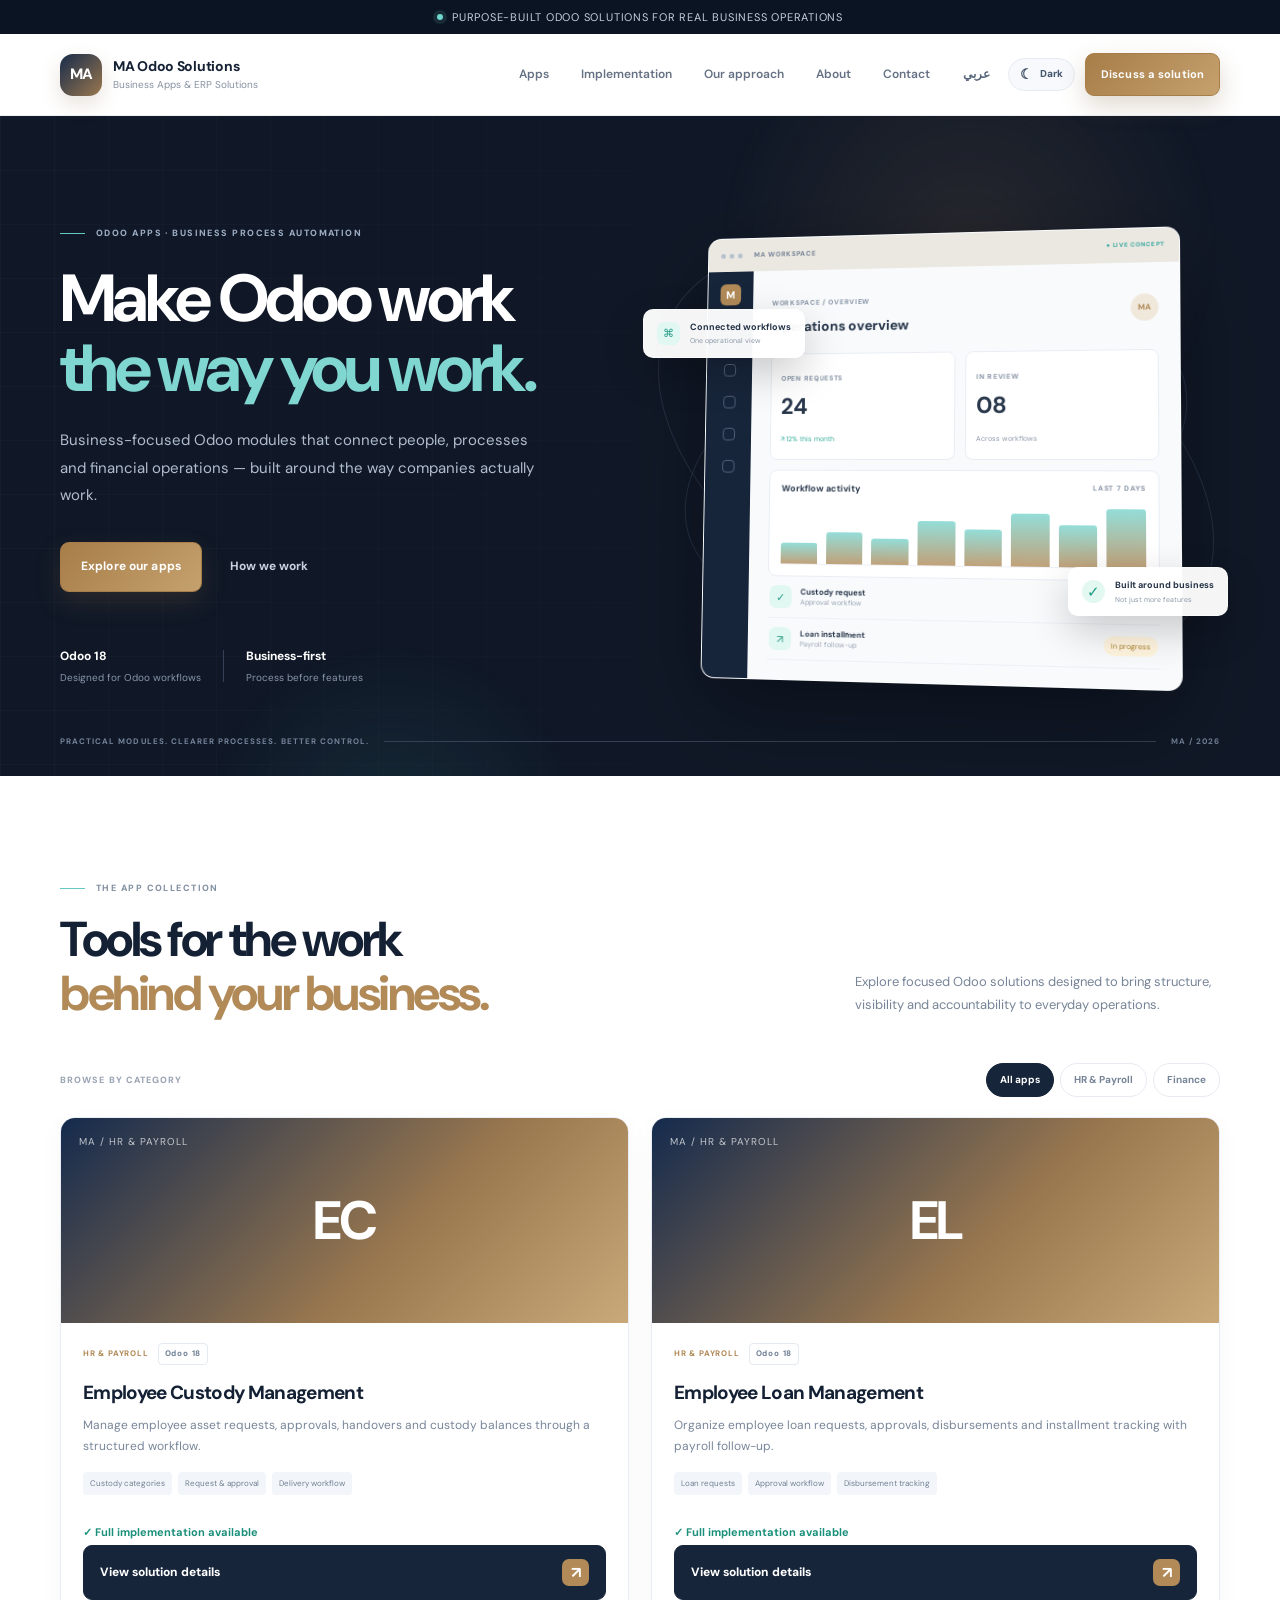
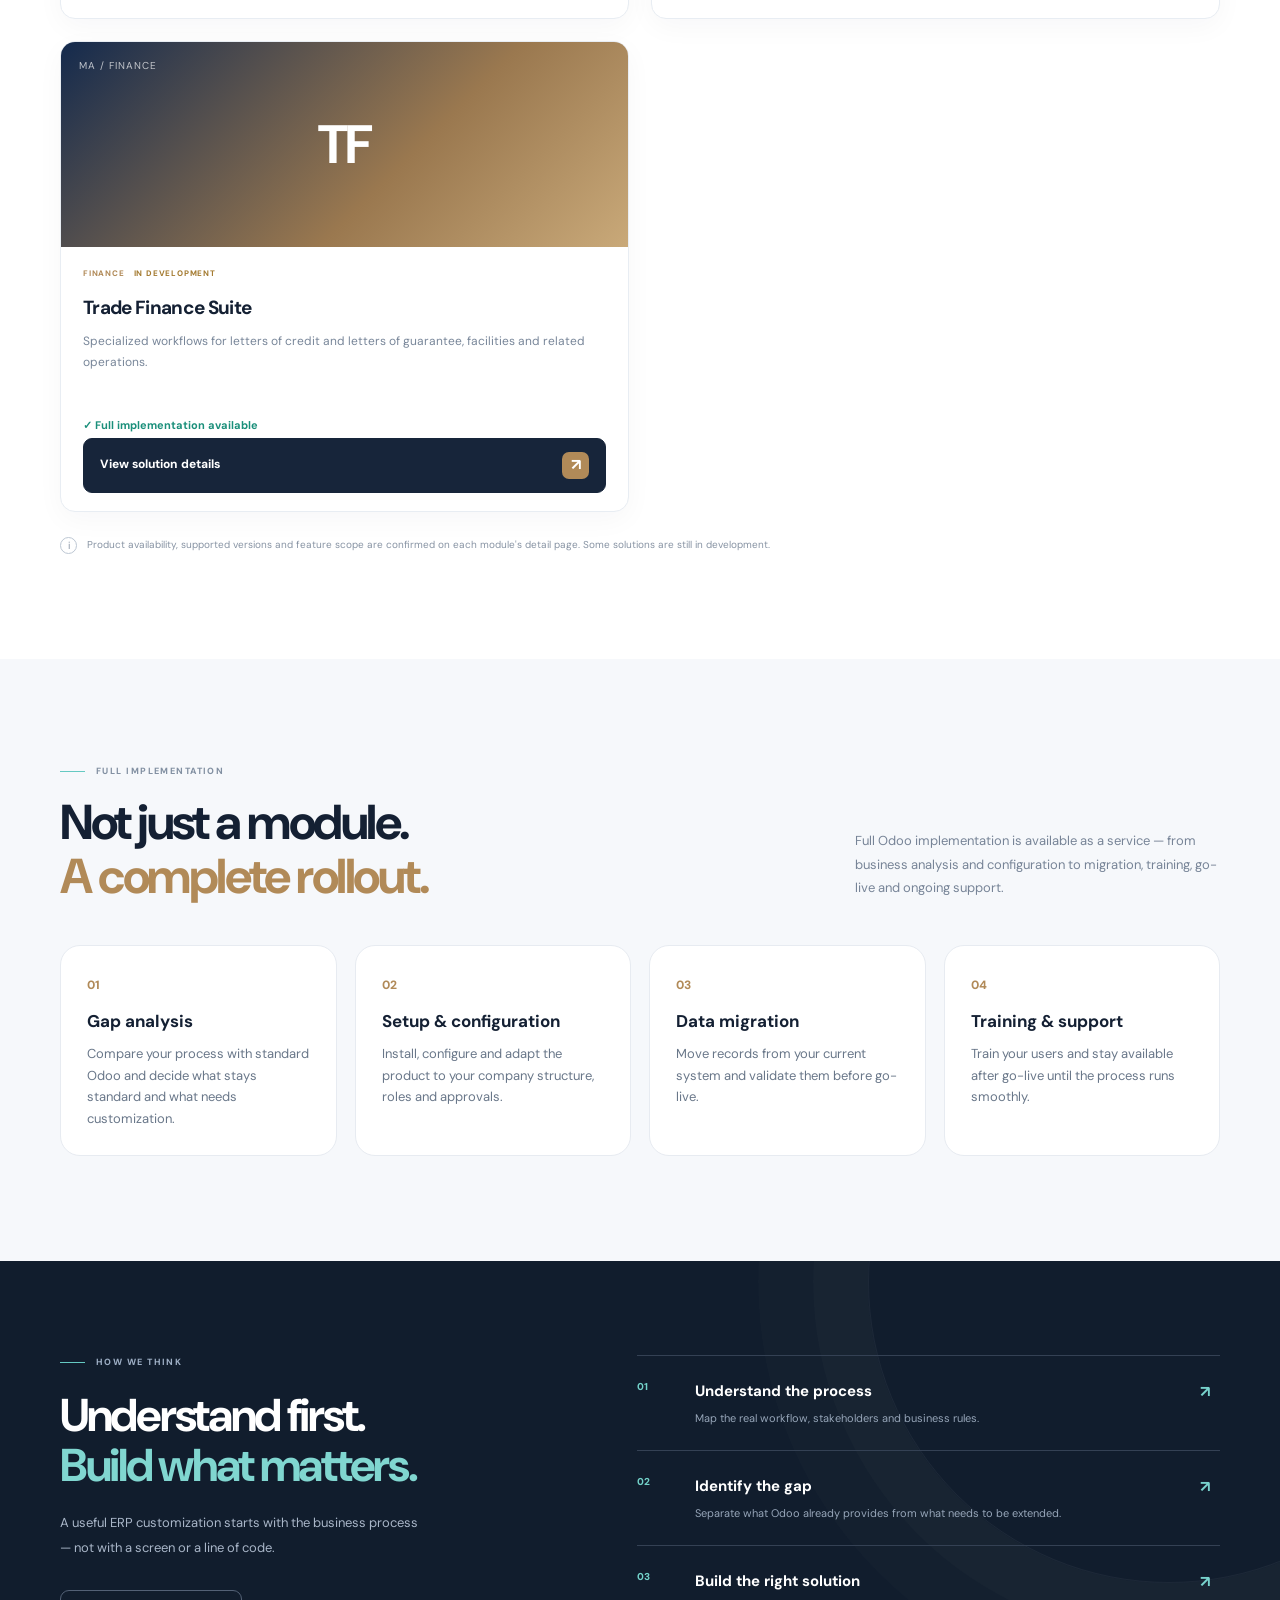
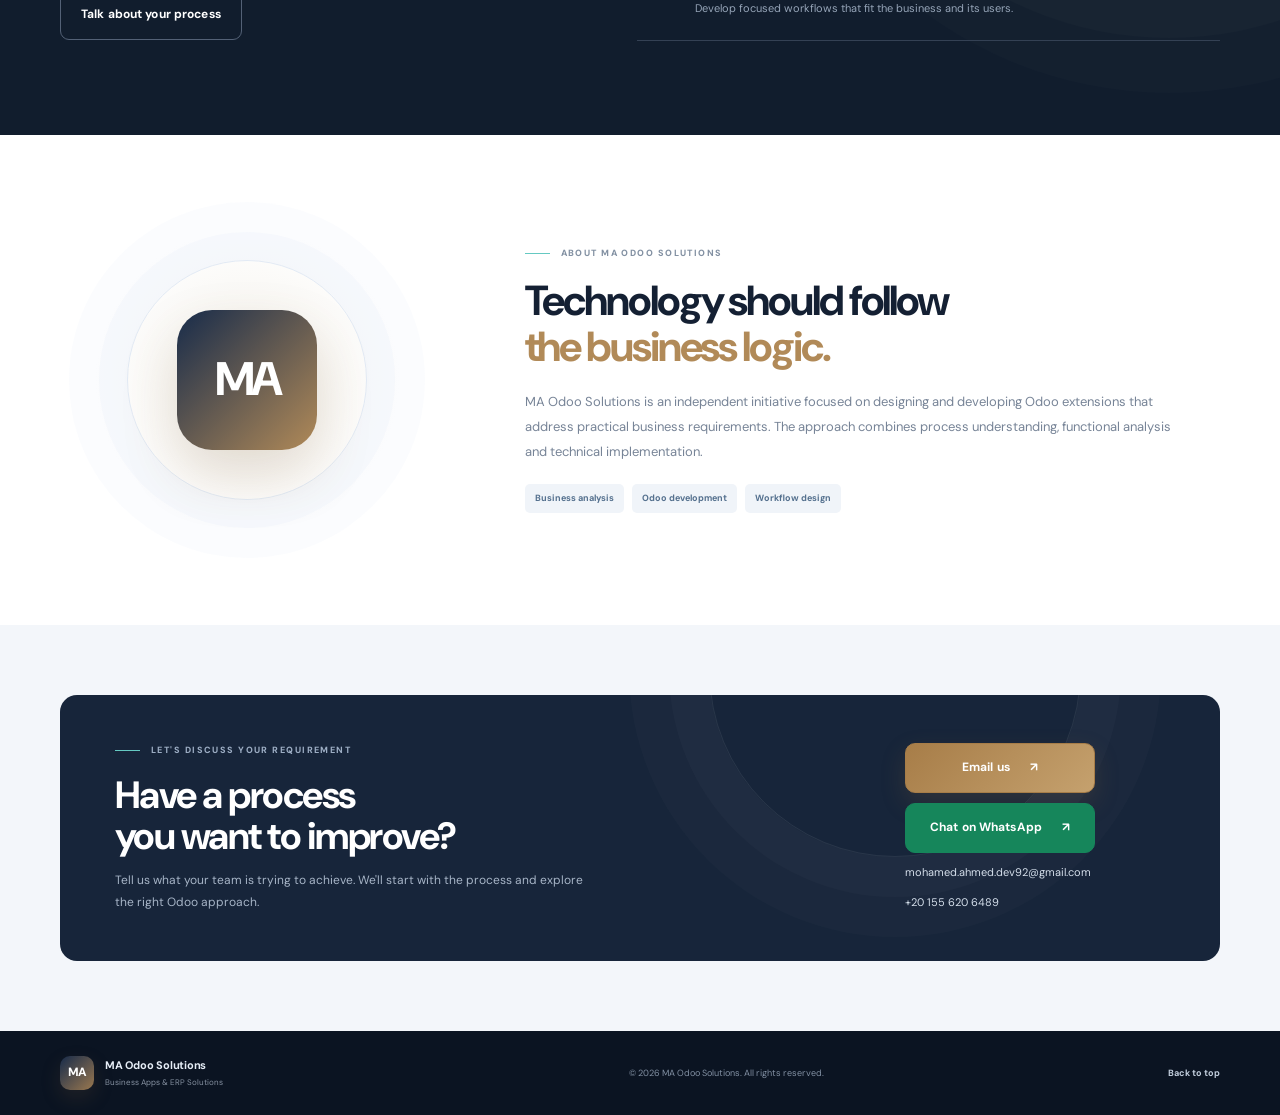
==== commit 1574dd44: "Add files via upload" ====
--- a/index.html
+++ b/index.html
@@ -9,8 +9,8 @@
   <link rel="preconnect" href="https://fonts.googleapis.com">
   <link rel="preconnect" href="https://fonts.gstatic.com" crossorigin>
   <link href="https://fonts.googleapis.com/css2?family=DM+Sans:wght@400;500;600;700;800&family=Cairo:wght@400;500;600;700;800&display=swap" rel="stylesheet">
-  <link rel="stylesheet" href="assets/styles.css?v=4">
-  <link rel="stylesheet" href="assets/extra.css?v=4">
+  <link rel="stylesheet" href="assets/styles.css?v=5">
+  <link rel="stylesheet" href="assets/extra.css?v=5">
   <!-- Google Analytics 4 -->
   <script async src="https://www.googletagmanager.com/gtag/js?id=G-KVX2WXMJ0E"></script>
   <script>
@@ -71,7 +71,7 @@
                 <div class="metric-row"><div class="metric"><small>OPEN REQUESTS</small><strong>24</strong><span class="metric-up">↗ 12% this month</span></div><div class="metric"><small>IN REVIEW</small><strong>08</strong><span class="metric-neutral">Across workflows</span></div></div>
                 <div class="chart-card"><div class="chart-head"><b>Workflow activity</b><small>LAST 7 DAYS</small></div><div class="chart-bars"><i style="height:35%"></i><i style="height:54%"></i><i style="height:44%"></i><i style="height:75%"></i><i style="height:61%"></i><i style="height:88%"></i><i style="height:70%"></i><i style="height:96%"></i></div></div>
                 <div class="task-row"><span class="task-icon">✓</span><span><b>Custody request</b><small>Approval workflow</small></span><em>Approved</em></div>
-                <div class="task-row"><span class="task-icon task-purple">↗</span><span><b>Loan installment</b><small>Payroll follow-up</small></span><em class="pending">In progress</em></div>
+                <div class="task-row"><span class="task-icon task-bronze">↗</span><span><b>Loan installment</b><small>Payroll follow-up</small></span><em class="pending">In progress</em></div>
               </div>
             </div>
           </div>
--- a/assets/extra.css
+++ b/assets/extra.css
@@ -60,3 +60,13 @@
 .button-primary,.contact-actions .button-primary{background:linear-gradient(135deg,#a77d48,#c5a16e)!important;border-color:#a77d48!important;color:#fff!important;box-shadow:0 10px 24px rgba(126,96,58,.24)!important}
 .button-primary:hover,.contact-actions .button-primary:hover{background:linear-gradient(135deg,#8e683d,#ad874f)!important;border-color:#8e683d!important}
 .contact-actions .button{min-height:48px;padding:14px 18px}
+
+/* V5: consistent navy / bronze / teal identity across every page */
+:root{--blue:#b18a58;--blue2:#c9a979;--accent:#b18a58;--accent-soft:#f4eee4}
+.brand-mark{box-shadow:0 8px 20px rgba(126,96,58,.18)!important}
+.admin-list .item.sel{background:#f6f1e8!important;border-color:#c9a979!important}
+.admin-notice{background:rgba(177,138,88,.10)!important;color:var(--muted)}
+.theme-switch:hover{border-color:#c9a979!important;background:#f6f1e8!important}
+:root[data-theme="dark"] .admin-list .item.sel{background:#332b20!important;border-color:#8e6b42!important}
+:root[data-theme="dark"] .admin-notice{background:rgba(177,138,88,.14)!important;color:#d6c6ad!important}
+:root[data-theme="dark"] .theme-switch:hover{background:#332b20!important;border-color:#8e6b42!important}
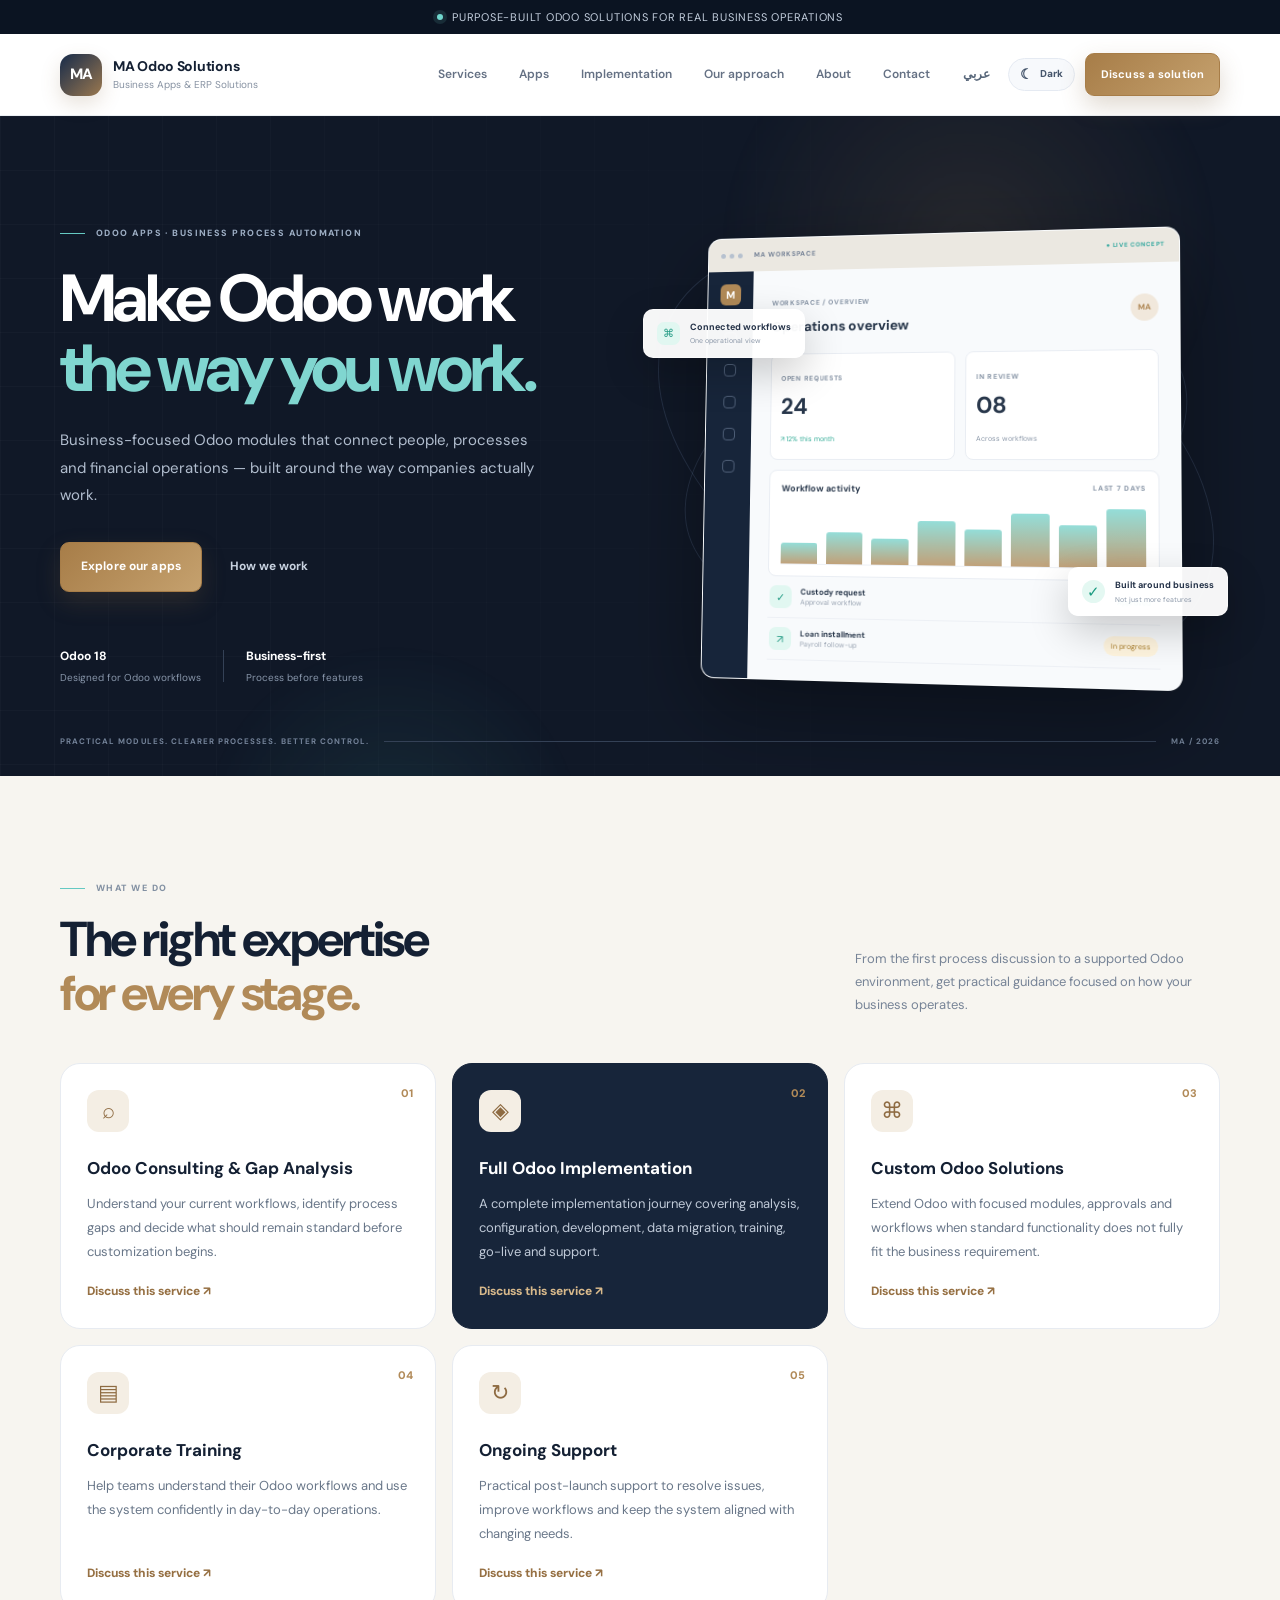
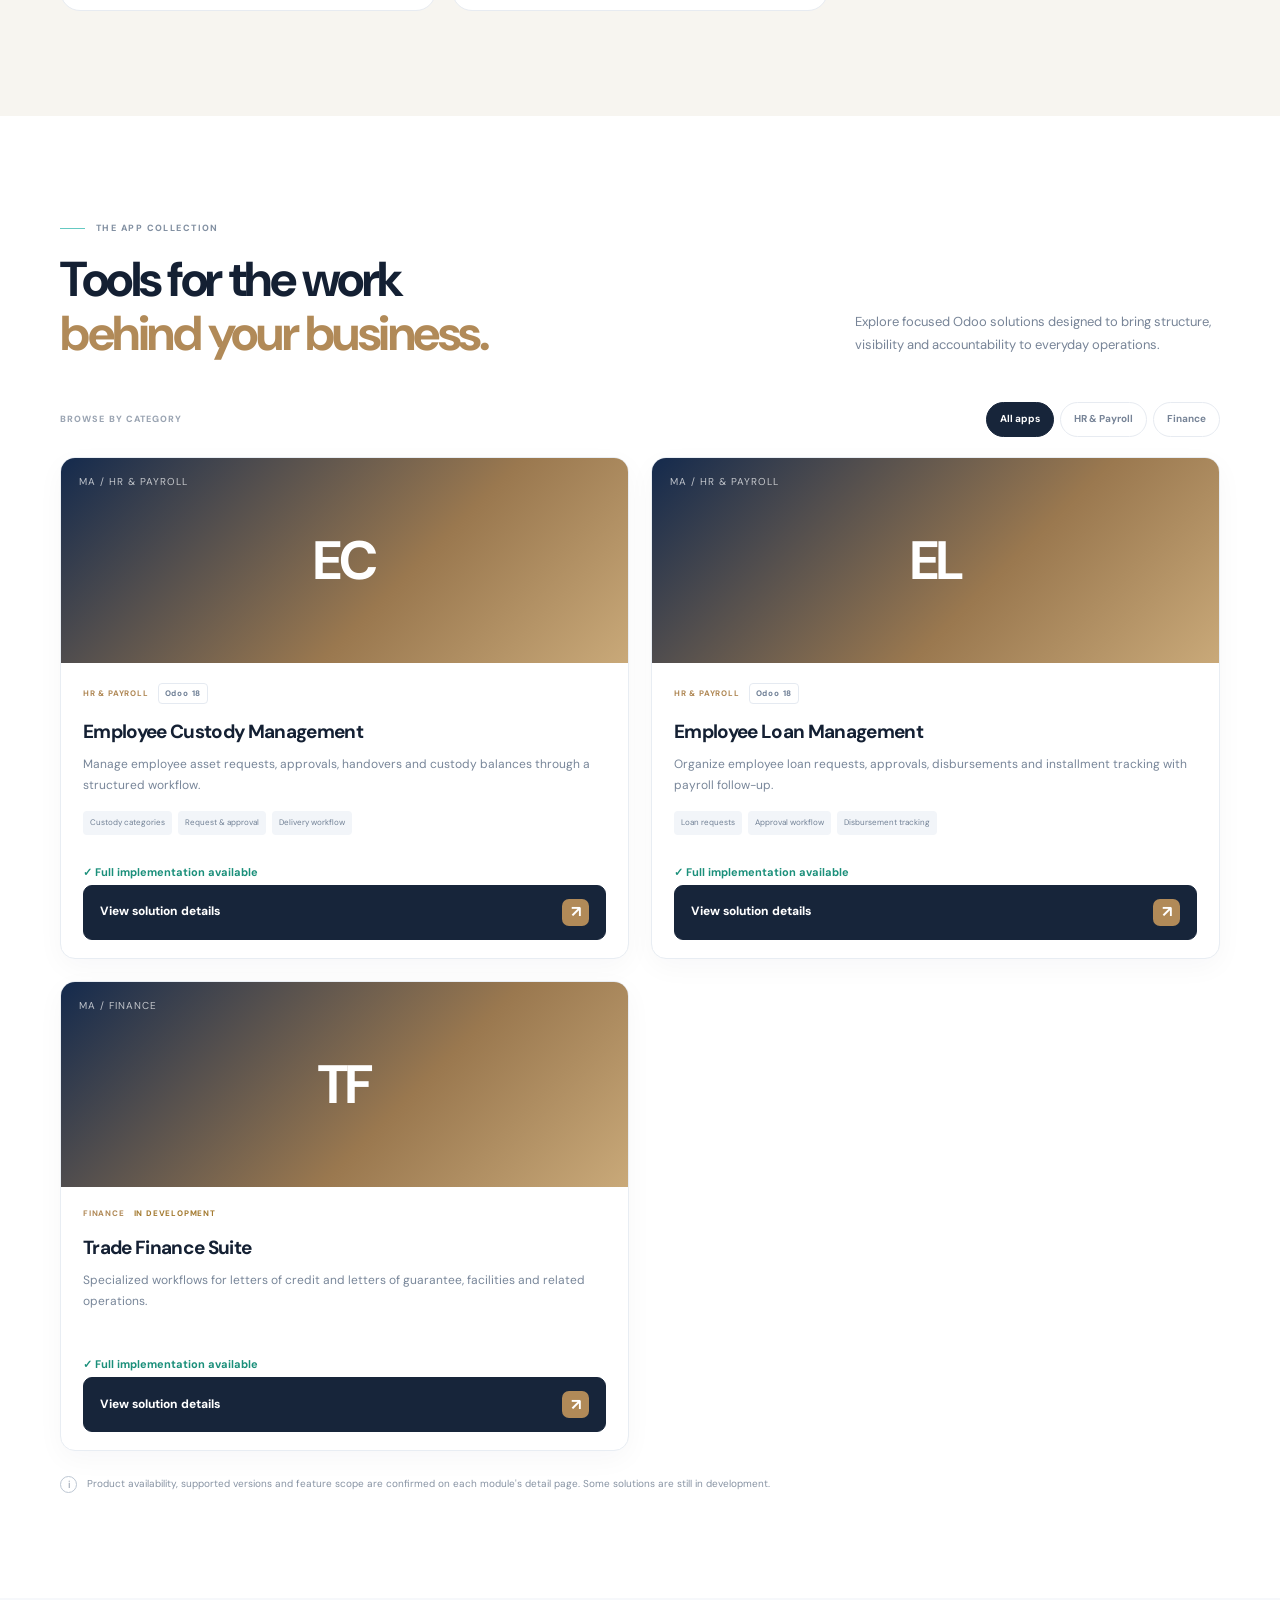
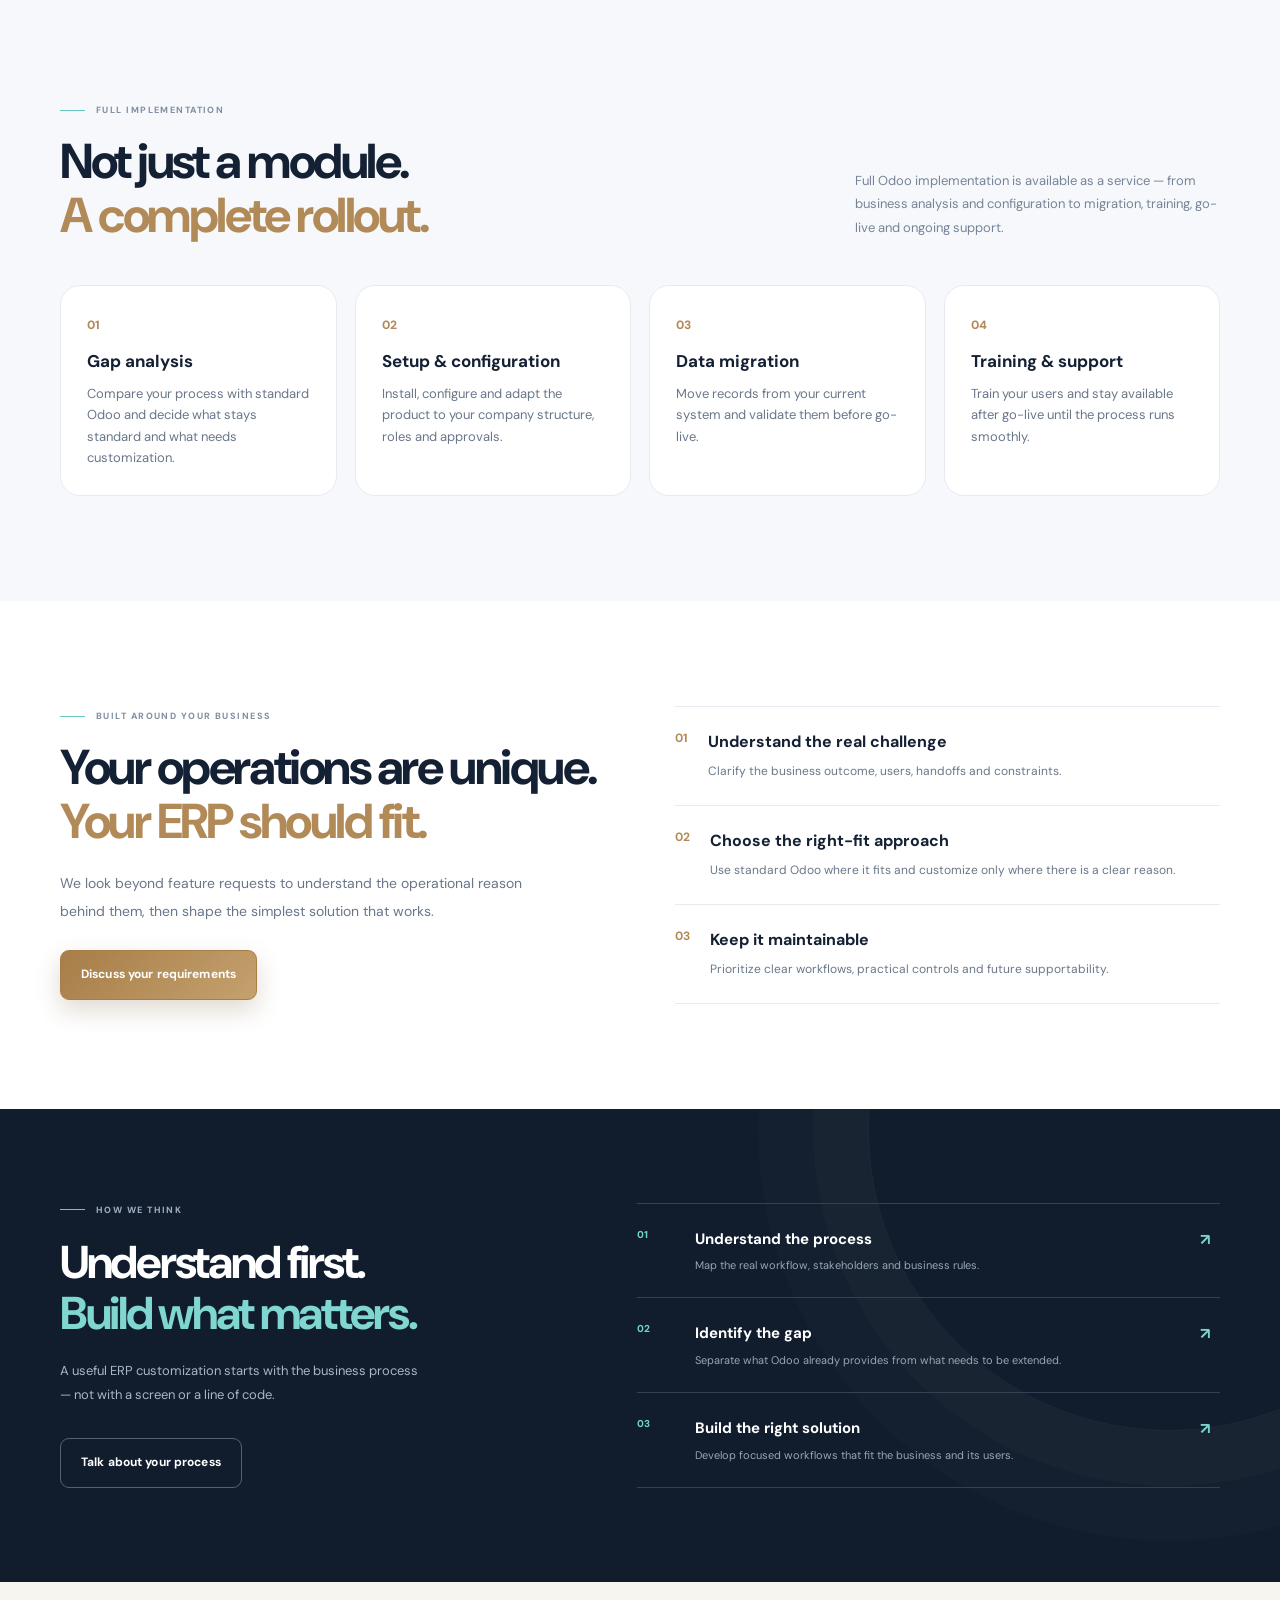
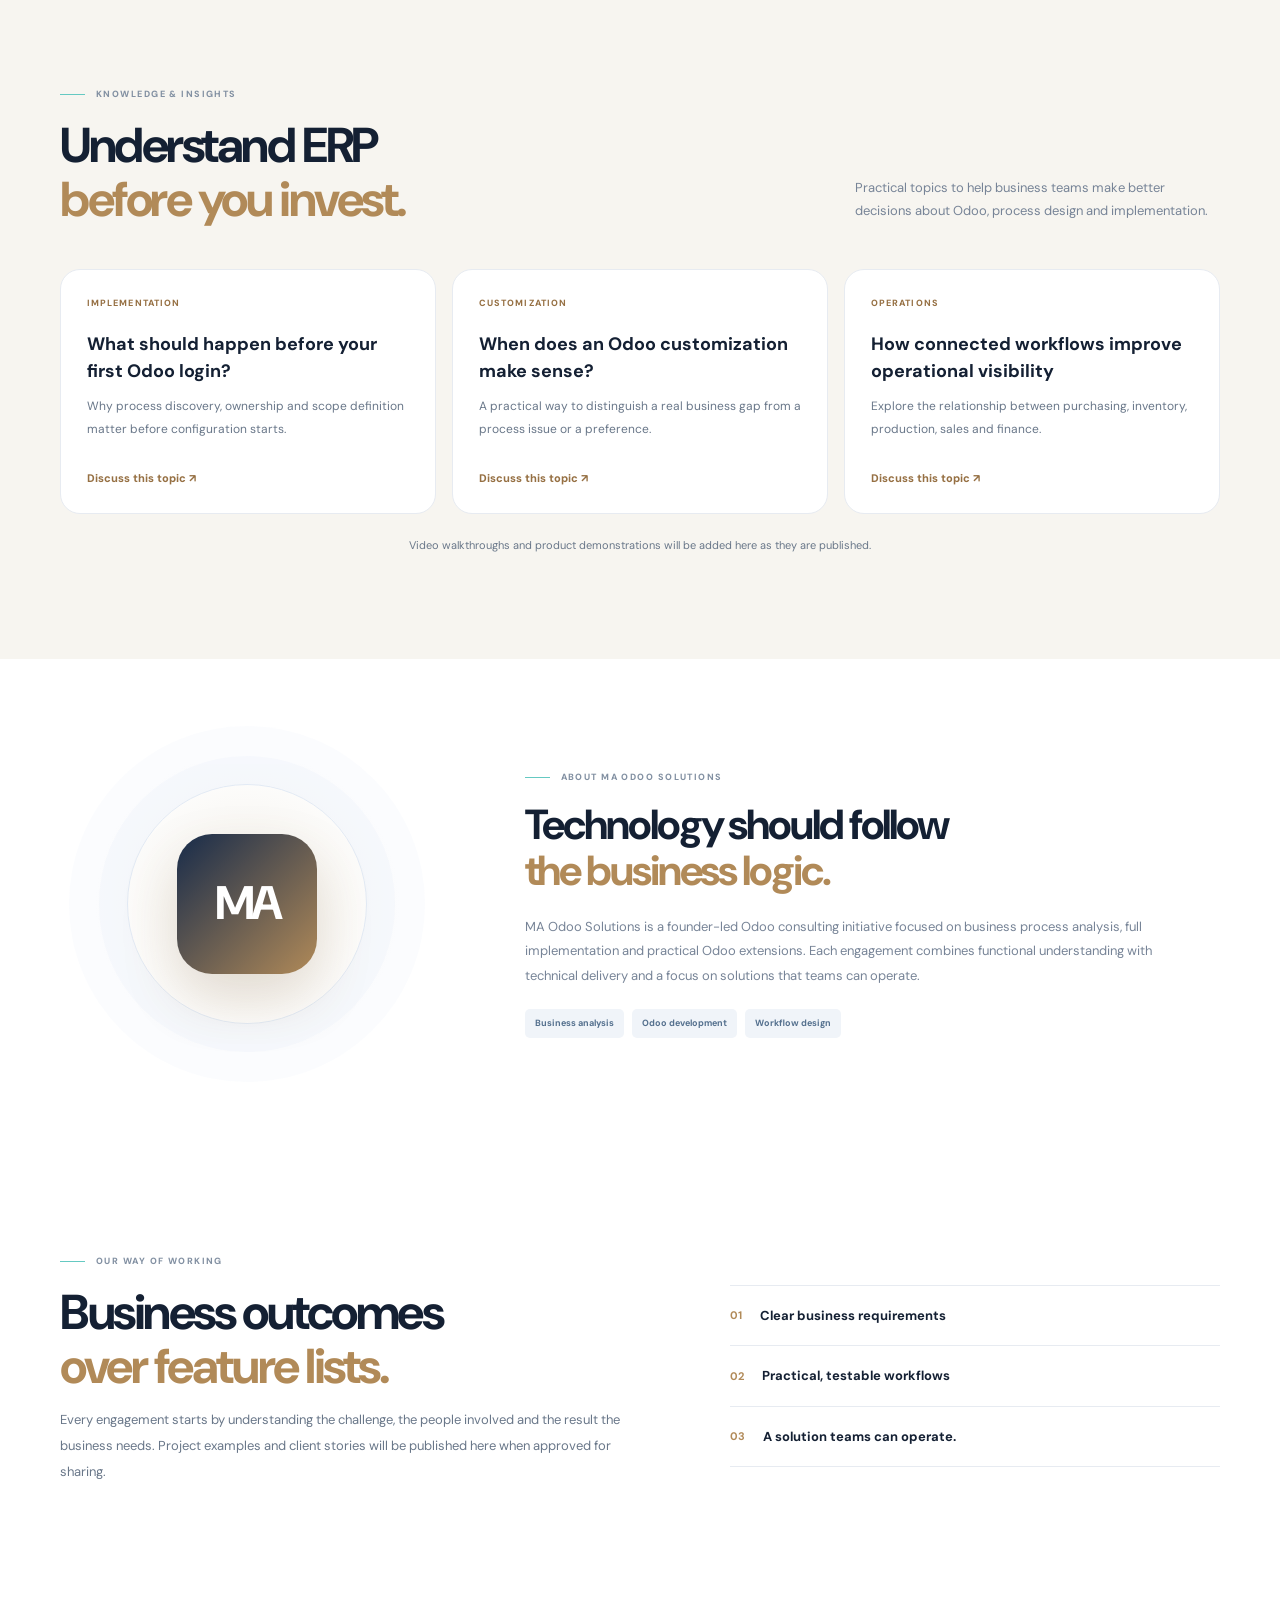
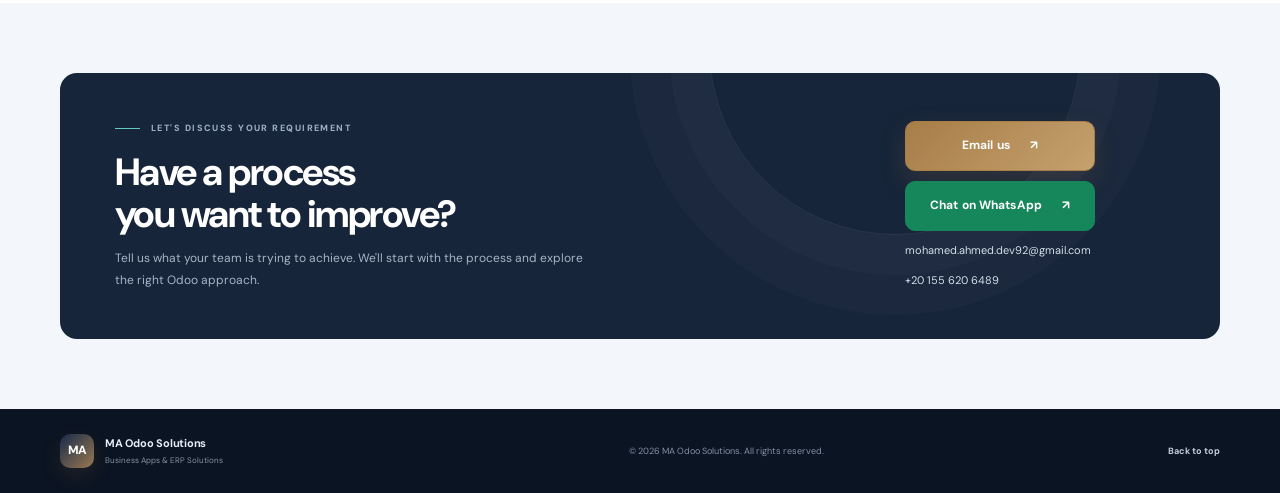
==== commit a9ce08d7: "Add files via upload" ====
--- a/index.html
+++ b/index.html
@@ -9,8 +9,8 @@
   <link rel="preconnect" href="https://fonts.googleapis.com">
   <link rel="preconnect" href="https://fonts.gstatic.com" crossorigin>
   <link href="https://fonts.googleapis.com/css2?family=DM+Sans:wght@400;500;600;700;800&family=Cairo:wght@400;500;600;700;800&display=swap" rel="stylesheet">
-  <link rel="stylesheet" href="assets/styles.css?v=5">
-  <link rel="stylesheet" href="assets/extra.css?v=5">
+  <link rel="stylesheet" href="assets/styles.css?v=6">
+  <link rel="stylesheet" href="assets/extra.css?v=6">
   <!-- Google Analytics 4 -->
   <script async src="https://www.googletagmanager.com/gtag/js?id=G-KVX2WXMJ0E"></script>
   <script>
@@ -29,6 +29,7 @@
       </a>
       <button class="mobile-menu" id="mobileMenu" aria-label="Open menu">☰</button>
       <nav class="main-nav" id="mainNav">
+        <a href="#services" data-i18n="navServices">Services</a>
         <a href="#apps" data-i18n="navApps">Apps</a>
         <a href="#implementation" data-i18n="navImpl">Implementation</a>
         <a href="#approach" data-i18n="navApproach">Our approach</a>
@@ -82,6 +83,19 @@
       <div class="container hero-bottom"><span data-i18n="heroBottom">PRACTICAL MODULES. CLEARER PROCESSES. BETTER CONTROL.</span><div class="hero-bottom-line"></div><span>MA / 2026</span></div>
     </section>
 
+    <section class="section services-section" id="services">
+      <div class="container">
+        <div class="section-heading"><div><div class="eyebrow dark"><span class="eyebrow-line"></span><span data-i18n="servicesEyebrow">WHAT WE DO</span></div><h2 data-i18n="servicesTitle">The right expertise<br><em>for every stage.</em></h2></div><p data-i18n="servicesIntro">From the first process discussion to a supported Odoo environment, get practical guidance focused on how your business operates.</p></div>
+        <div class="service-grid">
+          <article class="service-card"><span class="service-no">01</span><div class="service-icon">⌕</div><h3 data-i18n="service1Title">Odoo Consulting & Gap Analysis</h3><p data-i18n="service1Text">Understand your current workflows, identify process gaps and decide what should remain standard before customization begins.</p><a href="#contact" class="service-link" data-i18n="serviceLink">Discuss this service ↗</a></article>
+          <article class="service-card featured"><span class="service-no">02</span><div class="service-icon">◈</div><h3 data-i18n="service2Title">Full Odoo Implementation</h3><p data-i18n="service2Text">A complete implementation journey covering analysis, configuration, development, data migration, training, go-live and support.</p><a href="#implementation" class="service-link" data-i18n="serviceLink">Discuss this service ↗</a></article>
+          <article class="service-card"><span class="service-no">03</span><div class="service-icon">⌘</div><h3 data-i18n="service3Title">Custom Odoo Solutions</h3><p data-i18n="service3Text">Extend Odoo with focused modules, approvals and workflows when standard functionality does not fully fit the business requirement.</p><a href="#tailored" class="service-link" data-i18n="serviceLink">Discuss this service ↗</a></article>
+          <article class="service-card"><span class="service-no">04</span><div class="service-icon">▤</div><h3 data-i18n="service4Title">Corporate Training</h3><p data-i18n="service4Text">Help teams understand their Odoo workflows and use the system confidently in day-to-day operations.</p><a href="#contact" class="service-link" data-i18n="serviceLink">Discuss this service ↗</a></article>
+          <article class="service-card"><span class="service-no">05</span><div class="service-icon">↻</div><h3 data-i18n="service5Title">Ongoing Support</h3><p data-i18n="service5Text">Practical post-launch support to resolve issues, improve workflows and keep the system aligned with changing needs.</p><a href="#contact" class="service-link" data-i18n="serviceLink">Discuss this service ↗</a></article>
+        </div>
+      </div>
+    </section>
+
     <section class="section apps-section" id="apps">
       <div class="container">
         <div class="section-heading">
@@ -106,6 +120,13 @@
       </div>
     </section>
 
+    <section class="section tailored-section" id="tailored">
+      <div class="container tailored-grid">
+        <div class="tailored-copy"><div class="eyebrow dark"><span class="eyebrow-line"></span><span data-i18n="tailoredEyebrow">BUILT AROUND YOUR BUSINESS</span></div><h2 data-i18n="tailoredTitle">Your operations are unique.<br><em>Your ERP should fit.</em></h2><p data-i18n="tailoredIntro">We look beyond feature requests to understand the operational reason behind them, then shape the simplest solution that works.</p><a class="button button-primary" href="#contact" data-i18n="tailoredCta">Discuss your requirements <span>↗</span></a></div>
+        <div class="tailored-points"><article><b>01</b><div><h3 data-i18n="tailored1Title">Understand the real challenge</h3><p data-i18n="tailored1Text">Clarify the business outcome, users, handoffs and constraints.</p></div></article><article><b>02</b><div><h3 data-i18n="tailored2Title">Choose the right-fit approach</h3><p data-i18n="tailored2Text">Use standard Odoo where it fits and customize only where there is a clear reason.</p></div></article><article><b>03</b><div><h3 data-i18n="tailored3Title">Keep it maintainable</h3><p data-i18n="tailored3Text">Prioritize clear workflows, practical controls and future supportability.</p></div></article></div>
+      </div>
+    </section>
+
     <section class="process-section" id="approach">
       <div class="container process-grid">
         <div><div class="eyebrow"><span class="eyebrow-line"></span><span data-i18n="approachEyebrow">HOW WE THINK</span></div><h2 data-i18n="approachTitle">Understand first.<br><em>Build what matters.</em></h2><p class="process-lead" data-i18n="approachLead">A useful ERP customization starts with the business process — not with a screen or a line of code.</p><a class="button button-outline-light" href="#contact" data-i18n="talkProcess">Talk about your process <span>↗</span></a></div>
@@ -117,11 +138,27 @@
       </div>
     </section>
 
+    <section class="section knowledge-section" id="knowledge">
+      <div class="container">
+        <div class="section-heading"><div><div class="eyebrow dark"><span class="eyebrow-line"></span><span data-i18n="knowledgeEyebrow">KNOWLEDGE & INSIGHTS</span></div><h2 data-i18n="knowledgeTitle">Understand ERP<br><em>before you invest.</em></h2></div><p data-i18n="knowledgeIntro">Practical topics to help business teams make better decisions about Odoo, process design and implementation.</p></div>
+        <div class="knowledge-grid">
+          <article class="knowledge-card"><span class="knowledge-tag" data-i18n="knowledgeTag1">IMPLEMENTATION</span><h3 data-i18n="knowledge1Title">What should happen before your first Odoo login?</h3><p data-i18n="knowledge1Text">Why process discovery, ownership and scope definition matter before configuration starts.</p><a href="#contact" data-i18n="knowledgeLink">Discuss this topic ↗</a></article>
+          <article class="knowledge-card"><span class="knowledge-tag" data-i18n="knowledgeTag2">CUSTOMIZATION</span><h3 data-i18n="knowledge2Title">When does an Odoo customization make sense?</h3><p data-i18n="knowledge2Text">A practical way to distinguish a real business gap from a process issue or a preference.</p><a href="#contact" data-i18n="knowledgeLink">Discuss this topic ↗</a></article>
+          <article class="knowledge-card"><span class="knowledge-tag" data-i18n="knowledgeTag3">OPERATIONS</span><h3 data-i18n="knowledge3Title">How connected workflows improve operational visibility</h3><p data-i18n="knowledge3Text">Explore the relationship between purchasing, inventory, production, sales and finance.</p><a href="#contact" data-i18n="knowledgeLink">Discuss this topic ↗</a></article>
+        </div>
+        <p class="knowledge-note" data-i18n="knowledgeNote">Video walkthroughs and product demonstrations will be added here as they are published.</p>
+      </div>
+    </section>
+
     <section class="about-section section" id="about">
       <div class="container about-grid">
         <div class="about-mark"><span>MA</span><div class="about-ring"></div></div>
         <div class="about-copy"><div class="eyebrow dark"><span class="eyebrow-line"></span><span data-i18n="aboutEyebrow">ABOUT MA ODOO SOLUTIONS</span></div><h2 data-i18n="aboutTitle">Technology should follow<br><em>the business logic.</em></h2><p data-i18n="aboutText">MA Odoo Solutions is an independent initiative focused on designing and developing Odoo extensions that address practical business requirements. The approach combines process understanding, functional analysis and technical implementation.</p><div class="about-values"><span>Business analysis</span><span>Odoo development</span><span>Workflow design</span></div></div>
       </div>
+    </section>
+
+    <section class="section stories-section" id="stories">
+      <div class="container stories-inner"><div><div class="eyebrow dark"><span class="eyebrow-line"></span><span data-i18n="storiesEyebrow">OUR WAY OF WORKING</span></div><h2 data-i18n="storiesTitle">Business outcomes<br><em>over feature lists.</em></h2><p data-i18n="storiesText">Every engagement starts by understanding the challenge, the people involved and the result the business needs. Project examples and client stories will be published here when approved for sharing.</p></div><div class="stories-principles"><div><b>01</b><span data-i18n="story1">Clear business requirements</span></div><div><b>02</b><span data-i18n="story2">Practical, testable workflows</span></div><div><b>03</b><span data-i18n="story3">A solution teams can operate</span></div></div></div>
     </section>
 
     <section class="contact-section" id="contact">
--- a/assets/extra.css
+++ b/assets/extra.css
@@ -70,3 +70,20 @@
 :root[data-theme="dark"] .admin-list .item.sel{background:#332b20!important;border-color:#8e6b42!important}
 :root[data-theme="dark"] .admin-notice{background:rgba(177,138,88,.14)!important;color:#d6c6ad!important}
 :root[data-theme="dark"] .theme-switch:hover{background:#332b20!important;border-color:#8e6b42!important}
+
+/* V6: expanded consulting-led homepage sections */
+.services-section{background:#f7f5f0}
+.service-grid{display:grid;grid-template-columns:repeat(3,1fr);gap:16px}
+.service-card{position:relative;padding:26px;background:#fff;border:1px solid var(--line);border-radius:var(--radius);min-height:260px;display:flex;flex-direction:column;transition:transform .22s,box-shadow .22s,border-color .22s}
+.service-card:hover{transform:translateY(-4px);box-shadow:var(--shadow);border-color:#c9a979}
+.service-card.featured{background:#17253a;color:#fff;border-color:#17253a}
+.service-no{position:absolute;top:20px;right:22px;font-size:11px;font-weight:800;color:#b18a58}
+.service-icon{width:42px;height:42px;border-radius:12px;display:grid;place-items:center;background:#f4eee4;color:#8e6b42;font-size:22px;margin-bottom:22px}
+.service-card h3{font-size:17px;margin:0 0 10px;max-width:90%}.service-card p{font-size:13px;line-height:1.85;color:var(--muted);margin:0 0 18px}.service-card.featured p{color:#c0cad8}.service-link{margin-top:auto;color:#967043;font-size:12px;font-weight:800;text-decoration:none}.service-card.featured .service-link{color:#d8b98b}
+.tailored-section{background:#fff}.tailored-grid{display:grid;grid-template-columns:1fr 1fr;gap:70px;align-items:center}.tailored-copy>p{color:var(--muted);font-size:14px;line-height:2;max-width:510px;margin:20px 0 25px}.tailored-points{border-top:1px solid var(--line)}.tailored-points article{display:flex;gap:20px;padding:22px 0;border-bottom:1px solid var(--line)}.tailored-points article>b{font-size:12px;color:#b18a58}.tailored-points h3{font-size:16px;margin:0 0 6px}.tailored-points p{font-size:12px;color:var(--muted);line-height:1.8;margin:0}
+.knowledge-section{background:#f7f5f0}.knowledge-grid{display:grid;grid-template-columns:repeat(3,1fr);gap:16px}.knowledge-card{background:#fff;border:1px solid var(--line);border-radius:var(--radius);padding:26px;min-height:245px;display:flex;flex-direction:column}.knowledge-tag{font-size:9px;letter-spacing:.12em;color:#967043;font-weight:800}.knowledge-card h3{font-size:18px;line-height:1.5;margin:20px 0 10px}.knowledge-card p{font-size:12px;line-height:1.9;color:var(--muted);margin:0 0 18px}.knowledge-card a{margin-top:auto;color:#967043;font-size:11px;font-weight:800;text-decoration:none}.knowledge-note{font-size:11px;color:var(--muted);text-align:center;margin:22px 0 0}
+.stories-section{background:#fff}.stories-inner{display:grid;grid-template-columns:1.1fr .9fr;gap:70px;align-items:center}.stories-inner>div:first-child>p{max-width:620px;color:var(--muted);font-size:13px;line-height:2}.stories-principles{border-top:1px solid var(--line)}.stories-principles div{display:flex;gap:18px;align-items:center;padding:19px 0;border-bottom:1px solid var(--line);font-size:13px;font-weight:700}.stories-principles b{color:#b18a58;font-size:11px}
+:root[data-theme="dark"] .services-section,:root[data-theme="dark"] .knowledge-section{background:#101b2b}:root[data-theme="dark"] .service-card,:root[data-theme="dark"] .knowledge-card{background:#152236;border-color:#2a3a50}:root[data-theme="dark"] .service-card.featured{background:#1b2c44;border-color:#3b4e68}:root[data-theme="dark"] .service-card h3,:root[data-theme="dark"] .knowledge-card h3,:root[data-theme="dark"] .tailored-points h3{color:#edf2fa}:root[data-theme="dark"] .service-card p,:root[data-theme="dark"] .knowledge-card p,:root[data-theme="dark"] .tailored-copy>p,:root[data-theme="dark"] .tailored-points p,:root[data-theme="dark"] .stories-inner>div:first-child>p{color:#a5b2c5}:root[data-theme="dark"] .tailored-section,:root[data-theme="dark"] .stories-section{background:#0d1725}:root[data-theme="dark"] .tailored-points,:root[data-theme="dark"] .tailored-points article,:root[data-theme="dark"] .stories-principles,:root[data-theme="dark"] .stories-principles div{border-color:#2a3a50}:root[data-theme="dark"] .service-icon{background:#332b20;color:#d8b98b}
+.arabic .service-card,.arabic .knowledge-card{text-align:right}.arabic .service-no{right:auto;left:22px}.arabic .service-card h3{max-width:100%}.arabic .knowledge-tag{letter-spacing:0}.arabic .tailored-points article,.arabic .stories-principles div{direction:rtl}
+@media(max-width:900px){.service-grid,.knowledge-grid{grid-template-columns:repeat(2,1fr)}.tailored-grid,.stories-inner{grid-template-columns:1fr;gap:38px}}
+@media(max-width:560px){.service-grid,.knowledge-grid{grid-template-columns:1fr}.service-card,.knowledge-card{min-height:unset}.tailored-grid,.stories-inner{gap:28px}.service-card{padding:23px}.knowledge-card{padding:23px}}
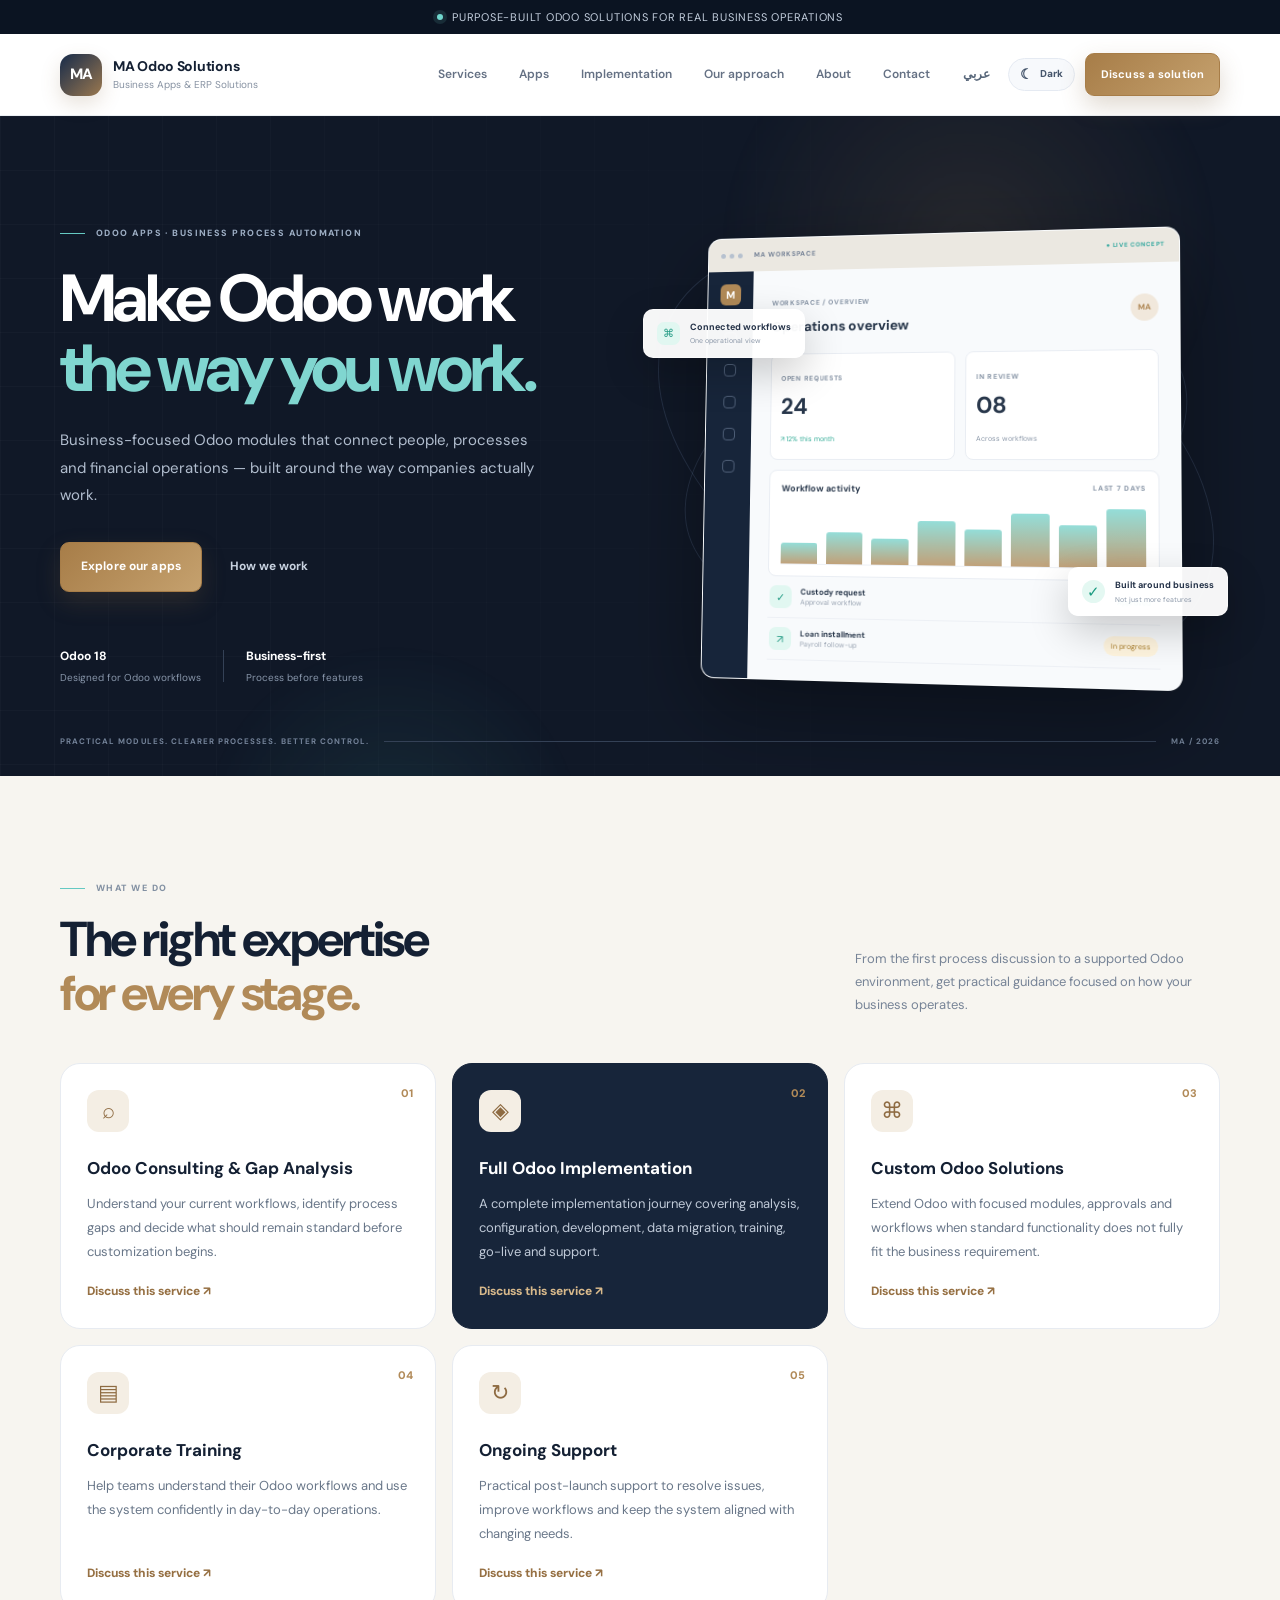
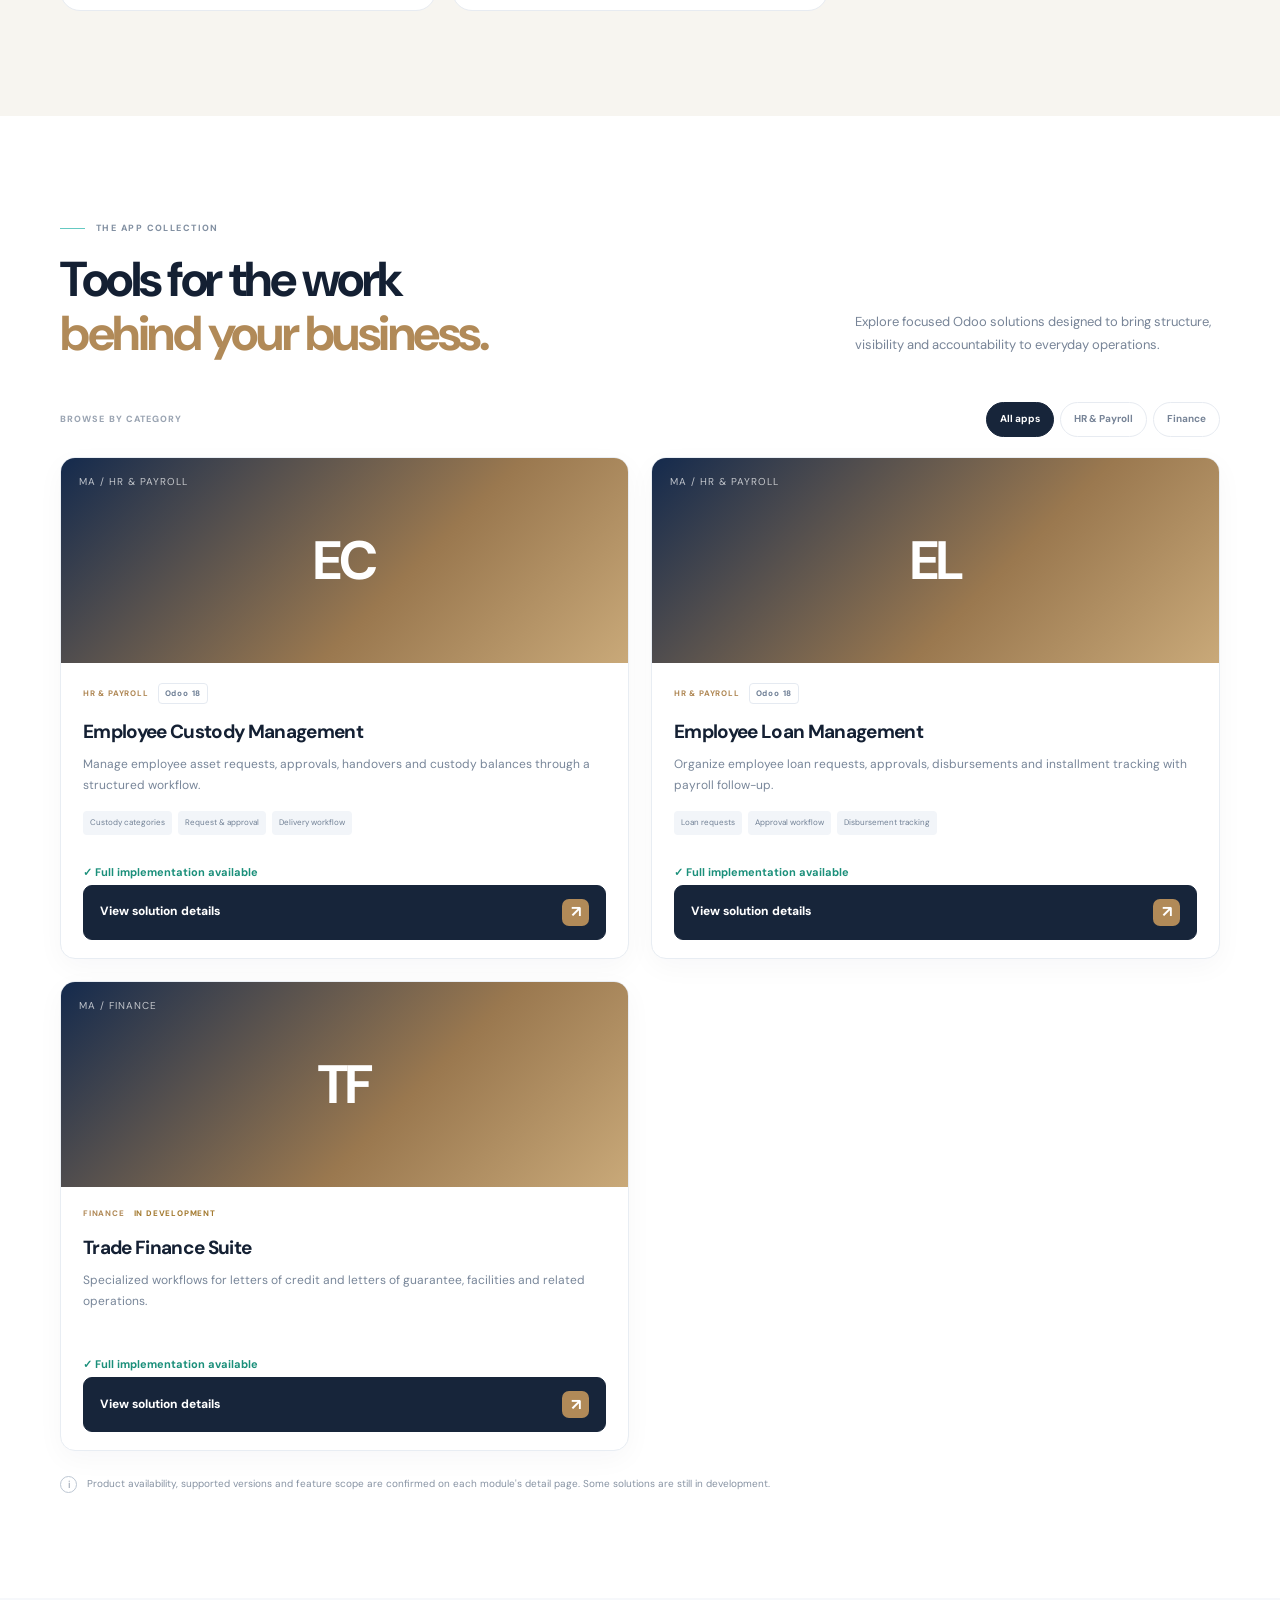
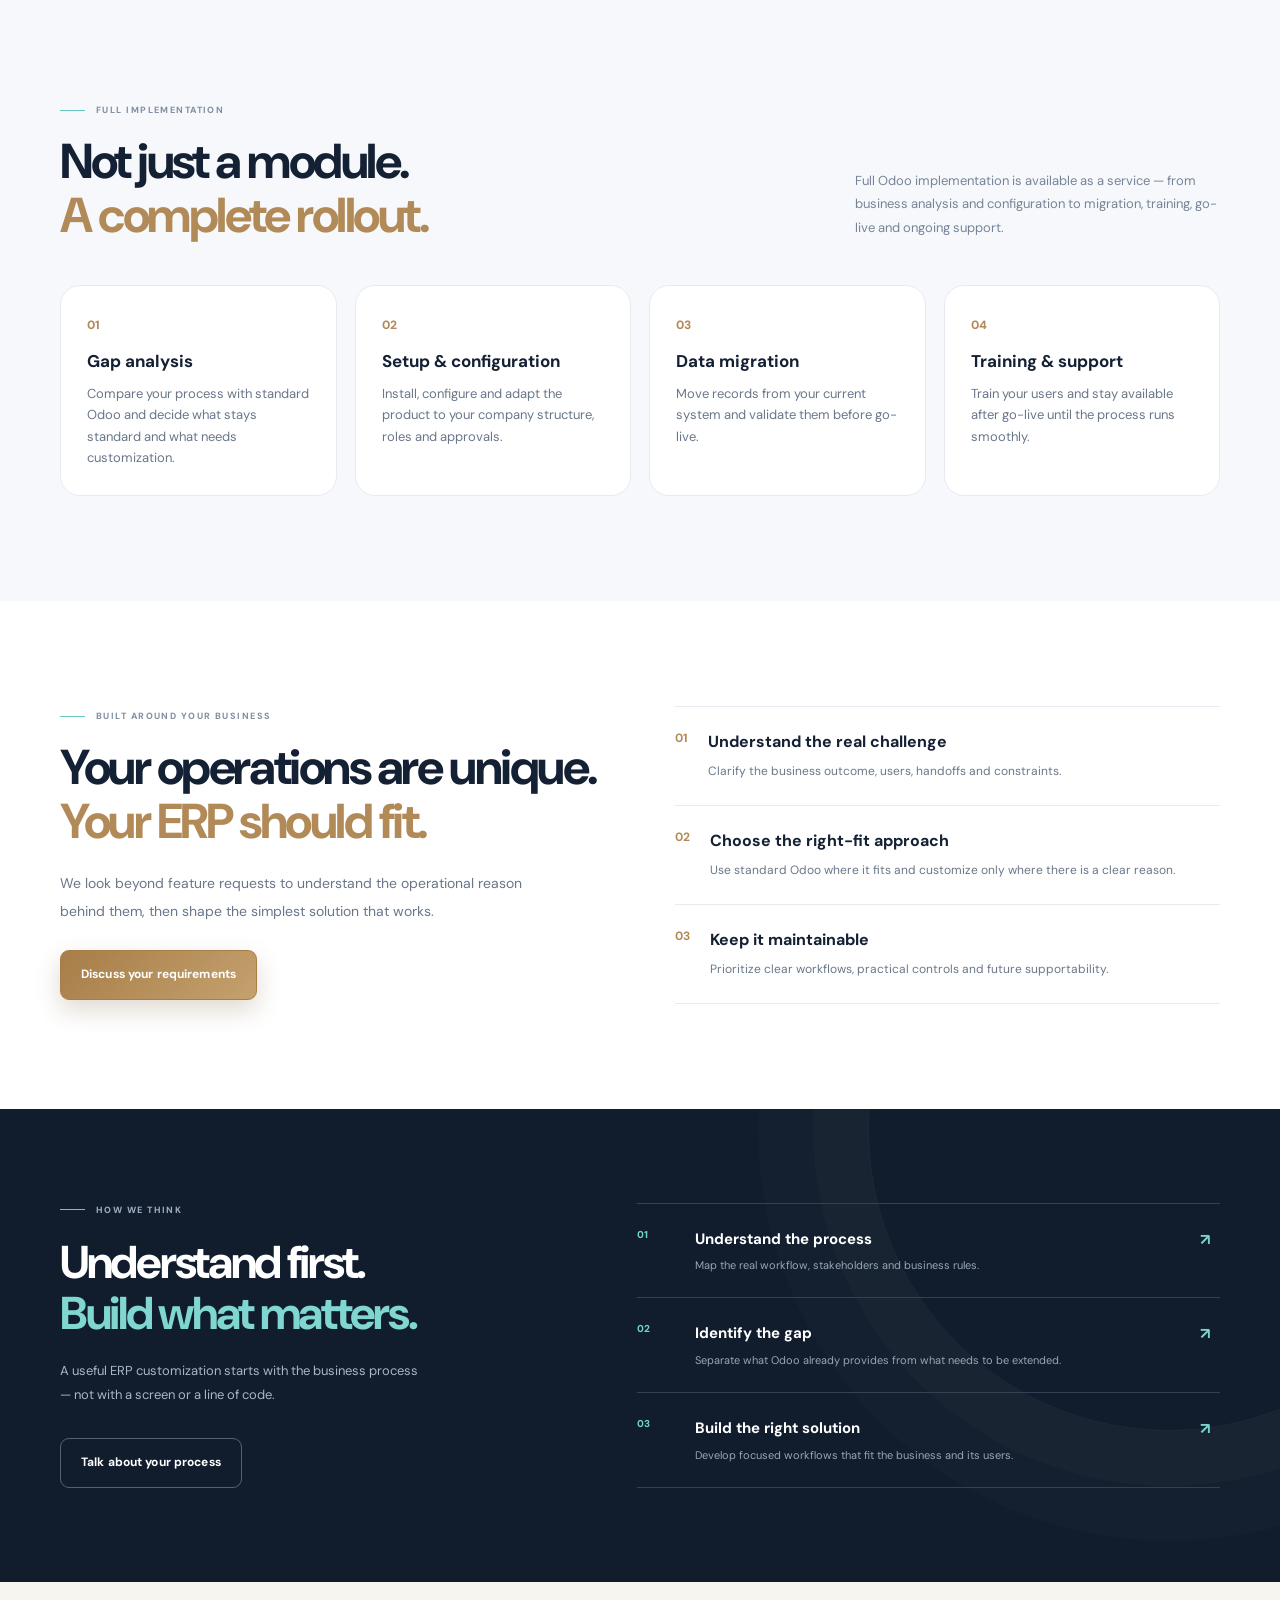
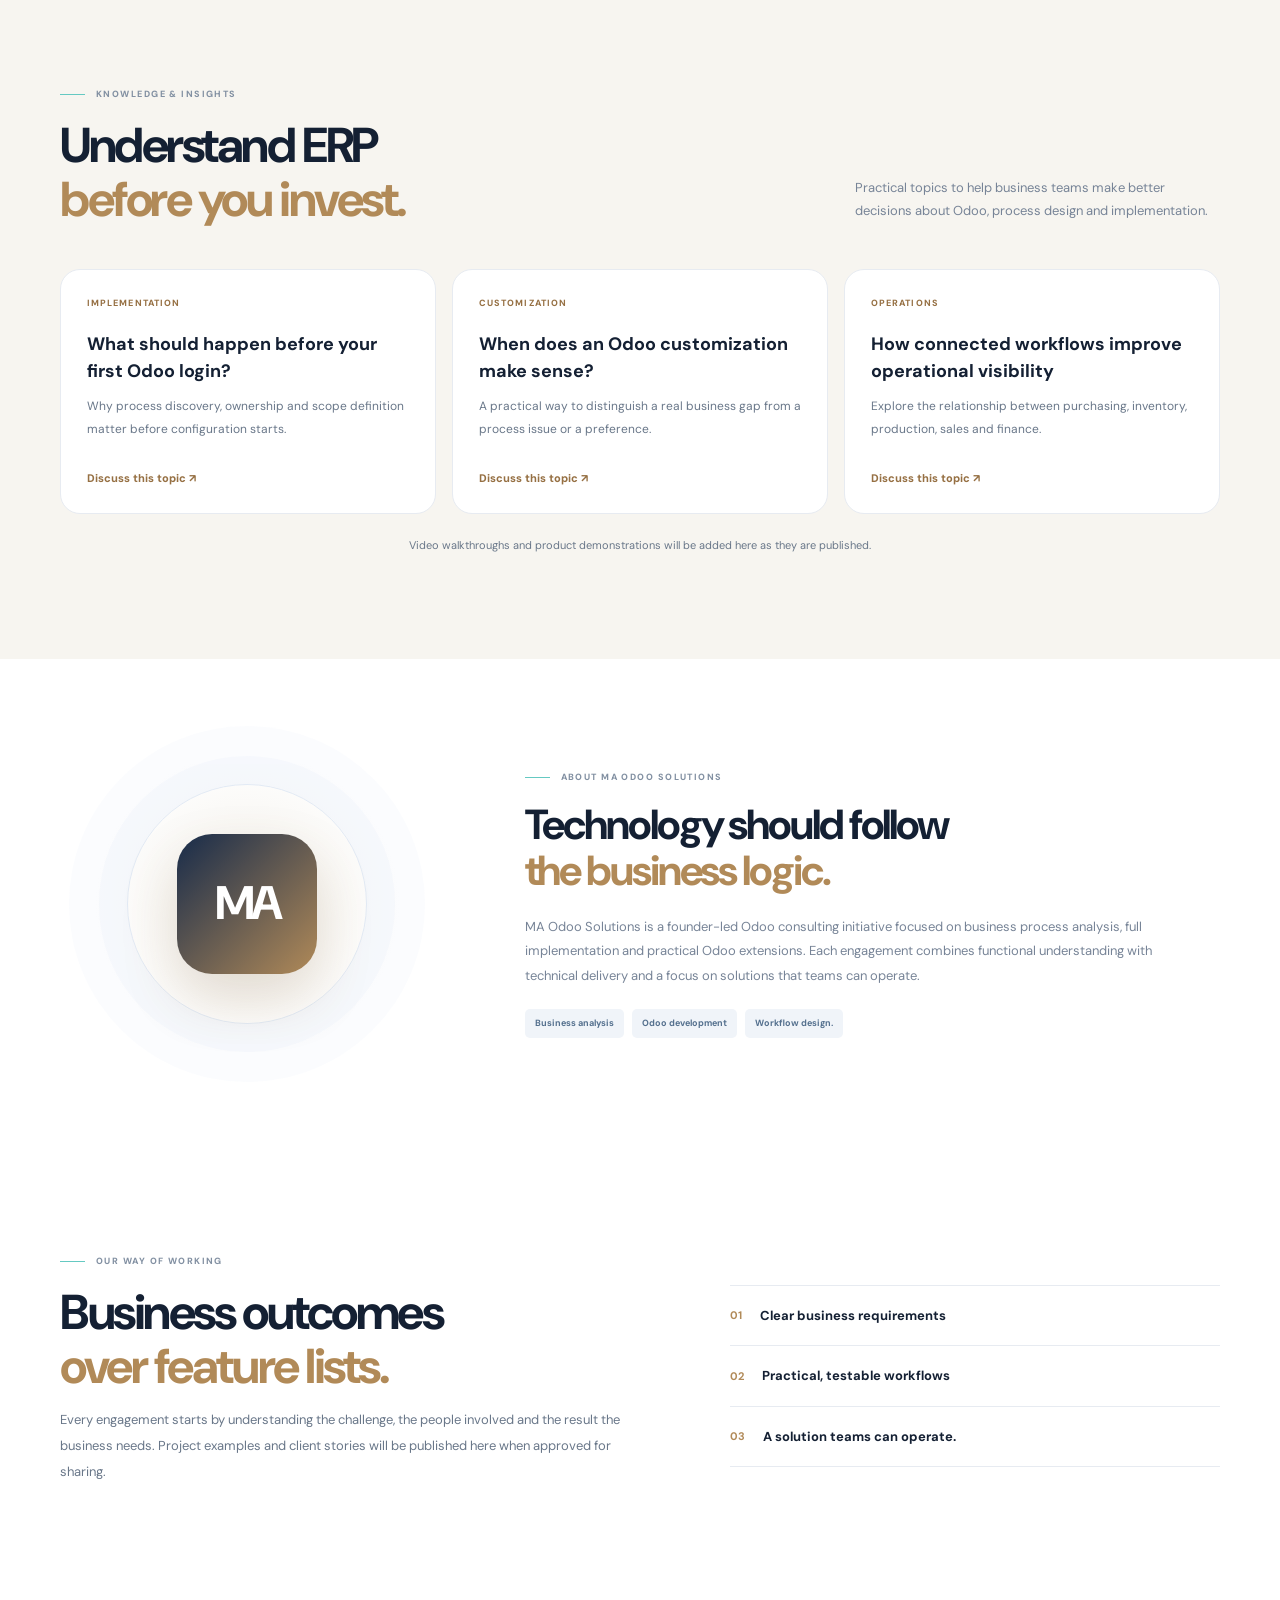
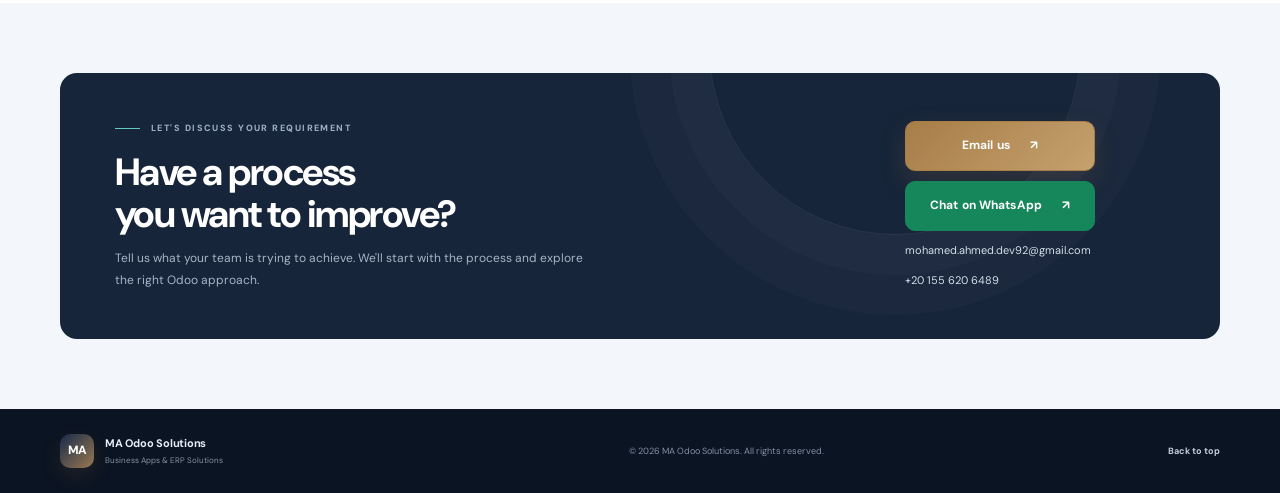
==== commit 873a804e: "Add files via upload" ====
--- a/index.html
+++ b/index.html
@@ -9,8 +9,8 @@
   <link rel="preconnect" href="https://fonts.googleapis.com">
   <link rel="preconnect" href="https://fonts.gstatic.com" crossorigin>
   <link href="https://fonts.googleapis.com/css2?family=DM+Sans:wght@400;500;600;700;800&family=Cairo:wght@400;500;600;700;800&display=swap" rel="stylesheet">
-  <link rel="stylesheet" href="assets/styles.css?v=6">
-  <link rel="stylesheet" href="assets/extra.css?v=6">
+  <link rel="stylesheet" href="assets/styles.css?v=7">
+  <link rel="stylesheet" href="assets/extra.css?v=7">
   <!-- Google Analytics 4 -->
   <script async src="https://www.googletagmanager.com/gtag/js?id=G-KVX2WXMJ0E"></script>
   <script>
@@ -64,20 +64,20 @@
         <div class="hero-visual" aria-label="Abstract ERP application dashboard illustration">
           <div class="visual-orbit orbit-a"></div><div class="visual-orbit orbit-b"></div>
           <div class="dashboard-window">
-            <div class="window-top"><div class="window-dots"><i></i><i></i><i></i></div><span>MA WORKSPACE</span><span class="window-status">● LIVE CONCEPT</span></div>
+            <div class="window-top"><div class="window-dots"><i></i><i></i><i></i></div><span data-i18n="dashWorkspace">MA WORKSPACE</span><span class="window-status" data-i18n="dashLive">● LIVE CONCEPT</span></div>
             <div class="dash-body">
               <aside class="dash-sidebar"><div class="dash-logo">M</div><b></b><b></b><b></b><b></b><b></b></aside>
               <div class="dash-main">
-                <div class="dash-heading"><div><small>WORKSPACE / OVERVIEW</small><h3>Operations overview</h3></div><div class="avatar">MA</div></div>
-                <div class="metric-row"><div class="metric"><small>OPEN REQUESTS</small><strong>24</strong><span class="metric-up">↗ 12% this month</span></div><div class="metric"><small>IN REVIEW</small><strong>08</strong><span class="metric-neutral">Across workflows</span></div></div>
-                <div class="chart-card"><div class="chart-head"><b>Workflow activity</b><small>LAST 7 DAYS</small></div><div class="chart-bars"><i style="height:35%"></i><i style="height:54%"></i><i style="height:44%"></i><i style="height:75%"></i><i style="height:61%"></i><i style="height:88%"></i><i style="height:70%"></i><i style="height:96%"></i></div></div>
-                <div class="task-row"><span class="task-icon">✓</span><span><b>Custody request</b><small>Approval workflow</small></span><em>Approved</em></div>
-                <div class="task-row"><span class="task-icon task-bronze">↗</span><span><b>Loan installment</b><small>Payroll follow-up</small></span><em class="pending">In progress</em></div>
+                <div class="dash-heading"><div><small data-i18n="dashOverviewLabel">WORKSPACE / OVERVIEW</small><h3 data-i18n="dashOverview">Operations overview</h3></div><div class="avatar">MA</div></div>
+                <div class="metric-row"><div class="metric"><small data-i18n="dashOpenRequests">OPEN REQUESTS</small><strong>24</strong><span class="metric-up" data-i18n="dashMonth">↗ 12% this month</span></div><div class="metric"><small data-i18n="dashInReview">IN REVIEW</small><strong>08</strong><span class="metric-neutral" data-i18n="dashAcross">Across workflows</span></div></div>
+                <div class="chart-card"><div class="chart-head"><b data-i18n="dashActivity">Workflow activity</b><small data-i18n="dashLastDays">LAST 7 DAYS</small></div><div class="chart-bars"><i style="height:35%"></i><i style="height:54%"></i><i style="height:44%"></i><i style="height:75%"></i><i style="height:61%"></i><i style="height:88%"></i><i style="height:70%"></i><i style="height:96%"></i></div></div>
+                <div class="task-row"><span class="task-icon">✓</span><span><b data-i18n="dashCustody">Custody request</b><small data-i18n="dashApproval">Approval workflow</small></span><em data-i18n="dashApproved">Approved</em></div>
+                <div class="task-row"><span class="task-icon task-bronze">↗</span><span><b data-i18n="dashInstallment">Loan installment</b><small data-i18n="dashPayroll">Payroll follow-up</small></span><em class="pending" data-i18n="dashProgress">In progress</em></div>
               </div>
             </div>
           </div>
-          <div class="floating-chip chip-left"><span class="chip-icon">⌘</span><span><b>Connected workflows</b><small>One operational view</small></span></div>
-          <div class="floating-chip chip-right"><span class="chip-check">✓</span><span><b>Built around business</b><small>Not just more features</small></span></div>
+          <div class="floating-chip chip-left"><span class="chip-icon">⌘</span><span><b data-i18n="dashConnected">Connected workflows</b><small data-i18n="dashOneView">One operational view</small></span></div>
+          <div class="floating-chip chip-right"><span class="chip-check">✓</span><span><b data-i18n="dashBuilt">Built around business</b><small data-i18n="dashNotFeatures">Not just more features</small></span></div>
         </div>
       </div>
       <div class="container hero-bottom"><span data-i18n="heroBottom">PRACTICAL MODULES. CLEARER PROCESSES. BETTER CONTROL.</span><div class="hero-bottom-line"></div><span>MA / 2026</span></div>
@@ -153,7 +153,7 @@
     <section class="about-section section" id="about">
       <div class="container about-grid">
         <div class="about-mark"><span>MA</span><div class="about-ring"></div></div>
-        <div class="about-copy"><div class="eyebrow dark"><span class="eyebrow-line"></span><span data-i18n="aboutEyebrow">ABOUT MA ODOO SOLUTIONS</span></div><h2 data-i18n="aboutTitle">Technology should follow<br><em>the business logic.</em></h2><p data-i18n="aboutText">MA Odoo Solutions is an independent initiative focused on designing and developing Odoo extensions that address practical business requirements. The approach combines process understanding, functional analysis and technical implementation.</p><div class="about-values"><span>Business analysis</span><span>Odoo development</span><span>Workflow design</span></div></div>
+        <div class="about-copy"><div class="eyebrow dark"><span class="eyebrow-line"></span><span data-i18n="aboutEyebrow">ABOUT MA ODOO SOLUTIONS</span></div><h2 data-i18n="aboutTitle">Technology should follow<br><em>the business logic.</em></h2><p data-i18n="aboutText">MA Odoo Solutions is an independent initiative focused on designing and developing Odoo extensions that address practical business requirements. The approach combines process understanding, functional analysis and technical implementation.</p><div class="about-values"><span data-i18n="aboutValue1">Business analysis</span><span data-i18n="aboutValue2">Odoo development</span><span data-i18n="aboutValue3">Workflow design</span></div></div>
       </div>
     </section>
 
@@ -173,7 +173,7 @@
       </div>
     </section>
   </main>
-  <footer class="site-footer"><div class="container footer-wrap"><a class="brand footer-brand" href="#top"><span class="brand-mark">MA</span><span class="brand-copy"><strong>MA Odoo Solutions</strong><small>Business Apps & ERP Solutions</small></span></a><span>© <span id="year"></span> MA Odoo Solutions. <span data-i18n="rights">All rights reserved.</span></span><a href="#top" class="back-top" data-i18n="backTop">Back to top ↑</a></div></footer>
+  <footer class="site-footer"><div class="container footer-wrap"><a class="brand footer-brand" href="#top"><span class="brand-mark">MA</span><span class="brand-copy"><strong>MA Odoo Solutions</strong><small data-i18n="brandSub">Business Apps & ERP Solutions</small></span></a><span>© <span id="year"></span> MA Odoo Solutions. <span data-i18n="rights">All rights reserved.</span></span><a href="#top" class="back-top" data-i18n="backTop">Back to top ↑</a></div></footer>
   <script src="assets/site.js"></script>
   <script src="assets/store.js"></script>
 </body>
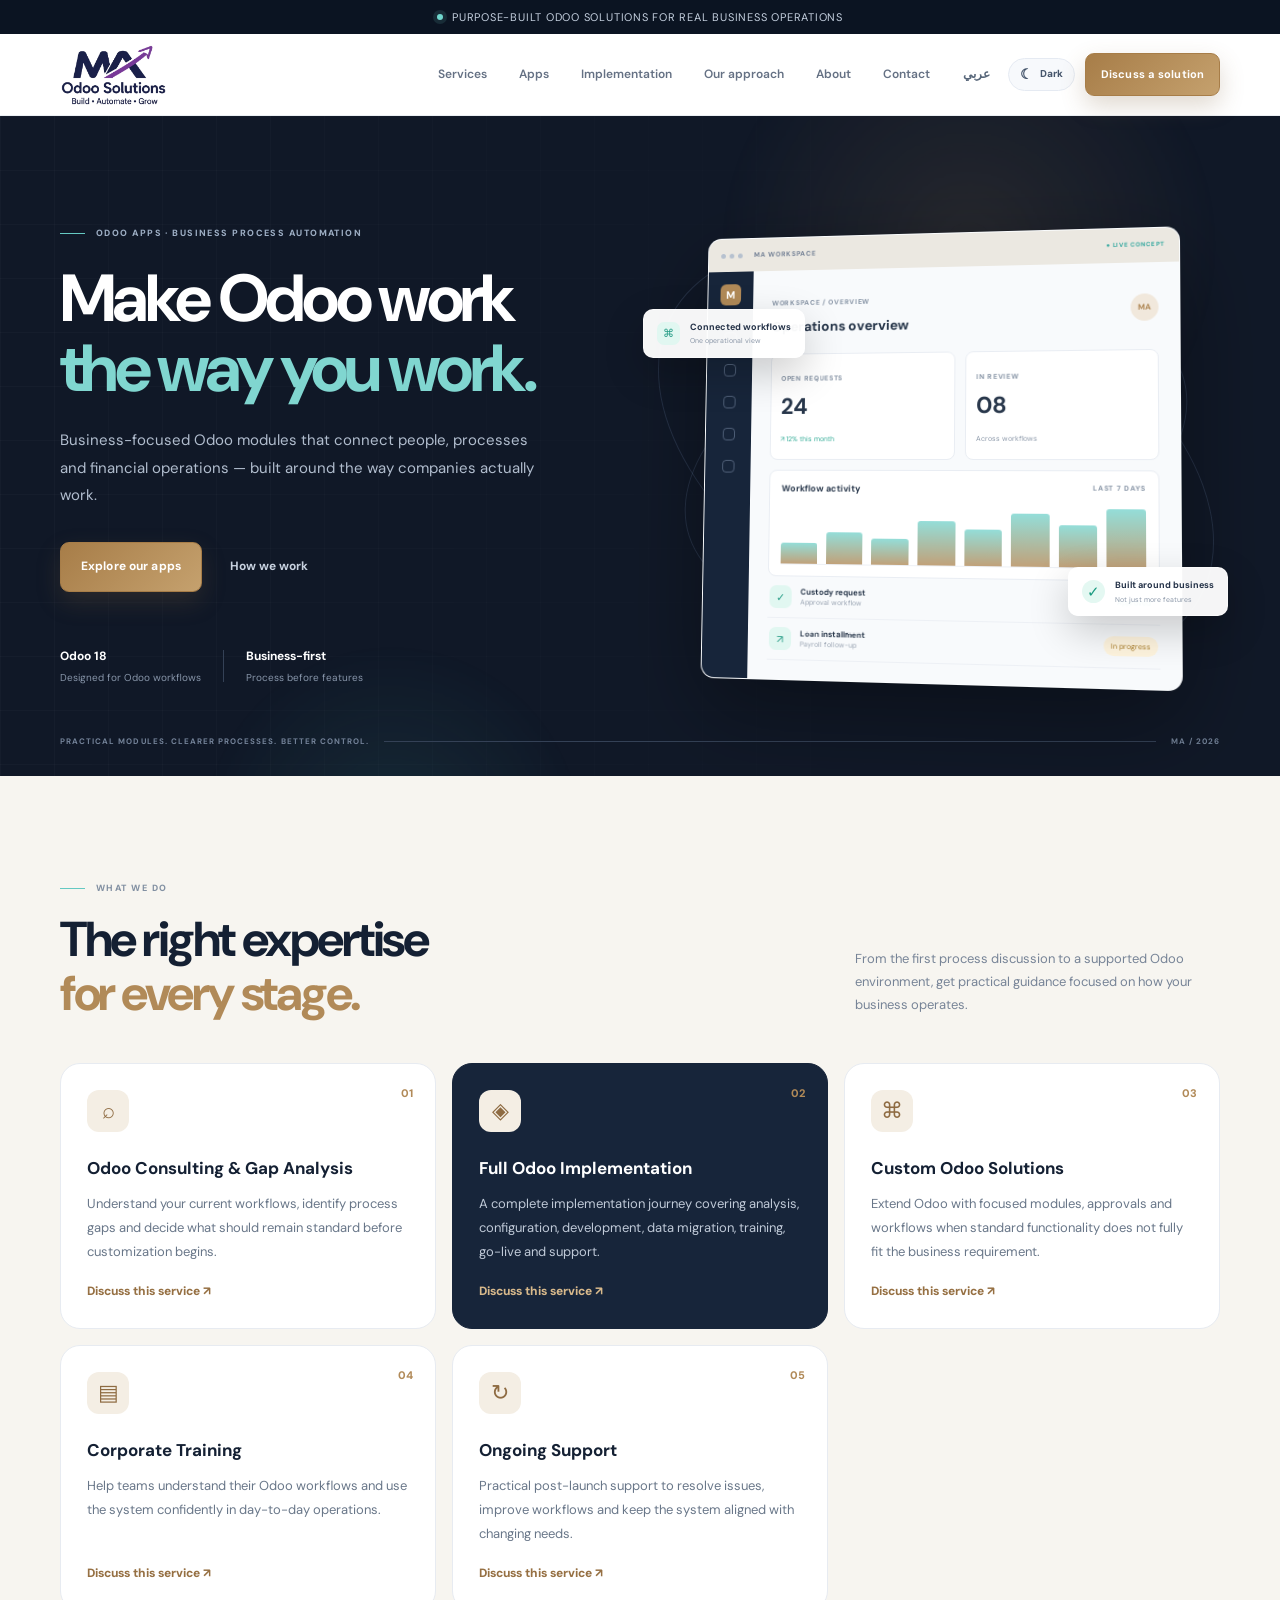
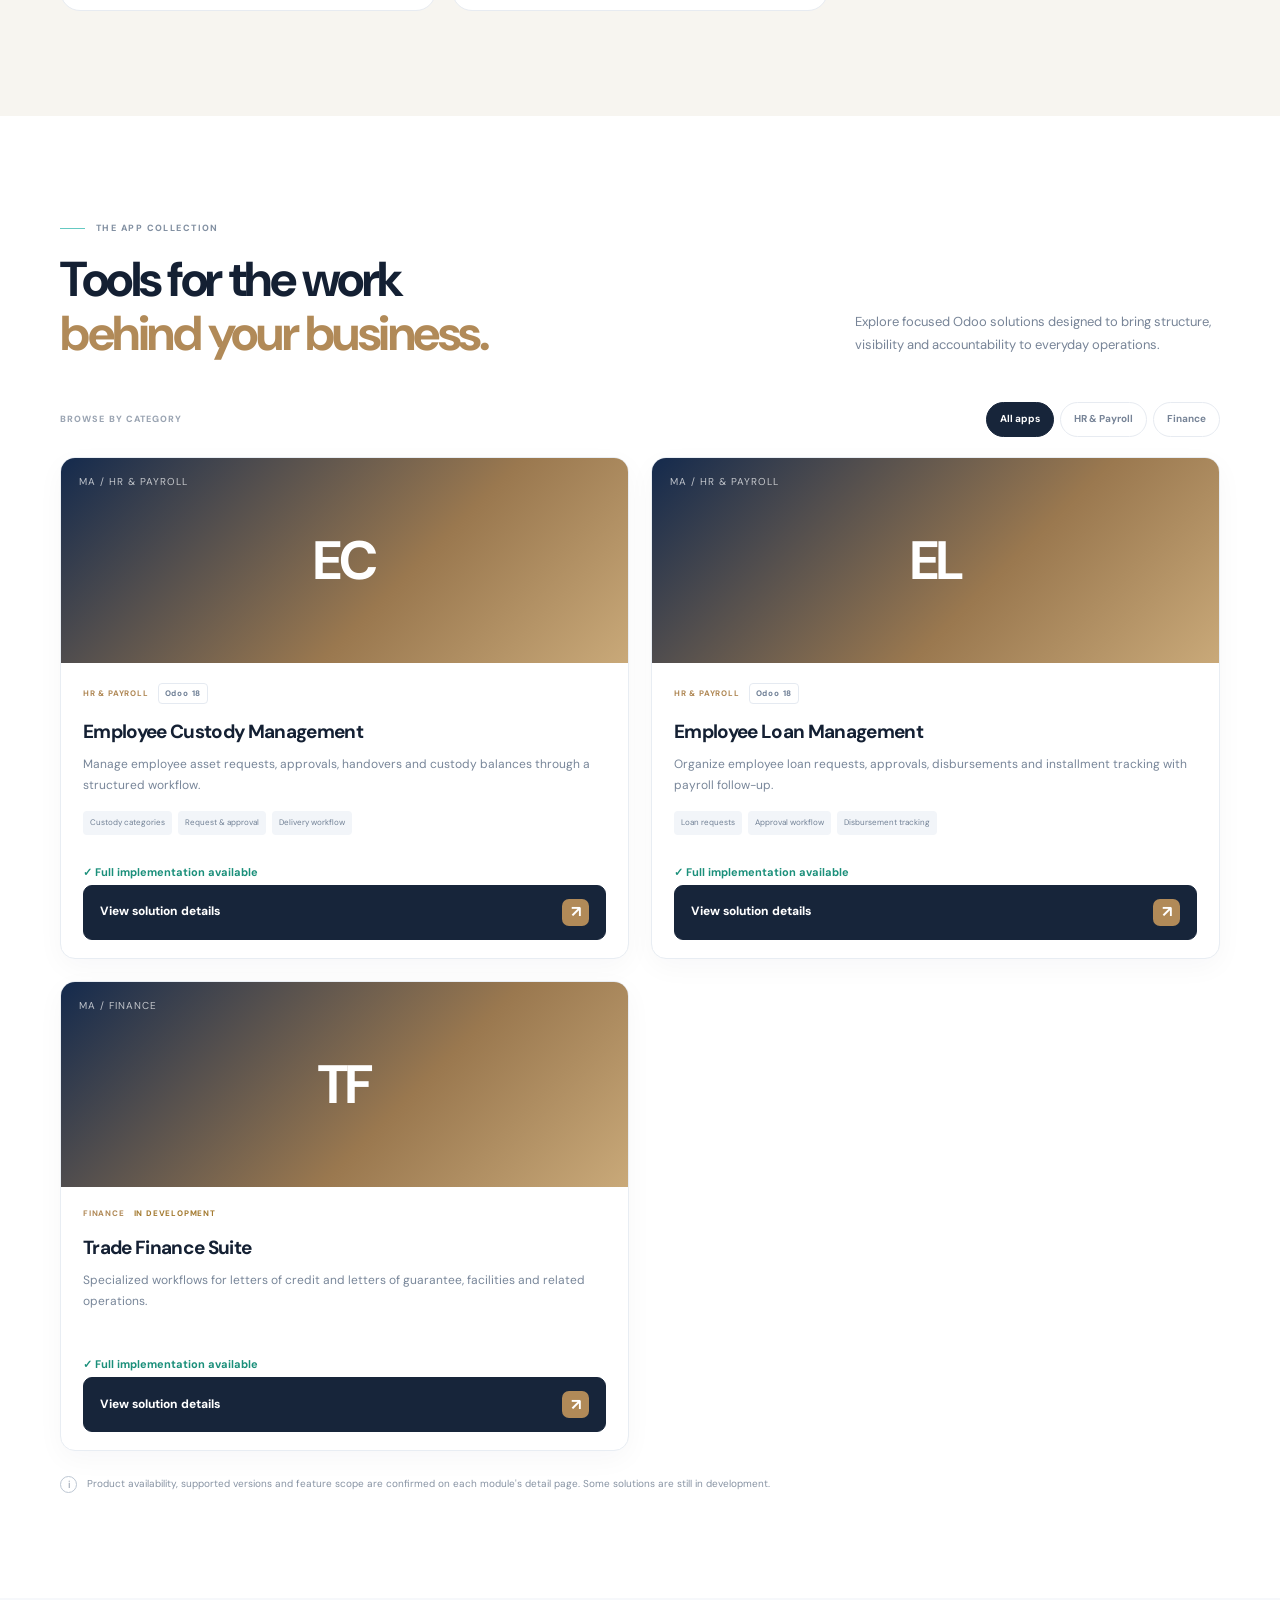
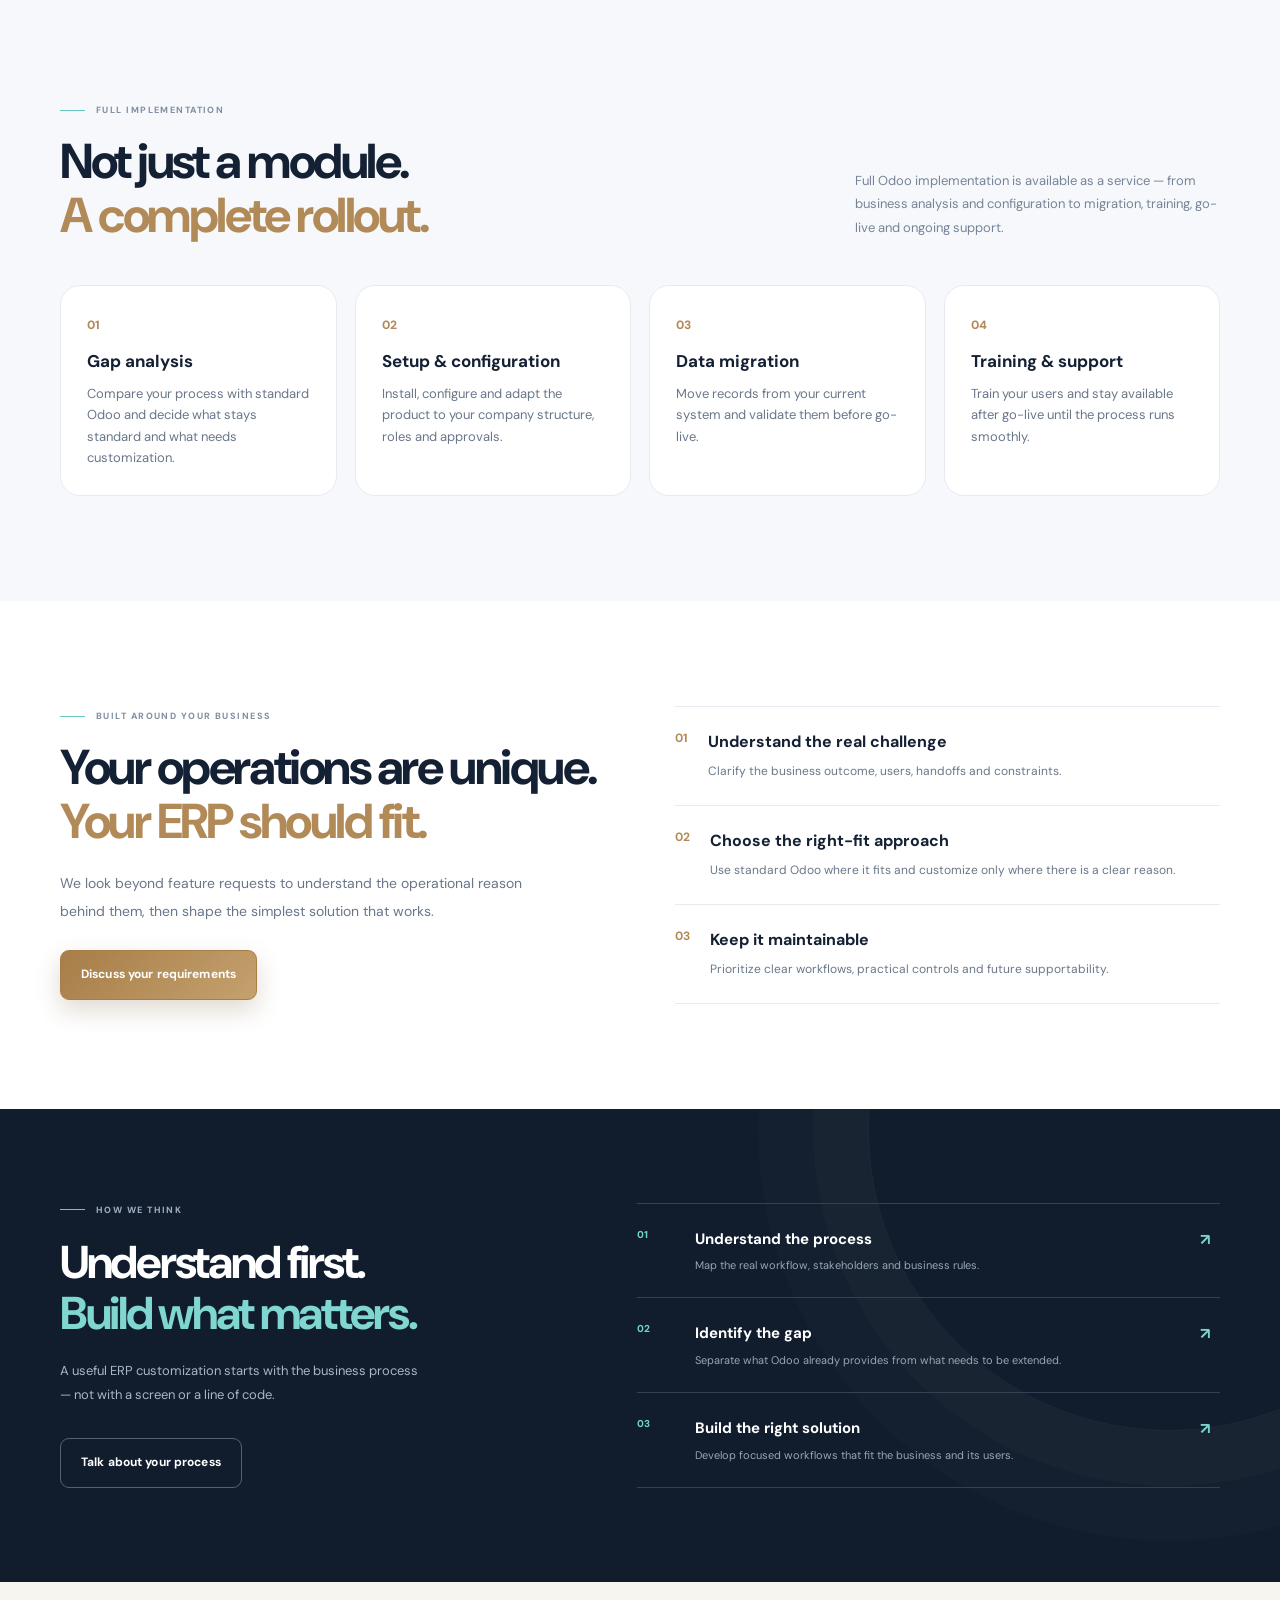
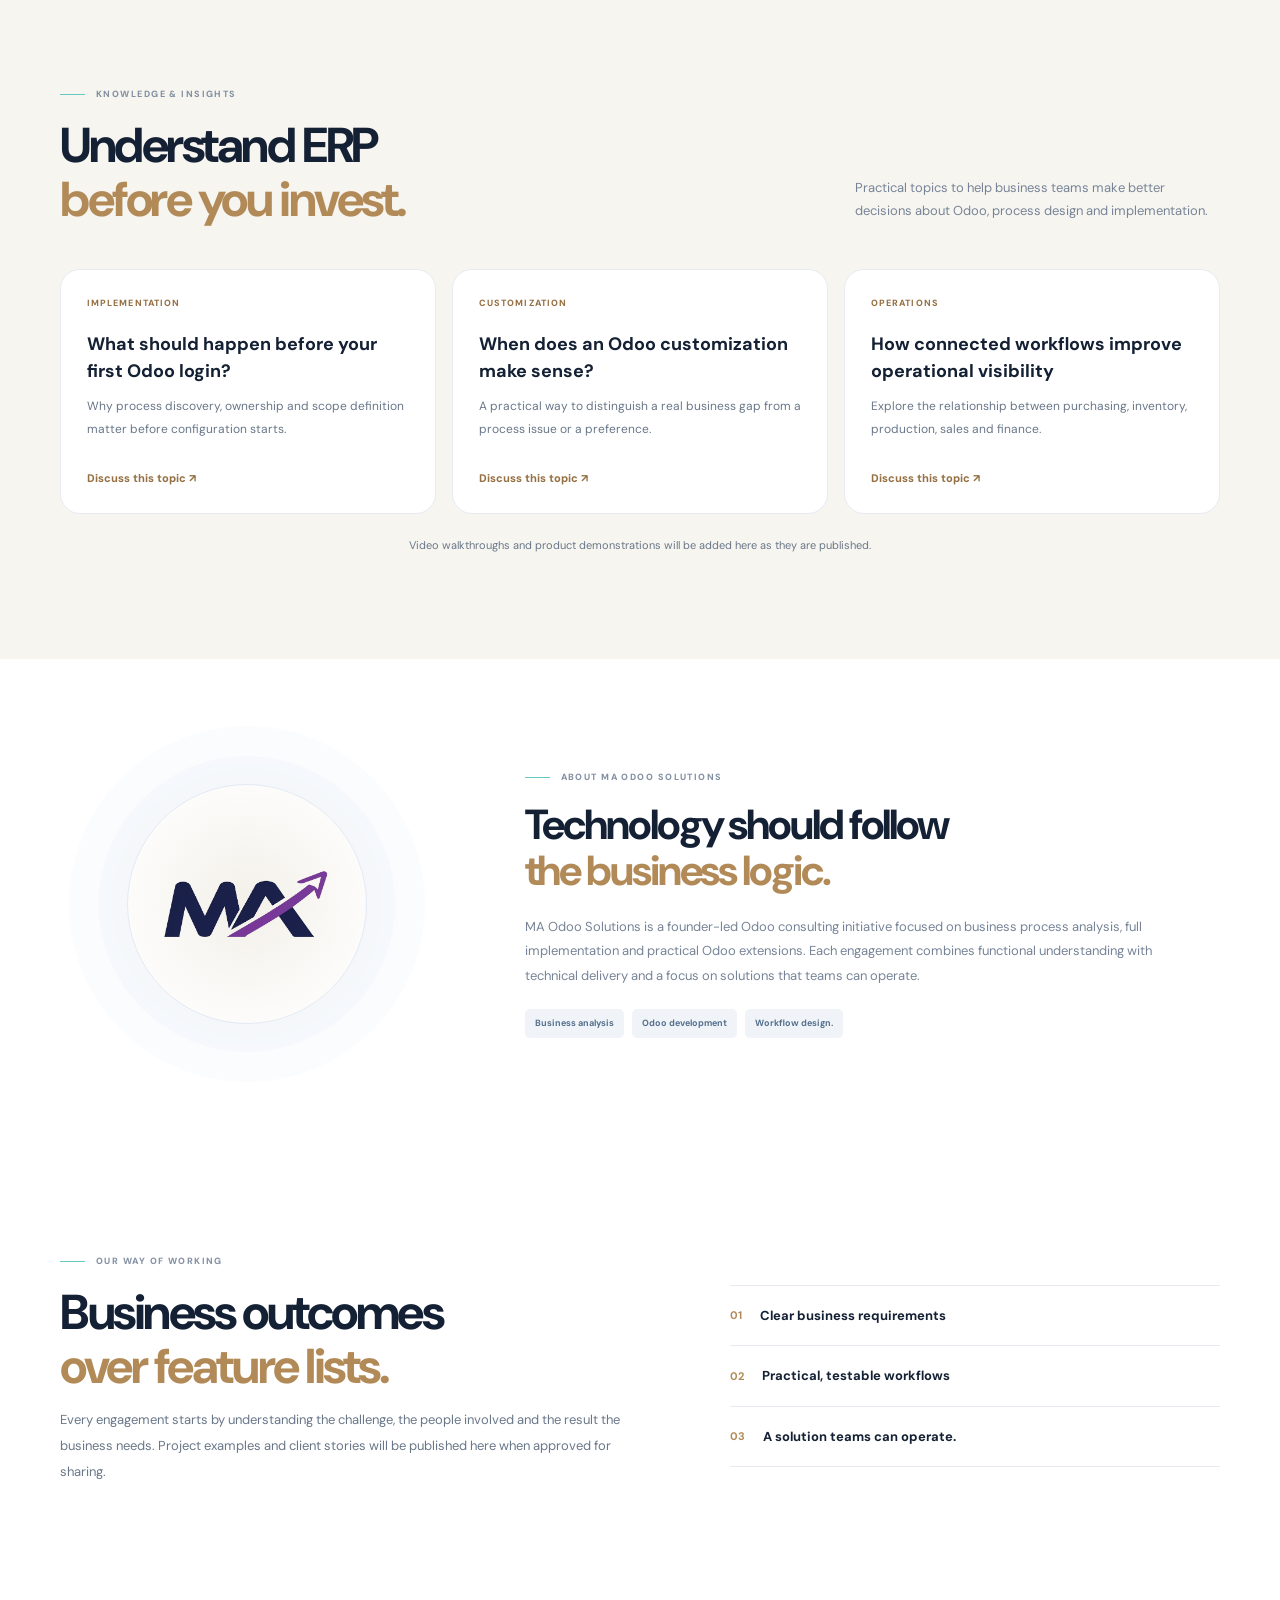
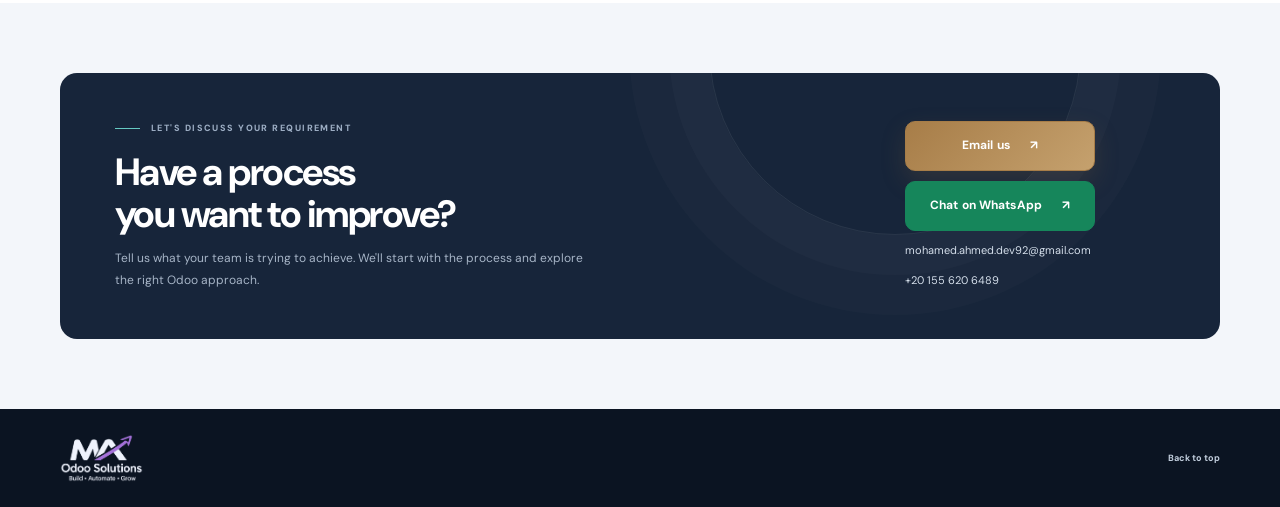
==== commit 58b12450: "Add files via upload" ====
--- a/index.html
+++ b/index.html
@@ -19,13 +19,14 @@
     gtag('js', new Date());
     gtag('config', 'G-KVX2WXMJ0E');
   </script>
+<link rel="icon" type="image/png" href="assets/favicon.png">
 </head>
 <body>
   <div class="announcement"><span class="announcement-dot"></span><span data-i18n="announcement">Purpose-built Odoo solutions for real business operations</span></div>
   <header class="site-header">
     <div class="container nav-wrap">
       <a class="brand" href="#top" aria-label="MA Odoo Solutions home">
-        <span class="brand-mark">MA</span><span class="brand-copy"><strong>MA Odoo Solutions</strong><small data-i18n="brandSub">Business Apps & ERP Solutions</small></span>
+        <img class="brand-logo logo-on-light" src="assets/logo.png" alt="MA Odoo Solutions"><img class="brand-logo logo-on-dark" src="assets/logo-light.png" alt="" aria-hidden="true">
       </a>
       <button class="mobile-menu" id="mobileMenu" aria-label="Open menu">☰</button>
       <nav class="main-nav" id="mainNav">
@@ -152,7 +153,7 @@
 
     <section class="about-section section" id="about">
       <div class="container about-grid">
-        <div class="about-mark"><span>MA</span><div class="about-ring"></div></div>
+        <div class="about-mark"><img class="about-logo logo-on-light" src="assets/mark.png" alt="MA"><img class="about-logo logo-on-dark" src="assets/mark-light.png" alt="" aria-hidden="true"><div class="about-ring"></div></div>
         <div class="about-copy"><div class="eyebrow dark"><span class="eyebrow-line"></span><span data-i18n="aboutEyebrow">ABOUT MA ODOO SOLUTIONS</span></div><h2 data-i18n="aboutTitle">Technology should follow<br><em>the business logic.</em></h2><p data-i18n="aboutText">MA Odoo Solutions is an independent initiative focused on designing and developing Odoo extensions that address practical business requirements. The approach combines process understanding, functional analysis and technical implementation.</p><div class="about-values"><span data-i18n="aboutValue1">Business analysis</span><span data-i18n="aboutValue2">Odoo development</span><span data-i18n="aboutValue3">Workflow design</span></div></div>
       </div>
     </section>
@@ -173,7 +174,7 @@
       </div>
     </section>
   </main>
-  <footer class="site-footer"><div class="container footer-wrap"><a class="brand footer-brand" href="#top"><span class="brand-mark">MA</span><span class="brand-copy"><strong>MA Odoo Solutions</strong><small data-i18n="brandSub">Business Apps & ERP Solutions</small></span></a><span>© <span id="year"></span> MA Odoo Solutions. <span data-i18n="rights">All rights reserved.</span></span><a href="#top" class="back-top" data-i18n="backTop">Back to top ↑</a></div></footer>
+  <footer class="site-footer"><div class="container footer-wrap"><a class="brand footer-brand" href="#top"><img class="brand-logo logo-foot" src="assets/logo-light.png" alt="MA Odoo Solutions"><a href="#top" class="back-top" data-i18n="backTop">Back to top ↑</a></div></footer>
   <script src="assets/site.js"></script>
   <script src="assets/store.js"></script>
 </body>
--- a/assets/extra.css
+++ b/assets/extra.css
@@ -87,3 +87,11 @@
 .arabic .service-card,.arabic .knowledge-card{text-align:right}.arabic .service-no{right:auto;left:22px}.arabic .service-card h3{max-width:100%}.arabic .knowledge-tag{letter-spacing:0}.arabic .tailored-points article,.arabic .stories-principles div{direction:rtl}
 @media(max-width:900px){.service-grid,.knowledge-grid{grid-template-columns:repeat(2,1fr)}.tailored-grid,.stories-inner{grid-template-columns:1fr;gap:38px}}
 @media(max-width:560px){.service-grid,.knowledge-grid{grid-template-columns:1fr}.service-card,.knowledge-card{min-height:unset}.tailored-grid,.stories-inner{gap:28px}.service-card{padding:23px}.knowledge-card{padding:23px}}
+
+/* Logo */
+.brand{min-width:auto}.brand-logo{height:62px;width:auto;display:block}.logo-on-dark{display:none}
+:root[data-theme="dark"] .logo-on-light{display:none}:root[data-theme="dark"] .logo-on-dark{display:block}
+.footer-brand .brand-logo{height:48px}
+.about-mark .about-logo{width:min(220px,70%);height:auto;position:relative;z-index:1}
+.about-mark .logo-on-dark{display:none}:root[data-theme="dark"] .about-mark .logo-on-dark{display:block}
+@media(max-width:680px){.brand-logo{height:50px}}
